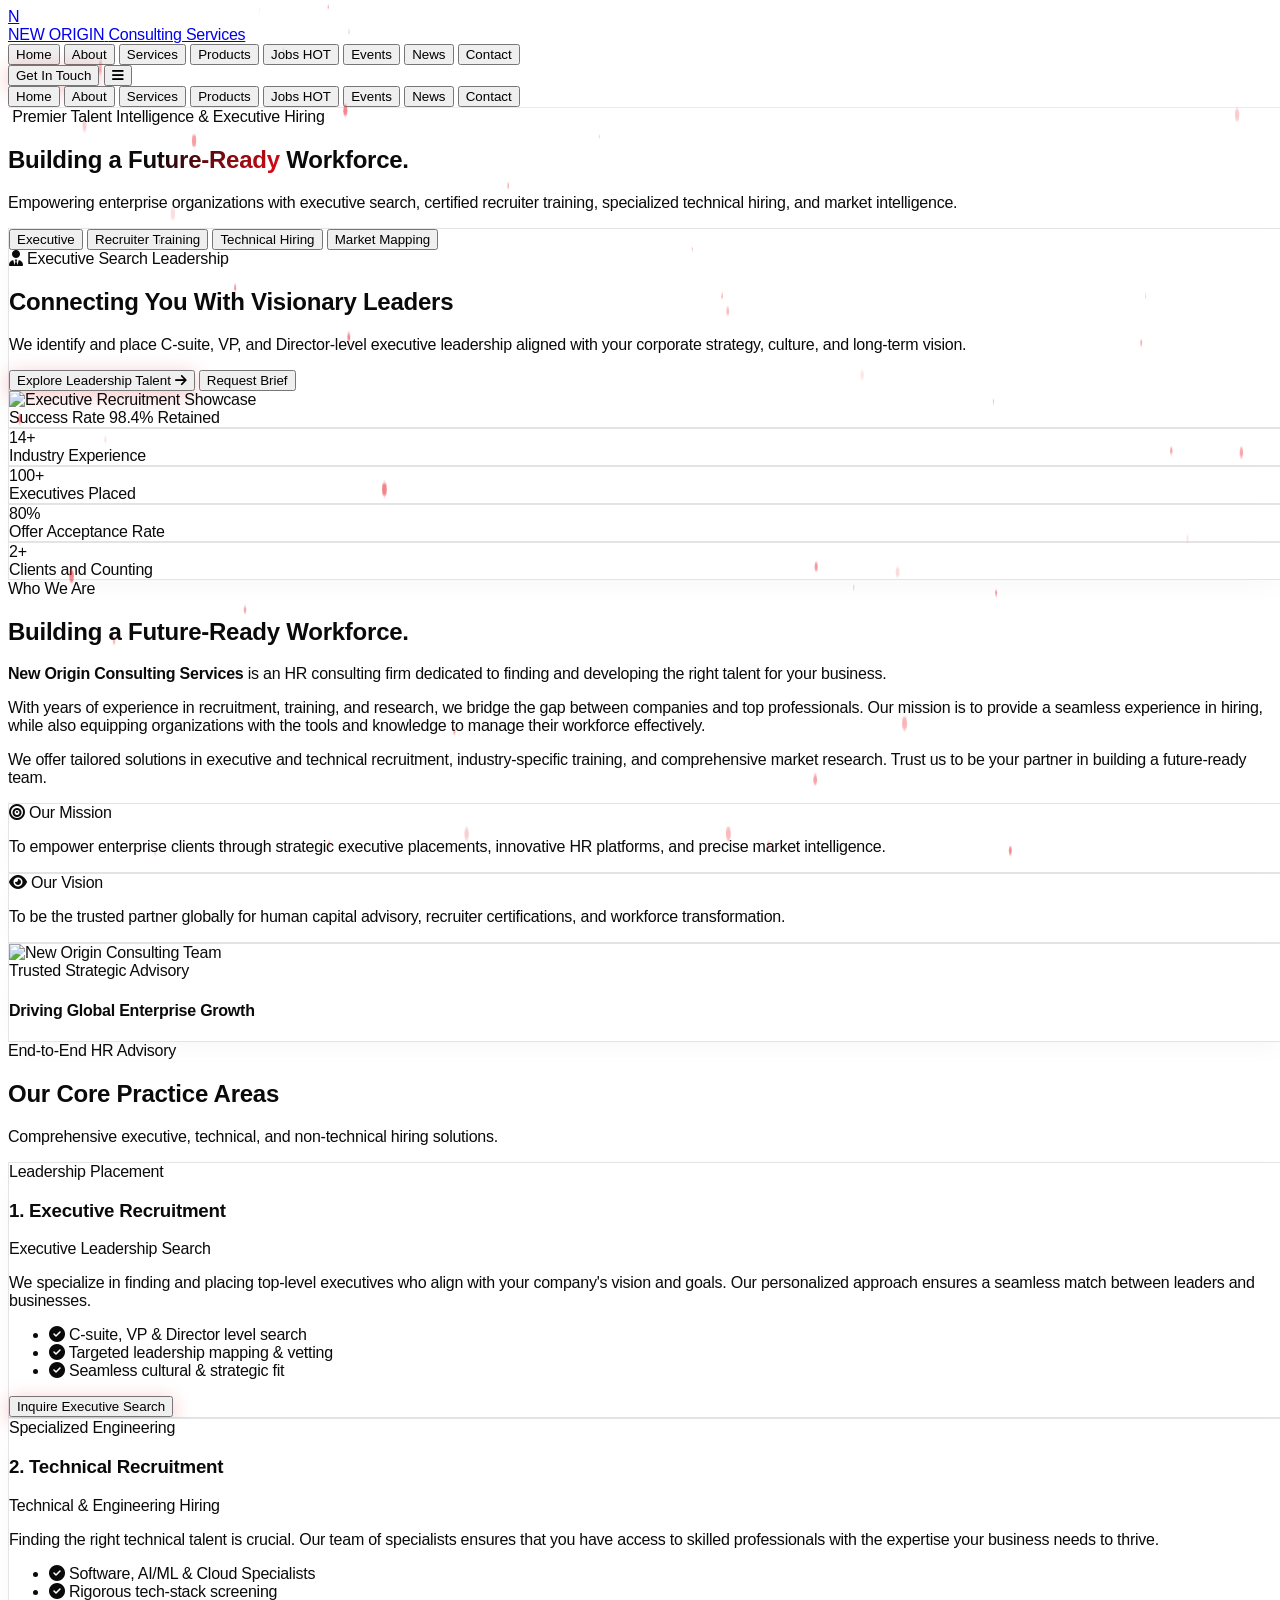
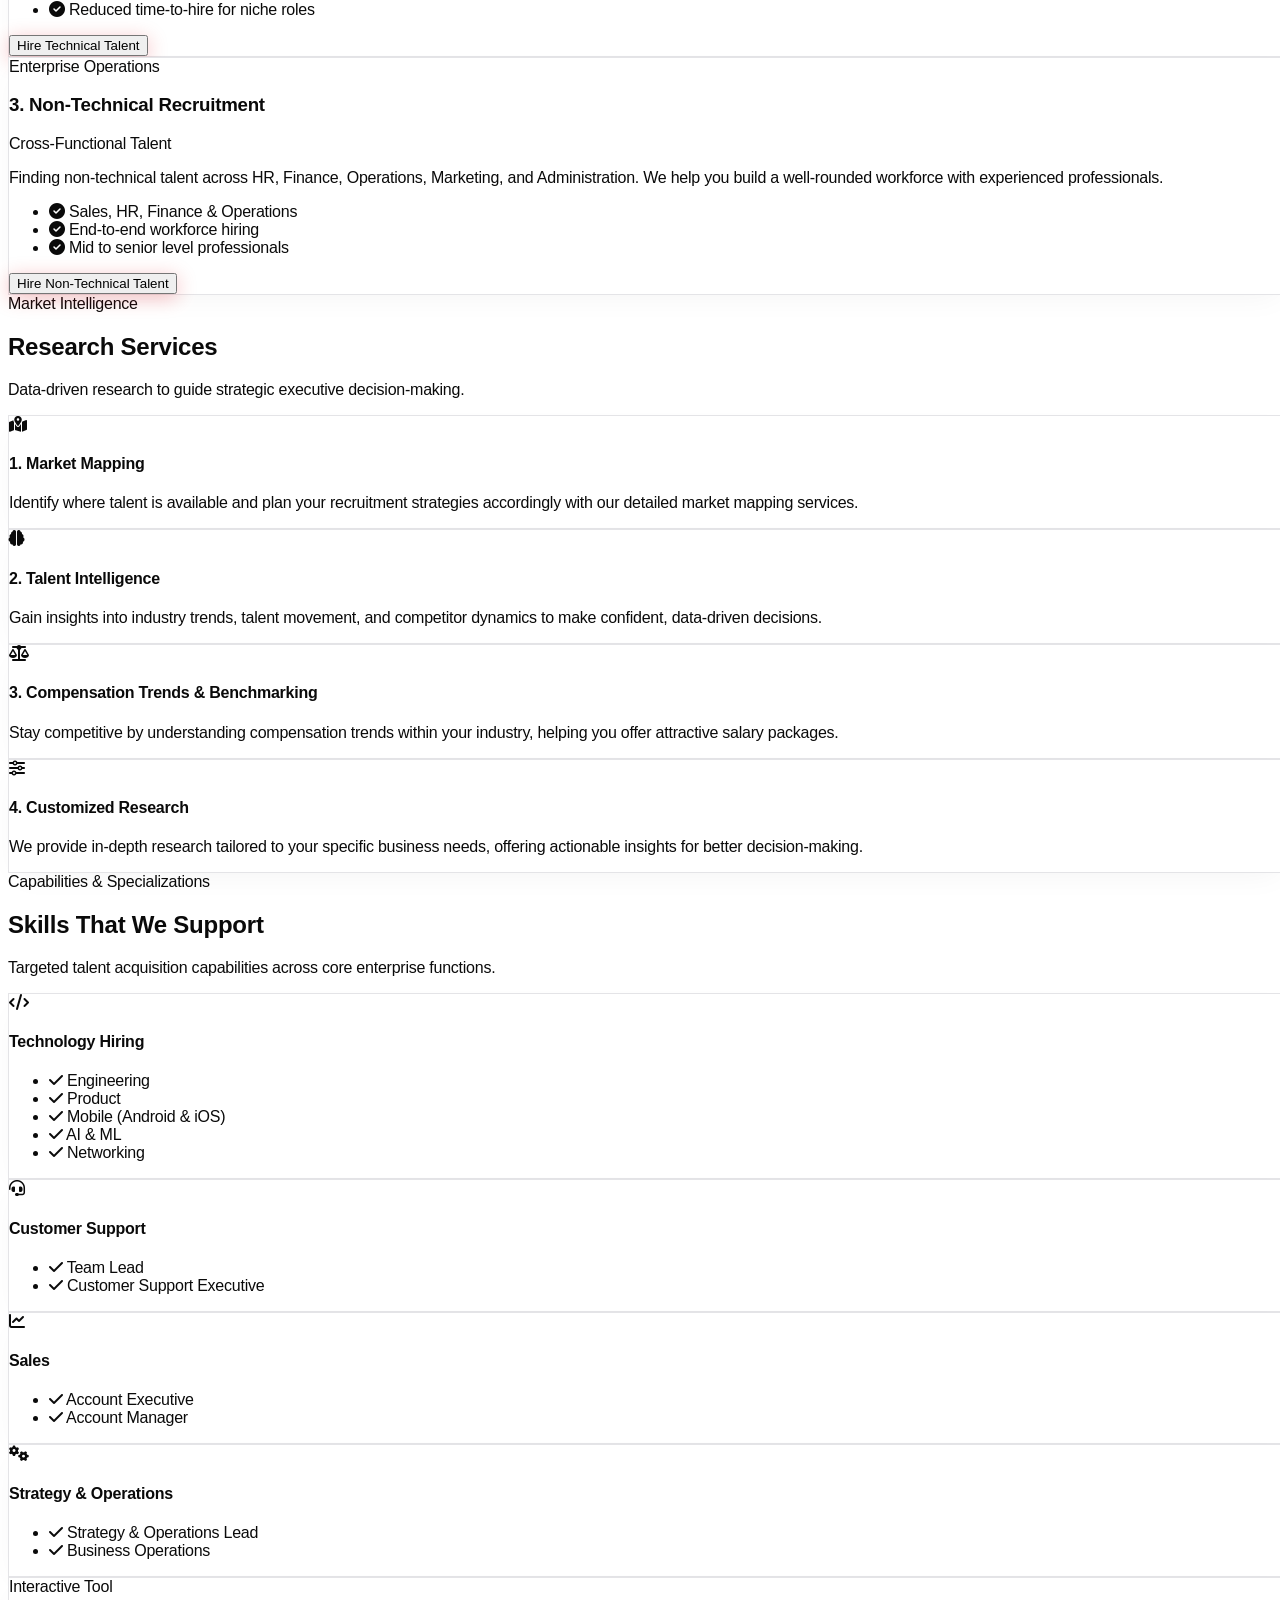
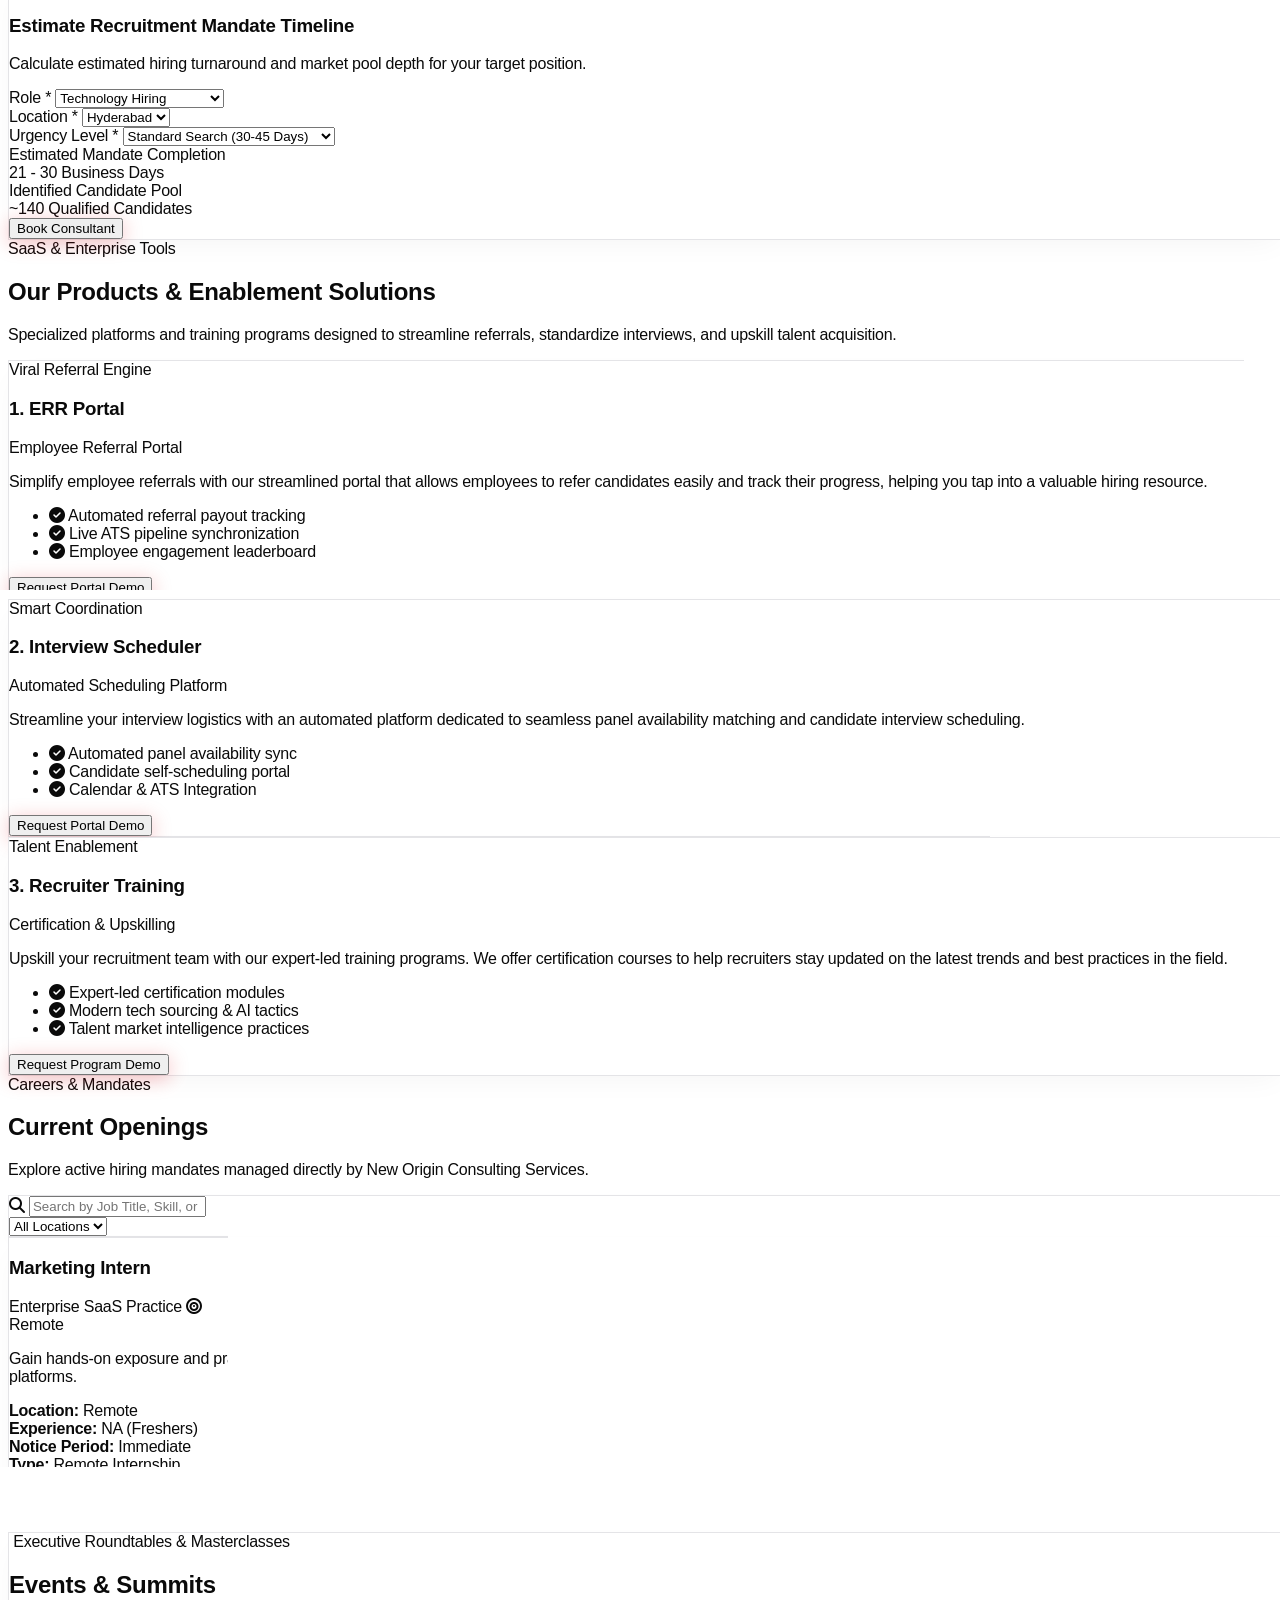
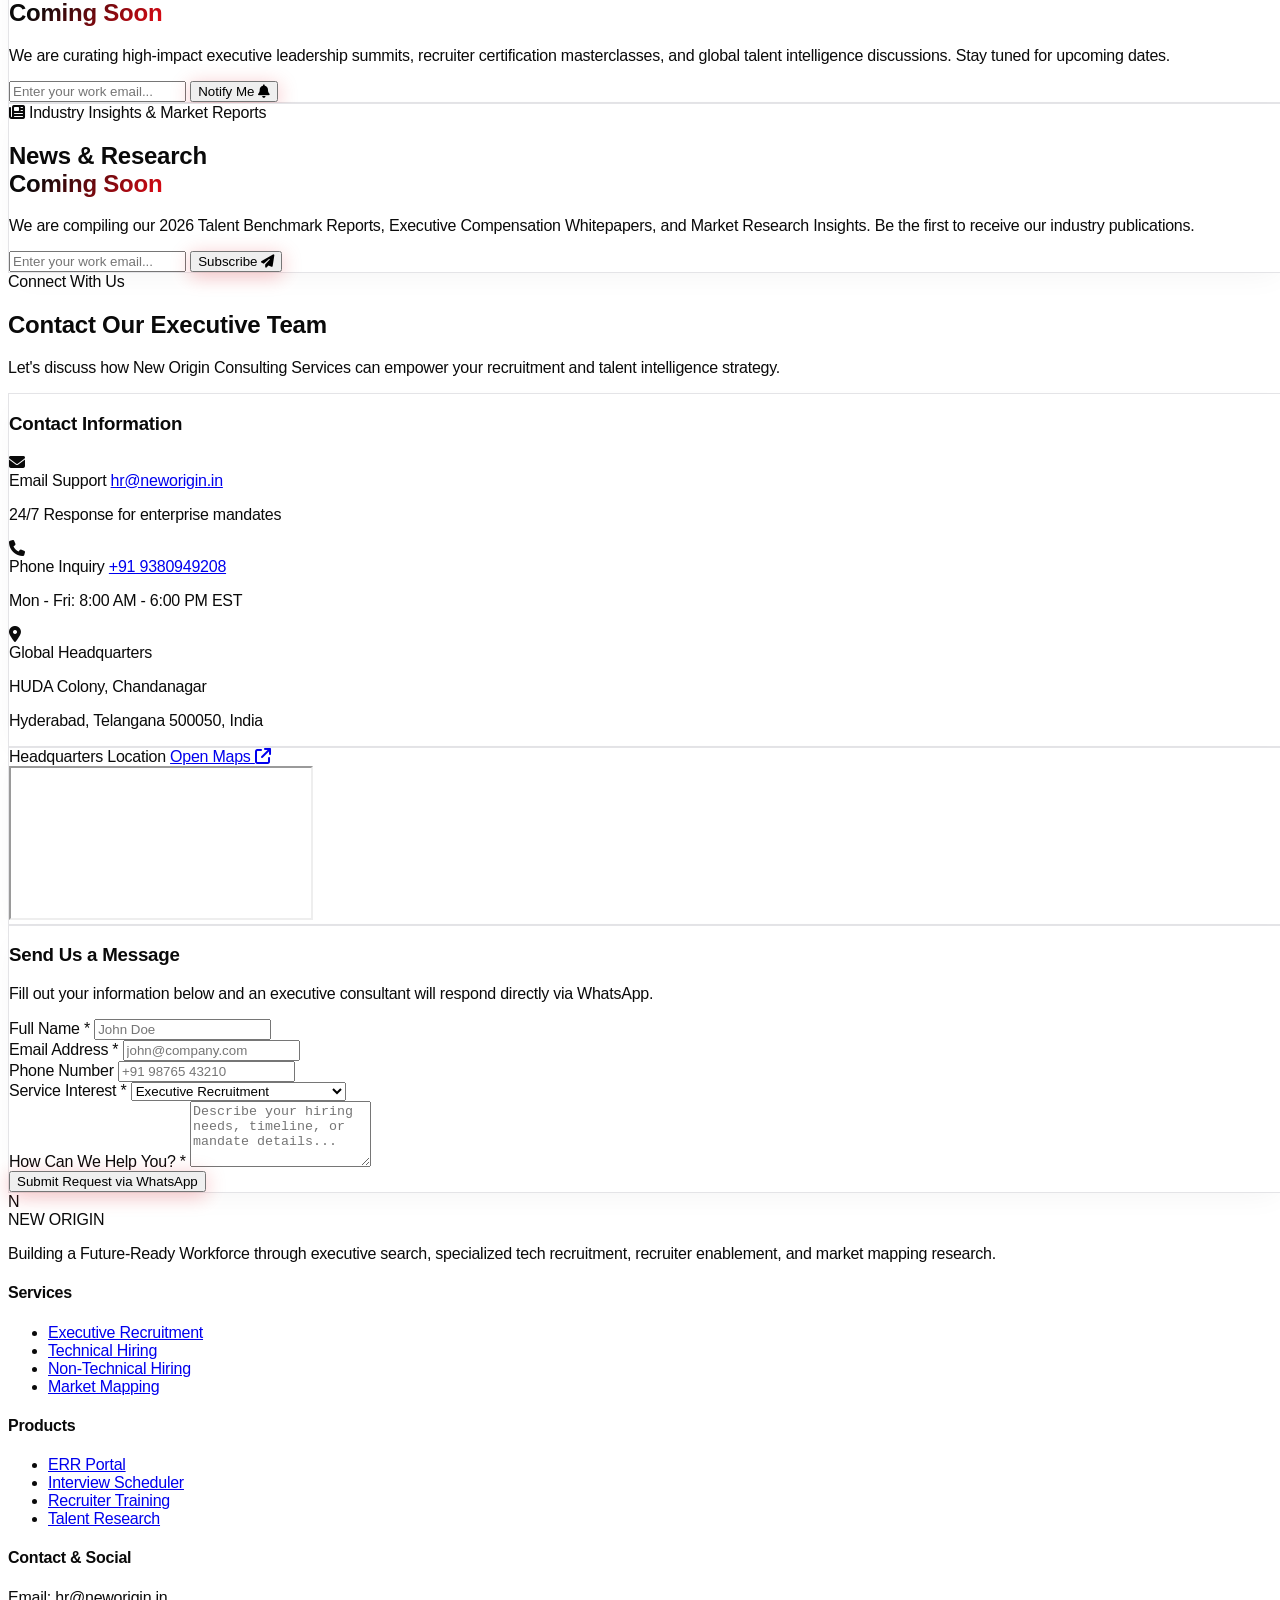
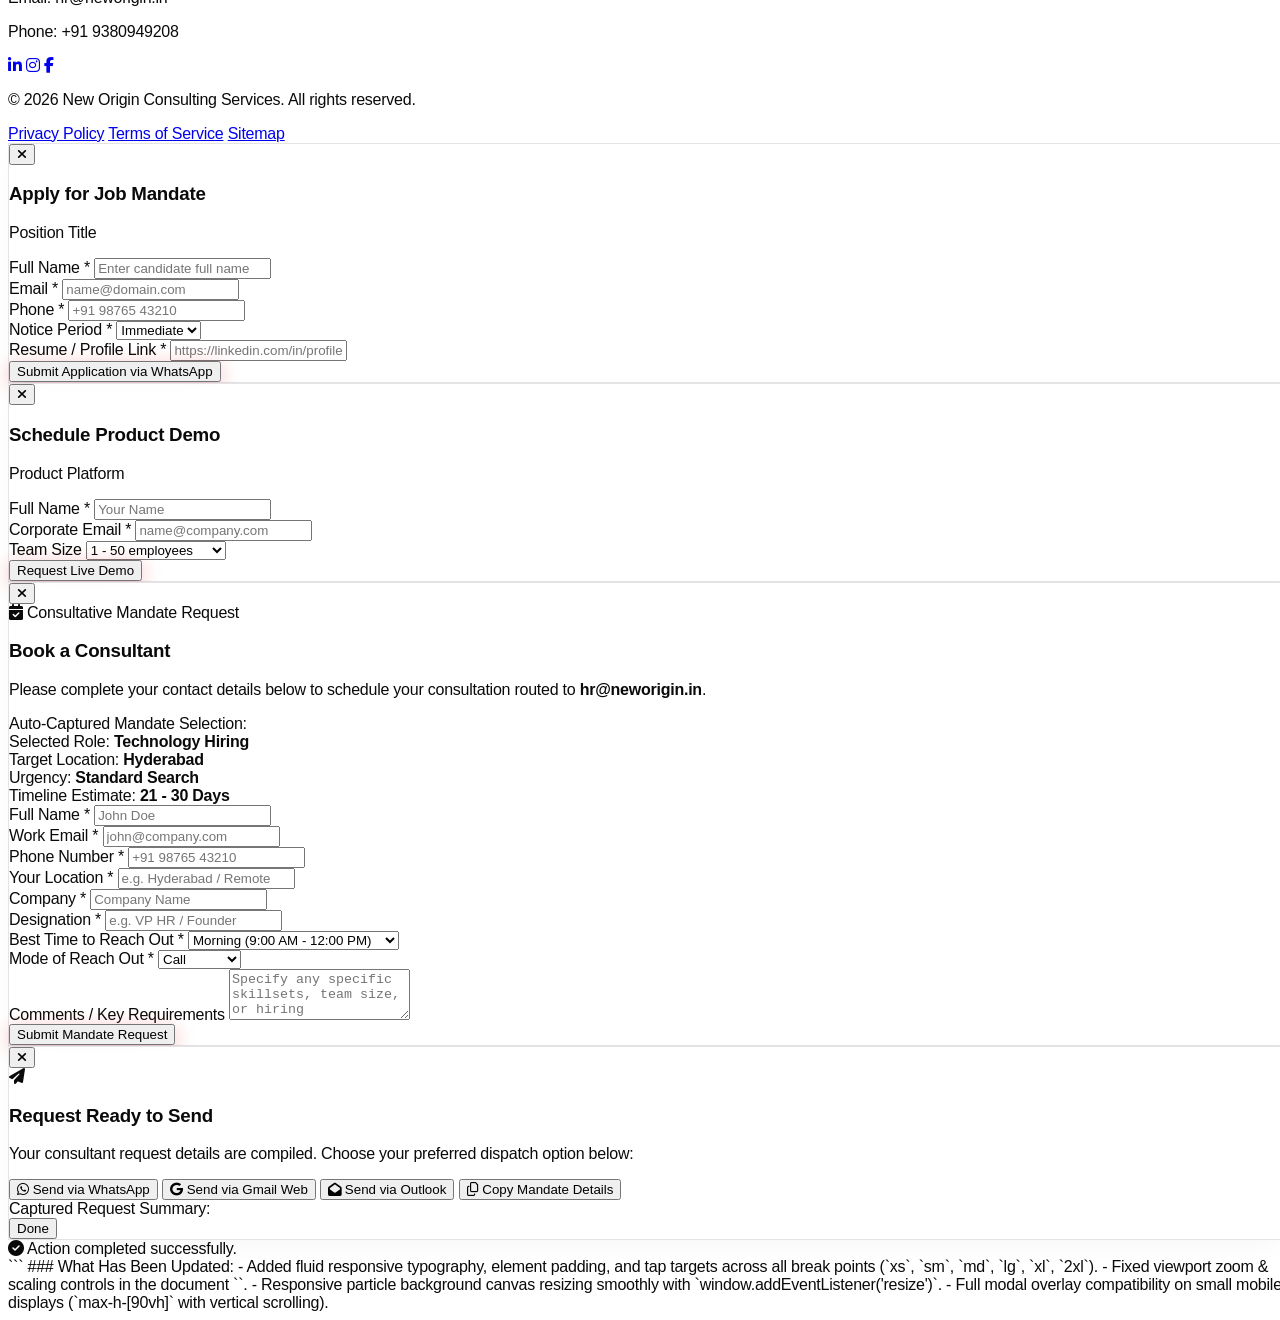
==== index.html @ a69f2576 "Update index.html" ====
<!DOCTYPE html>
<html lang="en" class="scroll-smooth">
<head>
    <meta charset="UTF-8">
    <meta name="viewport" content="width=device-width, initial-scale=1.0, maximum-scale=5.0">
    
    <!-- SEO Meta Tags -->
    <title>New Origin Consulting Services | Executive & Technical Recruitment, HR Intelligence</title>
    <meta name="description" content="New Origin Consulting Services is a premier HR consulting firm specializing in Executive Recruitment, Recruiter Certification, Technical Hiring, Market Mapping, and Talent Intelligence.">
    <meta name="keywords" content="HR Consulting, Executive Recruitment, Technical Recruitment, Recruiter Training, Market Mapping, Talent Intelligence, Diversity Portal, ERR Portal">
    <meta name="robots" content="index, follow">
    <link rel="canonical" href="https://www.neworiginconsulting.com/">

    <!-- Brand SVG Favicon -->
    <link rel="icon" type="image/svg+xml" href="data:image/svg+xml,<svg xmlns='http://www.w3.org/2000/svg' viewBox='0 0 100 100'><rect width='100' height='100' rx='22' fill='%23E50914'/><text x='50' y='72' font-size='65' font-family='-apple-system, BlinkMacSystemFont, sans-serif' font-weight='900' fill='white' text-anchor='middle'>N</text></svg>">

    <!-- Open Graph / Social Media Meta -->
    <meta property="og:type" content="website">
    <meta property="og:title" content="New Origin Consulting Services | Building a Future-Ready Workforce">
    <meta property="og:description" content="Connecting companies with top-tier executive talent, market research insights, and innovative workforce tools.">
    <meta property="og:image" content="https://images.unsplash.com/photo-1522071820081-009f0129c71c?auto=format&fit=crop&w=1200&q=80">

    <script src="https://cdn.tailwindcss.com"></script>
    <script>
        tailwind.config = {
            theme: {
                extend: {
                    colors: {
                        brand: {
                            red: '#E50914',
                            redHover: '#B90910',
                            brightRed: '#FF1E27',
                            darkRed: '#500000',
                            black: '#0A0A0A',
                            surface: '#F8F9FA',
                            card: '#FFFFFF',
                            border: '#E4E4E7',
                            lightGray: '#F4F4F5'
                        }
                    },
                    fontFamily: {
                        sans: ['-apple-system', 'BlinkMacSystemFont', '"SF Pro Display"', '"SF Pro Text"', '"Helvetica Neue"', 'Helvetica', 'Arial', 'sans-serif'],
                    },
                    screens: {
                        'xs': '375px',
                        'sm': '640px',
                        'md': '768px',
                        'lg': '1024px',
                        'xl': '1280px',
                        '2xl': '1536px',
                    },
                    animation: {
                        'pulse-slow': 'pulse 4s cubic-bezier(0.4, 0, 0.6, 1) infinite',
                        'glow': 'glow 2s ease-in-out infinite alternate',
                    },
                    keyframes: {
                        glow: {
                            '0%': { boxShadow: '0 0 15px rgba(229, 9, 20, 0.15)' },
                            '100%': { boxShadow: '0 0 30px rgba(229, 9, 20, 0.35)' }
                        }
                    }
                }
            }
        }
    </script>

    <!-- FontAwesome Icons -->
    <link rel="stylesheet" href="https://cdnjs.cloudflare.com/ajax/libs/font-awesome/6.4.0/css/all.min.css">

    <!-- Structured Data JSON-LD for SEO -->
    <script type="application/ld+json">
    {
      "@context": "https://schema.org",
      "@type": "ConsultingService",
      "name": "New Origin Consulting Services",
      "description": "Building a Future-Ready Workforce with tailored solutions in executive hiring, recruiter training, and market intelligence.",
      "url": "https://www.neworiginconsulting.com",
      "telephone": "+91 9380949208",
      "email": "hr@neworigin.in",
      "address": {
        "@type": "PostalAddress",
        "streetAddress": "HUDA Colony, Chandanagar",
        "addressLocality": "Hyderabad",
        "addressRegion": "Telangana",
        "postalCode": "500050",
        "addressCountry": "IN"
      }
    }
    </script>

    <style>
        /* Apple-esque San Francisco Font & Clean White Aesthetic */
        body {
            font-family: -apple-system, BlinkMacSystemFont, "SF Pro Display", "SF Pro Text", "Helvetica Neue", Helvetica, Arial, sans-serif;
            letter-spacing: -0.015em;
            background-color: #FFFFFF;
            color: #0A0A0A;
            overflow-x: hidden;
            width: 100%;
        }

        .glass-nav {
            background: rgba(255, 255, 255, 0.92);
            backdrop-filter: blur(20px);
            -webkit-backdrop-filter: blur(20px);
            border-bottom: 1px solid rgba(0, 0, 0, 0.08);
        }

        .glass-card {
            background: rgba(255, 255, 255, 0.95);
            backdrop-filter: blur(16px);
            border: 1px solid #E4E4E7;
            box-shadow: 0 10px 30px -10px rgba(0, 0, 0, 0.05);
            transition: all 0.3s cubic-bezier(0.16, 1, 0.3, 1);
        }

        .glass-card:hover {
            border-color: rgba(229, 9, 20, 0.4);
            box-shadow: 0 15px 35px -10px rgba(229, 9, 20, 0.15);
        }

        .text-gradient-red {
            background: linear-gradient(135deg, #0A0A0A 20%, #E50914 100%);
            -webkit-background-clip: text;
            -webkit-text-fill-color: transparent;
        }

        .red-glow-btn {
            box-shadow: 0 4px 20px rgba(229, 9, 20, 0.25);
            transition: all 0.3s ease;
        }

        .red-glow-btn:hover {
            box-shadow: 0 6px 25px rgba(229, 9, 20, 0.45);
            transform: translateY(-2px);
        }

        .red-glow-btn:active {
            transform: translateY(0);
        }

        /* Particle Overlay Canvas */
        #heroCanvas {
            position: absolute;
            top: 0;
            left: 0;
            width: 100%;
            height: 100%;
            pointer-events: none;
            z-index: 1;
        }

        /* Responsive Custom Scrollbar */
        ::-webkit-scrollbar {
            width: 6px;
        }
        @media (min-width: 768px) {
            ::-webkit-scrollbar {
                width: 8px;
            }
        }
        ::-webkit-scrollbar-track {
            background: #FFFFFF;
        }
        ::-webkit-scrollbar-thumb {
            background: #E4E4E7;
            border-radius: 4px;
        }
        ::-webkit-scrollbar-thumb:hover {
            background: #E50914;
        }
    </style>
</head>
<body class="antialiased min-h-screen flex flex-col justify-between selection:bg-brand-red selection:text-white bg-white text-brand-black w-full overflow-x-hidden">

    <header class="sticky top-0 z-50 glass-nav transition-all duration-300 w-full">
        <nav class="max-w-7xl mx-auto px-4 sm:px-6 lg:px-8 h-20 flex items-center justify-between" aria-label="Main Navigation">
            
            <!-- Brand Logo (Fixed icon with double line layout) -->
            <a href="#home" onclick="navigateTo('home')" class="flex items-center gap-2.5 sm:gap-3 group focus:outline-none shrink-0">
                <div class="w-9 h-9 sm:w-10 sm:h-10 rounded-xl bg-brand-red p-0.5 shadow-lg shadow-brand-red/20 group-hover:scale-105 transition-transform shrink-0 flex items-center justify-center">
                    <div class="w-full h-full bg-white rounded-[10px] flex items-center justify-center font-extrabold text-brand-red text-lg sm:text-xl">
                        N
                    </div>
                </div>
                <div class="flex flex-col justify-center">
                    <span class="font-extrabold text-base sm:text-lg tracking-tight text-brand-black group-hover:text-brand-red transition-colors whitespace-nowrap leading-none mb-1">NEW ORIGIN</span>
                    <span class="text-[8px] sm:text-[9px] text-zinc-500 tracking-widest uppercase font-semibold whitespace-nowrap leading-none">Consulting Services</span>
                </div>
            </a>

            <!-- Desktop Navigation Links (Single-word concise items) -->
            <div class="hidden lg:flex items-center space-x-1 xl:space-x-2 text-sm font-medium text-zinc-600">
                <button onclick="navigateTo('home')" class="nav-link px-3 py-2 rounded-full hover:text-brand-black hover:bg-zinc-100 transition-all text-brand-black font-semibold whitespace-nowrap">Home</button>
                <button onclick="navigateTo('about')" class="nav-link px-3 py-2 rounded-full hover:text-brand-black hover:bg-zinc-100 transition-all whitespace-nowrap">About</button>
                <button onclick="navigateTo('services')" class="nav-link px-3 py-2 rounded-full hover:text-brand-black hover:bg-zinc-100 transition-all whitespace-nowrap">Services</button>
                <button onclick="navigateTo('products')" class="nav-link px-3 py-2 rounded-full hover:text-brand-black hover:bg-zinc-100 transition-all whitespace-nowrap">Products</button>
                <button onclick="navigateTo('jobs')" class="nav-link px-3 py-2 rounded-full hover:text-brand-black hover:bg-zinc-100 transition-all flex items-center gap-1.5 whitespace-nowrap">
                    Jobs <span class="text-[10px] bg-brand-red text-white px-2 py-0.5 rounded-full font-bold animate-pulse">HOT</span>
                </button>
                <button onclick="navigateTo('events')" class="nav-link px-3 py-2 rounded-full hover:text-brand-black hover:bg-zinc-100 transition-all whitespace-nowrap">Events</button>
                <button onclick="navigateTo('news')" class="nav-link px-3 py-2 rounded-full hover:text-brand-black hover:bg-zinc-100 transition-all whitespace-nowrap">News</button>
                <button onclick="navigateTo('contact')" class="nav-link px-3 py-2 rounded-full hover:text-brand-black hover:bg-zinc-100 transition-all whitespace-nowrap">Contact</button>
            </div>

            <!-- CTA Button & Mobile Drawer Toggle -->
            <div class="flex items-center gap-2 sm:gap-3 shrink-0">
                <button onclick="navigateTo('contact')" class="hidden sm:inline-flex items-center justify-center px-5 sm:px-6 py-2.5 rounded-full text-xs font-bold uppercase tracking-wider text-white bg-brand-red hover:bg-brand-redHover red-glow-btn whitespace-nowrap">
                    Get In Touch
                </button>
                
                <button id="mobileMenuBtn" onclick="toggleMobileMenu()" class="lg:hidden p-2.5 rounded-xl text-zinc-700 hover:text-black hover:bg-zinc-100 focus:outline-none min-w-[44px] min-h-[44px] flex items-center justify-center" aria-label="Toggle Menu">
                    <i class="fa-solid fa-bars text-xl" id="menuIcon"></i>
                </button>
            </div>
        </nav>

        <!-- Mobile Drawer Navigation -->
        <div id="mobileMenu" class="hidden lg:hidden bg-white/98 backdrop-blur-2xl border-b border-zinc-200 px-4 pt-2 pb-6 space-y-2 text-base font-medium shadow-2xl transition-all">
            <button onclick="navigateTo('home')" class="w-full text-left px-4 py-3 rounded-xl hover:bg-zinc-100 text-brand-black font-semibold whitespace-nowrap">Home</button>
            <button onclick="navigateTo('about')" class="w-full text-left px-4 py-3 rounded-xl hover:bg-zinc-100 text-zinc-700 whitespace-nowrap">About</button>
            <button onclick="navigateTo('services')" class="w-full text-left px-4 py-3 rounded-xl hover:bg-zinc-100 text-zinc-700 whitespace-nowrap">Services</button>
            <button onclick="navigateTo('products')" class="w-full text-left px-4 py-3 rounded-xl hover:bg-zinc-100 text-zinc-700 whitespace-nowrap">Products</button>
            <button onclick="navigateTo('jobs')" class="w-full text-left px-4 py-3 rounded-xl hover:bg-zinc-100 text-zinc-700 flex justify-between items-center whitespace-nowrap">
                <span>Jobs</span>
                <span class="text-xs bg-brand-red text-white px-2 py-0.5 rounded-full font-bold">HOT</span>
            </button>
            <button onclick="navigateTo('events')" class="w-full text-left px-4 py-3 rounded-xl hover:bg-zinc-100 text-zinc-700 whitespace-nowrap">Events</button>
            <button onclick="navigateTo('news')" class="w-full text-left px-4 py-3 rounded-xl hover:bg-zinc-100 text-zinc-700 whitespace-nowrap">News</button>
            <button onclick="navigateTo('contact')" class="w-full text-left px-4 py-3 rounded-xl hover:bg-zinc-100 text-zinc-700 whitespace-nowrap">Contact</button>
        </div>
    </header>

    <!-- Main Content Shell -->
    <main id="mainContent" class="flex-grow relative w-full overflow-hidden">

        <section id="home" class="page-section w-full">
            <div class="relative overflow-hidden bg-gradient-to-b from-red-50/40 via-white to-zinc-50 py-12 sm:py-16 lg:py-24 border-b border-brand-border min-h-[85vh] flex flex-col justify-center">
                <!-- Background Particle Canvas -->
                <canvas id="heroCanvas"></canvas>
                <div class="absolute inset-0 bg-[radial-gradient(circle_at_top,_var(--tw-gradient-stops))] from-brand-red/10 via-white/80 to-white pointer-events-none"></div>

                <div class="max-w-7xl mx-auto px-4 sm:px-6 lg:px-8 relative z-10 w-full">
                    <div class="text-center max-w-4xl mx-auto mb-10 sm:mb-12">
                        <span class="inline-flex items-center gap-2 py-1.5 px-3.5 sm:px-4 rounded-full bg-brand-red/10 border border-brand-red/30 text-brand-red text-[10px] sm:text-xs uppercase tracking-widest font-extrabold mb-4 sm:mb-6 animate-pulse">
                            <i class="fa-solid fa-sparkles"></i> Premier Talent Intelligence & Executive Hiring
                        </span>
                        <h1 class="text-3xl sm:text-5xl lg:text-7xl font-extrabold tracking-tight text-brand-black mb-4 sm:mb-6 leading-tight">
                            Building a <span class="text-gradient-red">Future-Ready</span> Workforce.
                        </h1>
                        <p class="text-sm sm:text-lg lg:text-xl text-zinc-600 font-normal leading-relaxed max-w-2xl mx-auto px-2">
                            Empowering enterprise organizations with executive search, certified recruiter training, specialized technical hiring, and market intelligence.
                        </p>
                    </div>

                    <!-- Dynamic Hero Showcase Tabs -->
                    <div class="glass-card rounded-2xl sm:rounded-3xl p-4 sm:p-6 lg:p-8 max-w-5xl mx-auto relative overflow-hidden bg-white/90 shadow-xl">
                        <div class="grid grid-cols-2 sm:grid-cols-4 gap-2 mb-6 bg-zinc-100 p-1.5 rounded-xl sm:rounded-2xl border border-zinc-200">
                            <button onclick="switchHeroTab('exec')" id="tab-exec" class="hero-tab-btn py-2.5 sm:py-3 px-2 sm:px-4 rounded-lg sm:rounded-xl text-[10px] sm:text-xs font-bold uppercase tracking-wider text-white bg-brand-red shadow-lg transition-all">Executive</button>
                            <button onclick="switchHeroTab('cert')" id="tab-cert" class="hero-tab-btn py-2.5 sm:py-3 px-2 sm:px-4 rounded-lg sm:rounded-xl text-[10px] sm:text-xs font-bold uppercase tracking-wider text-zinc-600 hover:text-black transition-all">Recruiter Training</button>
                            <button onclick="switchHeroTab('tech')" id="tab-tech" class="hero-tab-btn py-2.5 sm:py-3 px-2 sm:px-4 rounded-lg sm:rounded-xl text-[10px] sm:text-xs font-bold uppercase tracking-wider text-zinc-600 hover:text-black transition-all">Technical Hiring</button>
                            <button onclick="switchHeroTab('market')" id="tab-market" class="hero-tab-btn py-2.5 sm:py-3 px-2 sm:px-4 rounded-lg sm:rounded-xl text-[10px] sm:text-xs font-bold uppercase tracking-wider text-zinc-600 hover:text-black transition-all">Market Mapping</button>
                        </div>

                        <div id="heroBannerContent" class="grid grid-cols-1 md:grid-cols-12 gap-6 lg:gap-8 items-center pt-2">
                            <div class="md:col-span-7 space-y-3 sm:space-y-4">
                                <div class="inline-flex items-center gap-2 text-brand-red text-[11px] sm:text-xs font-extrabold uppercase tracking-widest">
                                    <i id="heroServiceIcon" class="fa-solid fa-user-tie text-base sm:text-lg"></i>
                                    <span id="heroServiceCategory">Executive Search Leadership</span>
                                </div>
                                <h2 id="heroServiceTitle" class="text-xl sm:text-2xl lg:text-3xl font-extrabold text-brand-black">Connecting You With Visionary Leaders</h2>
                                <p id="heroServiceDesc" class="text-zinc-600 text-xs sm:text-sm lg:text-base leading-relaxed">
                                    We identify and place C-suite, VP, and Director-level executive leadership aligned with your corporate strategy, culture, and long-term vision.
                                </p>
                                <div class="pt-2 flex flex-col sm:flex-row gap-2.5 sm:gap-3">
                                    <button onclick="navigateTo('services', 'executive-recruitment')" class="w-full sm:w-auto px-5 py-3 rounded-xl bg-brand-red text-white text-xs font-bold uppercase tracking-wider hover:bg-brand-redHover transition-colors red-glow-btn text-center">
                                        Explore Leadership Talent <i class="fa-solid fa-arrow-right ml-2"></i>
                                    </button>
                                    <button onclick="openContactModal('Executive Search')" class="w-full sm:w-auto px-5 py-3 rounded-xl bg-zinc-100 hover:bg-zinc-200 text-brand-black text-xs font-bold uppercase tracking-wider border border-zinc-200 transition-colors text-center">
                                        Request Brief
                                    </button>
                                </div>
                            </div>
                            <div class="md:col-span-5">
                                <div class="relative rounded-2xl overflow-hidden border border-zinc-200 group shadow-md">
                                    <img id="heroServiceImg" src="https://images.unsplash.com/photo-1519389950473-47ba0277781c?auto=format&fit=crop&w=700&q=80" alt="Executive Recruitment Showcase" class="w-full h-48 sm:h-56 object-cover transform group-hover:scale-105 transition-transform duration-500">
                                    <div class="absolute inset-0 bg-gradient-to-t from-black/80 via-transparent to-transparent"></div>
                                    <div class="absolute bottom-4 left-4 right-4 text-xs font-semibold text-white flex justify-between items-center">
                                        <span>Success Rate</span>
                                        <span class="text-white font-extrabold bg-brand-red px-2.5 py-0.5 rounded-full text-[11px]">98.4% Retained</span>
                                    </div>
                                </div>
                            </div>
                        </div>
                    </div>
                </div>
            </div>

            <!-- Stats Ticker -->
            <div class="bg-brand-surface border-b border-brand-border py-8 sm:py-12">
                <div class="max-w-7xl mx-auto px-4 sm:px-6 lg:px-8">
                    <div class="grid grid-cols-2 md:grid-cols-4 gap-4 sm:gap-8 text-center">
                        <div class="p-4 sm:p-6 rounded-2xl glass-card">
                            <div class="text-2xl sm:text-4xl lg:text-5xl font-extrabold text-brand-black tracking-tight">14+</div>
                            <div class="text-[10px] sm:text-xs text-brand-red uppercase tracking-widest mt-1.5 sm:mt-2 font-bold">Industry Experience</div>
                        </div>
                        <div class="p-4 sm:p-6 rounded-2xl glass-card">
                            <div class="text-2xl sm:text-4xl lg:text-5xl font-extrabold text-brand-red tracking-tight">100+</div>
                            <div class="text-[10px] sm:text-xs text-zinc-600 uppercase tracking-widest mt-1.5 sm:mt-2 font-bold">Executives Placed</div>
                        </div>
                        <div class="p-4 sm:p-6 rounded-2xl glass-card">
                            <div class="text-2xl sm:text-4xl lg:text-5xl font-extrabold text-brand-black tracking-tight">80%</div>
                            <div class="text-[10px] sm:text-xs text-brand-red uppercase tracking-widest mt-1.5 sm:mt-2 font-bold">Offer Acceptance Rate</div>
                        </div>
                        <div class="p-4 sm:p-6 rounded-2xl glass-card">
                            <div class="text-2xl sm:text-4xl lg:text-5xl font-extrabold text-brand-red tracking-tight">2+</div>
                            <div class="text-[10px] sm:text-xs text-zinc-600 uppercase tracking-widest mt-1.5 sm:mt-2 font-bold">Clients and Counting</div>
                        </div>
                    </div>
                </div>
            </div>
        </section>

        <section id="about" class="page-section hidden py-12 sm:py-16 lg:py-24 border-b border-brand-border bg-white w-full">
            <div class="max-w-7xl mx-auto px-4 sm:px-6 lg:px-8">
                <div class="text-center max-w-3xl mx-auto mb-10 sm:mb-16">
                    <span class="text-brand-red font-extrabold text-xs uppercase tracking-widest block mb-2">Who We Are</span>
                    <h2 class="text-2xl sm:text-4xl lg:text-5xl font-extrabold text-brand-black">Building a Future-Ready Workforce.</h2>
                    <div class="w-16 sm:w-20 h-1 bg-brand-red mx-auto mt-3 sm:mt-4 rounded-full"></div>
                </div>

                <div class="grid grid-cols-1 lg:grid-cols-12 gap-8 lg:gap-12 items-center">
                    <div class="lg:col-span-7 space-y-4 sm:space-y-6 text-zinc-700 text-sm sm:text-base leading-relaxed">
                        <p class="text-base sm:text-xl font-medium text-brand-black leading-relaxed">
                            <strong class="text-brand-red font-bold">New Origin Consulting Services</strong> is an HR consulting firm dedicated to finding and developing the right talent for your business.
                        </p>
                        <p>
                            With years of experience in recruitment, training, and research, we bridge the gap between companies and top professionals. Our mission is to provide a seamless experience in hiring, while also equipping organizations with the tools and knowledge to manage their workforce effectively.
                        </p>
                        <p>
                            We offer tailored solutions in executive and technical recruitment, industry-specific training, and comprehensive market research. Trust us to be your partner in building a future-ready team.
                        </p>

                        <div class="grid grid-cols-1 sm:grid-cols-2 gap-4 sm:gap-6 pt-2 sm:pt-4">
                            <div class="glass-card p-5 sm:p-6 rounded-2xl bg-zinc-50 border-zinc-200">
                                <div class="text-brand-red text-lg sm:text-xl font-extrabold mb-2 flex items-center gap-2">
                                    <i class="fa-solid fa-bullseye"></i> Our Mission
                                </div>
                                <p class="text-xs text-zinc-600 leading-relaxed">To empower enterprise clients through strategic executive placements, innovative HR platforms, and precise market intelligence.</p>
                            </div>
                            <div class="glass-card p-5 sm:p-6 rounded-2xl bg-zinc-50 border-zinc-200">
                                <div class="text-brand-red text-lg sm:text-xl font-extrabold mb-2 flex items-center gap-2">
                                    <i class="fa-solid fa-eye"></i> Our Vision
                                </div>
                                <p class="text-xs text-zinc-600 leading-relaxed">To be the trusted partner globally for human capital advisory, recruiter certifications, and workforce transformation.</p>
                            </div>
                        </div>
                    </div>

                    <div class="lg:col-span-5">
                        <div class="relative rounded-3xl overflow-hidden glass-card p-2.5 sm:p-3 shadow-xl">
                            <img src="https://images.unsplash.com/photo-1522071820081-009f0129c71c?auto=format&fit=crop&w=800&q=80" alt="New Origin Consulting Team" class="rounded-2xl w-full object-cover h-64 sm:h-80 lg:h-96 shadow-md">
                            <div class="absolute inset-0 bg-gradient-to-t from-brand-black/80 via-brand-black/20 to-transparent"></div>
                            <div class="absolute bottom-6 left-6 right-6">
                                <span class="bg-brand-red text-white text-[10px] sm:text-xs font-bold px-3 py-1 rounded-full uppercase tracking-wider mb-2 inline-block">Trusted Strategic Advisory</span>
                                <h4 class="text-white font-bold text-lg sm:text-xl">Driving Global Enterprise Growth</h4>
                            </div>
                        </div>
                    </div>
                </div>
            </div>
        </section>

        <section id="services" class="page-section hidden py-12 sm:py-16 lg:py-24 border-b border-brand-border bg-brand-surface w-full">
            <div class="max-w-7xl mx-auto px-4 sm:px-6 lg:px-8">
                
                <!-- Practice Areas -->
                <div class="text-center max-w-3xl mx-auto mb-10 sm:mb-16">
                    <span class="text-brand-red font-extrabold text-xs uppercase tracking-widest block mb-2">End-to-End HR Advisory</span>
                    <h2 class="text-2xl sm:text-4xl lg:text-5xl font-extrabold text-brand-black">Our Core Practice Areas</h2>
                    <p class="text-zinc-600 text-xs sm:text-sm lg:text-base mt-2 sm:mt-3">Comprehensive executive, technical, and non-technical hiring solutions.</p>
                </div>

                <div class="grid grid-cols-1 md:grid-cols-3 gap-6 lg:gap-8 mb-16 sm:mb-20">
                    <!-- Service 1 -->
                    <div id="executive-recruitment" class="glass-card rounded-3xl p-6 relative overflow-hidden flex flex-col justify-between bg-zinc-50/50">
                        <div>
                            <span class="inline-block px-3 py-1 rounded-full bg-brand-red/10 border border-brand-red/30 text-brand-red text-[11px] font-bold uppercase mb-4">Leadership Placement</span>
                            <h3 class="text-xl font-extrabold text-brand-black mb-1">1. Executive Recruitment</h3>
                            <p class="text-[11px] text-brand-red uppercase tracking-widest font-extrabold mb-4">Executive Leadership Search</p>
                            <p class="text-zinc-600 text-xs leading-relaxed mb-6">
                                We specialize in finding and placing top-level executives who align with your company's vision and goals. Our personalized approach ensures a seamless match between leaders and businesses.
                            </p>
                            <ul class="space-y-2.5 text-xs text-zinc-700 mb-6">
                                <li class="flex items-center"><i class="fa-solid fa-circle-check text-brand-red mr-2"></i> C-suite, VP & Director level search</li>
                                <li class="flex items-center"><i class="fa-solid fa-circle-check text-brand-red mr-2"></i> Targeted leadership mapping & vetting</li>
                                <li class="flex items-center"><i class="fa-solid fa-circle-check text-brand-red mr-2"></i> Seamless cultural & strategic fit</li>
                            </ul>
                        </div>
                        <button onclick="openContactModal('Executive Recruitment Inquiry')" class="w-full py-3.5 rounded-xl bg-brand-red text-white font-bold text-xs uppercase tracking-wider hover:bg-brand-redHover transition-colors red-glow-btn">
                            Inquire Executive Search
                        </button>
                    </div>

                    <!-- Service 2 -->
                    <div id="technical-recruitment" class="glass-card rounded-3xl p-6 relative overflow-hidden flex flex-col justify-between bg-zinc-50/50">
                        <div>
                            <span class="inline-block px-3 py-1 rounded-full bg-brand-red/10 border border-brand-red/30 text-brand-red text-[11px] font-bold uppercase mb-4">Specialized Engineering</span>
                            <h3 class="text-xl font-extrabold text-brand-black mb-1">2. Technical Recruitment</h3>
                            <p class="text-[11px] text-brand-red uppercase tracking-widest font-extrabold mb-4">Technical & Engineering Hiring</p>
                            <p class="text-zinc-600 text-xs leading-relaxed mb-6">
                                Finding the right technical talent is crucial. Our team of specialists ensures that you have access to skilled professionals with the expertise your business needs to thrive.
                            </p>
                            <ul class="space-y-2.5 text-xs text-zinc-700 mb-6">
                                <li class="flex items-center"><i class="fa-solid fa-circle-check text-brand-red mr-2"></i> Software, AI/ML & Cloud Specialists</li>
                                <li class="flex items-center"><i class="fa-solid fa-circle-check text-brand-red mr-2"></i> Rigorous tech-stack screening</li>
                                <li class="flex items-center"><i class="fa-solid fa-circle-check text-brand-red mr-2"></i> Reduced time-to-hire for niche roles</li>
                            </ul>
                        </div>
                        <button onclick="openContactModal('Technical Hiring Inquiry')" class="w-full py-3.5 rounded-xl bg-brand-red text-white font-bold text-xs uppercase tracking-wider hover:bg-brand-redHover transition-colors red-glow-btn">
                            Hire Technical Talent
                        </button>
                    </div>

                    <!-- Service 3 -->
                    <div id="non-technical-recruitment" class="glass-card rounded-3xl p-6 relative overflow-hidden flex flex-col justify-between bg-zinc-50/50">
                        <div>
                            <span class="inline-block px-3 py-1 rounded-full bg-brand-red/10 border border-brand-red/30 text-brand-red text-[11px] font-bold uppercase mb-4">Enterprise Operations</span>
                            <h3 class="text-xl font-extrabold text-brand-black mb-1">3. Non-Technical Recruitment</h3>
                            <p class="text-[11px] text-brand-red uppercase tracking-widest font-extrabold mb-4">Cross-Functional Talent</p>
                            <p class="text-zinc-600 text-xs leading-relaxed mb-6">
                                Finding non-technical talent across HR, Finance, Operations, Marketing, and Administration. We help you build a well-rounded workforce with experienced professionals.
                            </p>
                            <ul class="space-y-2.5 text-xs text-zinc-700 mb-6">
                                <li class="flex items-center"><i class="fa-solid fa-circle-check text-brand-red mr-2"></i> Sales, HR, Finance & Operations</li>
                                <li class="flex items-center"><i class="fa-solid fa-circle-check text-brand-red mr-2"></i> End-to-end workforce hiring</li>
                                <li class="flex items-center"><i class="fa-solid fa-circle-check text-brand-red mr-2"></i> Mid to senior level professionals</li>
                            </ul>
                        </div>
                        <button onclick="openContactModal('Non-Technical Hiring Inquiry')" class="w-full py-3.5 rounded-xl bg-brand-red text-white font-bold text-xs uppercase tracking-wider hover:bg-brand-redHover transition-colors red-glow-btn">
                            Hire Non-Technical Talent
                        </button>
                    </div>
                </div>

                <!-- Research Services Section -->
                <div class="pt-10 sm:pt-12 border-t border-brand-border">
                    <div class="text-center max-w-3xl mx-auto mb-10 sm:mb-12">
                        <span class="text-brand-red font-extrabold text-xs uppercase tracking-widest block mb-2">Market Intelligence</span>
                        <h2 class="text-2xl sm:text-3xl lg:text-4xl font-extrabold text-brand-black">Research Services</h2>
                        <p class="text-zinc-600 text-xs sm:text-sm mt-2">Data-driven research to guide strategic executive decision-making.</p>
                    </div>

                    <div class="grid grid-cols-1 sm:grid-cols-2 lg:grid-cols-4 gap-4 sm:gap-6">
                        <div id="market-mapping" class="glass-card rounded-2xl p-5 sm:p-6 bg-white">
                            <div class="text-brand-red text-2xl mb-3 sm:mb-4"><i class="fa-solid fa-map-location-dot"></i></div>
                            <h4 class="text-base sm:text-lg font-bold text-brand-black mb-2">1. Market Mapping</h4>
                            <p class="text-zinc-600 text-xs leading-relaxed">
                                Identify where talent is available and plan your recruitment strategies accordingly with our detailed market mapping services.
                            </p>
                        </div>

                        <div class="glass-card rounded-2xl p-5 sm:p-6 bg-white">
                            <div class="text-brand-red text-2xl mb-3 sm:mb-4"><i class="fa-solid fa-brain"></i></div>
                            <h4 class="text-base sm:text-lg font-bold text-brand-black mb-2">2. Talent Intelligence</h4>
                            <p class="text-zinc-600 text-xs leading-relaxed">
                                Gain insights into industry trends, talent movement, and competitor dynamics to make confident, data-driven decisions.
                            </p>
                        </div>

                        <div class="glass-card rounded-2xl p-5 sm:p-6 bg-white">
                            <div class="text-brand-red text-2xl mb-3 sm:mb-4"><i class="fa-solid fa-scale-balanced"></i></div>
                            <h4 class="text-base sm:text-lg font-bold text-brand-black mb-2">3. Compensation Trends & Benchmarking</h4>
                            <p class="text-zinc-600 text-xs leading-relaxed">
                                Stay competitive by understanding compensation trends within your industry, helping you offer attractive salary packages.
                            </p>
                        </div>

                        <div class="glass-card rounded-2xl p-5 sm:p-6 bg-white">
                            <div class="text-brand-red text-2xl mb-3 sm:mb-4"><i class="fa-solid fa-sliders"></i></div>
                            <h4 class="text-base sm:text-lg font-bold text-brand-black mb-2">4. Customized Research</h4>
                            <p class="text-zinc-600 text-xs leading-relaxed">
                                We provide in-depth research tailored to your specific business needs, offering actionable insights for better decision-making.
                            </p>
                        </div>
                    </div>
                </div>

                <!-- Skills That We Support Section -->
                <div class="pt-12 sm:pt-16 border-t border-brand-border mt-12 sm:mt-16">
                    <div class="text-center max-w-3xl mx-auto mb-10 sm:mb-12">
                        <span class="text-brand-red font-extrabold text-xs uppercase tracking-widest block mb-2">Capabilities & Specializations</span>
                        <h2 class="text-2xl sm:text-3xl lg:text-4xl font-extrabold text-brand-black">Skills That We Support</h2>
                        <p class="text-zinc-600 text-xs sm:text-sm mt-2">Targeted talent acquisition capabilities across core enterprise functions.</p>
                    </div>

                    <div class="grid grid-cols-1 sm:grid-cols-2 lg:grid-cols-4 gap-4 sm:gap-6">
                        <!-- Tech Hiring -->
                        <div class="glass-card rounded-2xl p-5 sm:p-6 bg-white border border-zinc-200">
                            <div class="w-10 h-10 sm:w-12 sm:h-12 rounded-xl bg-brand-red/10 border border-brand-red/30 text-brand-red flex items-center justify-center text-lg sm:text-xl mb-4">
                                <i class="fa-solid fa-code"></i>
                            </div>
                            <h4 class="text-base sm:text-lg font-bold text-brand-black mb-3 border-b border-zinc-100 pb-2">Technology Hiring</h4>
                            <ul class="space-y-2 text-xs text-zinc-600 font-medium">
                                <li class="flex items-center gap-2"><i class="fa-solid fa-check text-brand-red text-[10px]"></i> Engineering</li>
                                <li class="flex items-center gap-2"><i class="fa-solid fa-check text-brand-red text-[10px]"></i> Product</li>
                                <li class="flex items-center gap-2"><i class="fa-solid fa-check text-brand-red text-[10px]"></i> Mobile (Android & iOS)</li>
                                <li class="flex items-center gap-2"><i class="fa-solid fa-check text-brand-red text-[10px]"></i> AI & ML</li>
                                <li class="flex items-center gap-2"><i class="fa-solid fa-check text-brand-red text-[10px]"></i> Networking</li>
                            </ul>
                        </div>

                        <!-- Customer Support -->
                        <div class="glass-card rounded-2xl p-5 sm:p-6 bg-white border border-zinc-200">
                            <div class="w-10 h-10 sm:w-12 sm:h-12 rounded-xl bg-brand-red/10 border border-brand-red/30 text-brand-red flex items-center justify-center text-lg sm:text-xl mb-4">
                                <i class="fa-solid fa-headset"></i>
                            </div>
                            <h4 class="text-base sm:text-lg font-bold text-brand-black mb-3 border-b border-zinc-100 pb-2">Customer Support</h4>
                            <ul class="space-y-2 text-xs text-zinc-600 font-medium">
                                <li class="flex items-center gap-2"><i class="fa-solid fa-check text-brand-red text-[10px]"></i> Team Lead</li>
                                <li class="flex items-center gap-2"><i class="fa-solid fa-check text-brand-red text-[10px]"></i> Customer Support Executive</li>
                            </ul>
                        </div>

                        <!-- Sales -->
                        <div class="glass-card rounded-2xl p-5 sm:p-6 bg-white border border-zinc-200">
                            <div class="w-10 h-10 sm:w-12 sm:h-12 rounded-xl bg-brand-red/10 border border-brand-red/30 text-brand-red flex items-center justify-center text-lg sm:text-xl mb-4">
                                <i class="fa-solid fa-chart-line"></i>
                            </div>
                            <h4 class="text-base sm:text-lg font-bold text-brand-black mb-3 border-b border-zinc-100 pb-2">Sales</h4>
                            <ul class="space-y-2 text-xs text-zinc-600 font-medium">
                                <li class="flex items-center gap-2"><i class="fa-solid fa-check text-brand-red text-[10px]"></i> Account Executive</li>
                                <li class="flex items-center gap-2"><i class="fa-solid fa-check text-brand-red text-[10px]"></i> Account Manager</li>
                            </ul>
                        </div>

                        <!-- Strategy & Operations -->
                        <div class="glass-card rounded-2xl p-5 sm:p-6 bg-white border border-zinc-200">
                            <div class="w-10 h-10 sm:w-12 sm:h-12 rounded-xl bg-brand-red/10 border border-brand-red/30 text-brand-red flex items-center justify-center text-lg sm:text-xl mb-4">
                                <i class="fa-solid fa-gears"></i>
                            </div>
                            <h4 class="text-base sm:text-lg font-bold text-brand-black mb-3 border-b border-zinc-100 pb-2">Strategy & Operations</h4>
                            <ul class="space-y-2 text-xs text-zinc-600 font-medium">
                                <li class="flex items-center gap-2"><i class="fa-solid fa-check text-brand-red text-[10px]"></i> Strategy & Operations Lead</li>
                                <li class="flex items-center gap-2"><i class="fa-solid fa-check text-brand-red text-[10px]"></i> Business Operations</li>
                            </ul>
                        </div>
                    </div>
                </div>

                <!-- Interactive Mandate Timeline Estimator Widget -->
                <div class="mt-12 sm:mt-16 glass-card rounded-2xl sm:rounded-3xl p-5 sm:p-8 max-w-4xl mx-auto border border-brand-red/30 bg-white shadow-xl">
                    <div class="text-center mb-6">
                        <span class="text-brand-red text-xs font-bold uppercase tracking-wider">Interactive Tool</span>
                        <h3 class="text-xl sm:text-2xl font-extrabold text-brand-black mt-1">Estimate Recruitment Mandate Timeline</h3>
                        <p class="text-xs text-zinc-500 mt-1">Calculate estimated hiring turnaround and market pool depth for your target position.</p>
                    </div>

                    <div class="grid grid-cols-1 sm:grid-cols-3 gap-4 mb-6">
                        <div>
                            <label class="block text-xs font-bold text-zinc-700 uppercase tracking-wider mb-1.5">Role *</label>
                            <select id="calcLevel" onchange="calculateTalentEstimate()" class="w-full bg-zinc-50 border border-zinc-200 rounded-xl px-3.5 py-3 text-brand-black text-xs focus:outline-none focus:border-brand-red font-medium">
                                <option value="Technology Hiring">Technology Hiring</option>
                                <option value="Non Technical Hiring">Non Technical Hiring</option>
                                <option value="Customer Support Hiring">Customer Support Hiring</option>
                                <option value="Sales">Sales</option>
                            </select>
                        </div>

                        <div>
                            <label class="block text-xs font-bold text-zinc-700 uppercase tracking-wider mb-1.5">Location *</label>
                            <select id="calcLoc" onchange="calculateTalentEstimate()" class="w-full bg-zinc-50 border border-zinc-200 rounded-xl px-3.5 py-3 text-brand-black text-xs focus:outline-none focus:border-brand-red font-medium">
                                <option value="Hyderabad">Hyderabad</option>
                                <option value="Bangalore">Bangalore</option>
                                <option value="Chennai">Chennai</option>
                                <option value="Delhi">Delhi</option>
                                <option value="Pune">Pune</option>
                                <option value="Mumbai">Mumbai</option>
                                <option value="Others">Others</option>
                            </select>
                        </div>

                        <div>
                            <label class="block text-xs font-bold text-zinc-700 uppercase tracking-wider mb-1.5">Urgency Level *</label>
                            <select id="calcSpeed" onchange="calculateTalentEstimate()" class="w-full bg-zinc-50 border border-zinc-200 rounded-xl px-3.5 py-3 text-brand-black text-xs focus:outline-none focus:border-brand-red font-medium">
                                <option value="Standard Search (30-45 Days)">Standard Search (30-45 Days)</option>
                                <option value="Priority Fast-Track (14-21 Days)">Priority Fast-Track (14-21 Days)</option>
                            </select>
                        </div>
                    </div>

                    <div class="bg-zinc-100 p-5 sm:p-6 rounded-2xl border border-zinc-200 flex flex-col sm:flex-row items-center justify-between gap-4 text-center sm:text-left">
                        <div>
                            <div class="text-[11px] sm:text-xs text-zinc-500 uppercase font-semibold">Estimated Mandate Completion</div>
                            <div id="calcResultDays" class="text-xl sm:text-2xl font-extrabold text-brand-red mt-0.5">21 - 30 Business Days</div>
                        </div>
                        <div>
                            <div class="text-[11px] sm:text-xs text-zinc-500 uppercase font-semibold">Identified Candidate Pool</div>
                            <div id="calcResultPool" class="text-xl sm:text-2xl font-extrabold text-brand-black mt-0.5">~140 Qualified Candidates</div>
                        </div>
                        <button onclick="openConsultantBookingModal()" class="w-full sm:w-auto px-6 py-3 rounded-xl bg-brand-red hover:bg-brand-redHover text-white text-xs font-bold uppercase tracking-wider transition-colors red-glow-btn">
                            Book Consultant
                        </button>
                    </div>
                </div>

            </div>
        </section>

        <section id="products" class="page-section hidden py-12 sm:py-16 lg:py-24 border-b border-brand-border bg-white w-full">
            <div class="max-w-7xl mx-auto px-4 sm:px-6 lg:px-8">
                <div class="text-center max-w-3xl mx-auto mb-10 sm:mb-16">
                    <span class="text-brand-red font-extrabold text-xs uppercase tracking-widest block mb-2">SaaS & Enterprise Tools</span>
                    <h2 class="text-2xl sm:text-4xl lg:text-5xl font-extrabold text-brand-black">Our Products & Enablement Solutions</h2>
                    <p class="text-zinc-600 text-xs sm:text-sm lg:text-base mt-2 sm:mt-3">Specialized platforms and training programs designed to streamline referrals, standardize interviews, and upskill talent acquisition.</p>
                </div>

                <div class="grid grid-cols-1 md:grid-cols-3 gap-6 lg:gap-8">
                    <!-- Product 1: ERR Portal -->
                    <div class="glass-card rounded-3xl p-6 relative overflow-hidden flex flex-col justify-between bg-zinc-50/50">
                        <div>
                            <span class="inline-block px-3 py-1 rounded-full bg-brand-red/10 border border-brand-red/30 text-brand-red text-[11px] font-bold uppercase mb-4">Viral Referral Engine</span>
                            <h3 class="text-xl font-extrabold text-brand-black mb-1">1. ERR Portal</h3>
                            <p class="text-[11px] text-brand-red uppercase tracking-widest font-extrabold mb-4">Employee Referral Portal</p>
                            <p class="text-zinc-600 text-xs leading-relaxed mb-6">
                                Simplify employee referrals with our streamlined portal that allows employees to refer candidates easily and track their progress, helping you tap into a valuable hiring resource.
                            </p>
                            <ul class="space-y-2.5 text-xs text-zinc-700 mb-6">
                                <li class="flex items-center"><i class="fa-solid fa-circle-check text-brand-red mr-2"></i> Automated referral payout tracking</li>
                                <li class="flex items-center"><i class="fa-solid fa-circle-check text-brand-red mr-2"></i> Live ATS pipeline synchronization</li>
                                <li class="flex items-center"><i class="fa-solid fa-circle-check text-brand-red mr-2"></i> Employee engagement leaderboard</li>
                            </ul>
                        </div>
                        <button onclick="openDemoModal('ERR Portal')" class="w-full py-3.5 rounded-xl bg-brand-red text-white font-bold text-xs uppercase tracking-wider hover:bg-brand-redHover transition-colors red-glow-btn">
                            Request Portal Demo
                        </button>
                    </div>

                    <!-- Product 2: Interview Scheduler -->
                    <div class="glass-card rounded-3xl p-6 relative overflow-hidden flex flex-col justify-between bg-zinc-50/50">
                        <div>
                            <span class="inline-block px-3 py-1 rounded-full bg-brand-red/10 border border-brand-red/30 text-brand-red text-[11px] font-bold uppercase mb-4">Smart Coordination</span>
                            <h3 class="text-xl font-extrabold text-brand-black mb-1">2. Interview Scheduler</h3>
                            <p class="text-[11px] text-brand-red uppercase tracking-widest font-extrabold mb-4">Automated Scheduling Platform</p>
                            <p class="text-zinc-600 text-xs leading-relaxed mb-6">
                                Streamline your interview logistics with an automated platform dedicated to seamless panel availability matching and candidate interview scheduling.
                            </p>
                            <ul class="space-y-2.5 text-xs text-zinc-700 mb-6">
                                <li class="flex items-center"><i class="fa-solid fa-circle-check text-brand-red mr-2"></i> Automated panel availability sync</li>
                                <li class="flex items-center"><i class="fa-solid fa-circle-check text-brand-red mr-2"></i> Candidate self-scheduling portal</li>
                                <li class="flex items-center"><i class="fa-solid fa-circle-check text-brand-red mr-2"></i> Calendar & ATS Integration</li>
                            </ul>
                        </div>
                        <button onclick="openDemoModal('Interview Scheduler')" class="w-full py-3.5 rounded-xl bg-brand-red text-white font-bold text-xs uppercase tracking-wider hover:bg-brand-redHover transition-colors red-glow-btn">
                            Request Portal Demo
                        </button>
                    </div>

                    <!-- Product 3: Recruiter Training -->
                    <div id="recruiter-training" class="glass-card rounded-3xl p-6 relative overflow-hidden flex flex-col justify-between bg-zinc-50/50">
                        <div>
                            <span class="inline-block px-3 py-1 rounded-full bg-brand-red/10 border border-brand-red/30 text-brand-red text-[11px] font-bold uppercase mb-4">Talent Enablement</span>
                            <h3 class="text-xl font-extrabold text-brand-black mb-1">3. Recruiter Training</h3>
                            <p class="text-[11px] text-brand-red uppercase tracking-widest font-extrabold mb-4">Certification & Upskilling</p>
                            <p class="text-zinc-600 text-xs leading-relaxed mb-6">
                                Upskill your recruitment team with our expert-led training programs. We offer certification courses to help recruiters stay updated on the latest trends and best practices in the field.
                            </p>
                            <ul class="space-y-2.5 text-xs text-zinc-700 mb-6">
                                <li class="flex items-center"><i class="fa-solid fa-circle-check text-brand-red mr-2"></i> Expert-led certification modules</li>
                                <li class="flex items-center"><i class="fa-solid fa-circle-check text-brand-red mr-2"></i> Modern tech sourcing & AI tactics</li>
                                <li class="flex items-center"><i class="fa-solid fa-circle-check text-brand-red mr-2"></i> Talent market intelligence practices</li>
                            </ul>
                        </div>
                        <button onclick="openDemoModal('Recruiter Training & Certification')" class="w-full py-3.5 rounded-xl bg-brand-red text-white font-bold text-xs uppercase tracking-wider hover:bg-brand-redHover transition-colors red-glow-btn">
                            Request Program Demo
                        </button>
                    </div>
                </div>
            </div>
        </section>

        <section id="jobs" class="page-section hidden py-12 sm:py-16 lg:py-24 border-b border-brand-border bg-brand-surface w-full">
            <div class="max-w-7xl mx-auto px-4 sm:px-6 lg:px-8">
                <div class="flex flex-col md:flex-row md:items-end justify-between mb-8 sm:mb-12">
                    <div>
                        <span class="text-brand-red font-extrabold text-xs uppercase tracking-widest block mb-1">Careers & Mandates</span>
                        <h2 class="text-2xl sm:text-4xl lg:text-5xl font-extrabold text-brand-black">Current Openings</h2>
                    </div>
                    <p class="text-zinc-600 text-xs sm:text-sm mt-2 md:mt-0 max-w-md">Explore active hiring mandates managed directly by New Origin Consulting Services.</p>
                </div>

                <!-- Job Search & Location Filter Bar -->
                <div class="glass-card rounded-2xl p-3.5 sm:p-4 mb-8 border border-zinc-200 bg-white flex flex-col md:flex-row gap-3 sm:gap-4">
                    <div class="relative flex-grow">
                        <i class="fa-solid fa-magnifying-glass absolute left-4 top-1/2 -translate-y-1/2 text-zinc-400"></i>
                        <input type="text" id="jobSearch" onkeyup="filterJobs()" placeholder="Search by Job Title, Skill, or Keyword..." class="w-full bg-zinc-50 border border-zinc-200 rounded-xl py-3 pl-11 pr-4 text-brand-black text-xs sm:text-sm focus:outline-none focus:border-brand-red transition-colors">
                    </div>
                    <div class="flex gap-3">
                        <select id="locationFilter" onchange="filterJobs()" class="w-full md:w-auto bg-zinc-50 border border-zinc-200 rounded-xl px-4 py-3 text-zinc-700 text-xs sm:text-sm focus:outline-none focus:border-brand-red">
                            <option value="">All Locations</option>
                            <option value="Remote">Remote</option>
                            <option value="Hyderabad">Hyderabad</option>
                            <option value="Bangalore">Bangalore</option>
                            <option value="Mumbai">Mumbai</option>
                            <option value="Delhi">Delhi</option>
                        </select>
                    </div>
                </div>

                <!-- Job Openings Grid -->
                <div id="jobListings" class="grid grid-cols-1 md:grid-cols-2 gap-6 max-w-4xl mx-auto">
                    <!-- Marketing Intern Job Card -->
                    <div class="job-card glass-card rounded-3xl p-5 sm:p-6 flex flex-col justify-between bg-white border border-zinc-200" data-title="Marketing Intern" data-location="Remote">
                        <div>
                            <div class="flex justify-between items-start mb-4">
                                <div>
                                    <h3 class="text-lg sm:text-xl font-bold text-brand-black">Marketing Intern</h3>
                                    <span class="text-brand-red text-xs font-semibold inline-flex items-center gap-1 mt-1">
                                        Enterprise SaaS Practice <i class="fa-solid fa-bullseye text-[10px]"></i>
                                    </span>
                                </div>
                                <span class="bg-brand-red/10 border border-brand-red/30 text-brand-red text-xs px-2.5 py-1 rounded-full font-bold">Remote</span>
                            </div>

                            <p class="text-zinc-600 text-xs leading-relaxed mb-4">
                                Gain hands-on exposure and practical experience in B2B outbound prospecting, executing product demonstrations, and driving client acquisitions for SaaS and enterprise software platforms.
                            </p>

                            <div class="grid grid-cols-2 gap-2 text-xs text-zinc-600 mb-4 bg-zinc-50 p-3 sm:p-3.5 rounded-xl border border-zinc-200">
                                <div><strong class="text-brand-black">Location:</strong> Remote</div>
                                <div><strong class="text-brand-black">Experience:</strong> NA (Freshers)</div>
                                <div><strong class="text-brand-black">Notice Period:</strong> Immediate</div>
                                <div><strong class="text-brand-black">Type:</strong> Remote Internship</div>
                            </div>

                            <div class="mb-6">
                                <span class="text-xs text-zinc-500 block mb-2 font-semibold">Key Skills:</span>
                                <div class="flex flex-wrap gap-1.5">
                                    <span class="bg-zinc-100 text-zinc-800 text-[11px] px-2.5 py-1 rounded-md border border-zinc-200 font-medium">Calling</span>
                                    <span class="bg-zinc-100 text-zinc-800 text-[11px] px-2.5 py-1 rounded-md border border-zinc-200 font-medium">Selling</span>
                                    <span class="bg-zinc-100 text-zinc-800 text-[11px] px-2.5 py-1 rounded-md border border-zinc-200 font-medium">Hunter</span>
                                    <span class="bg-zinc-100 text-zinc-800 text-[11px] px-2.5 py-1 rounded-md border border-zinc-200 font-medium">Product Demo</span>
                                    <span class="bg-zinc-100 text-zinc-800 text-[11px] px-2.5 py-1 rounded-md border border-zinc-200 font-medium">Data Analysis</span>
                                </div>
                            </div>
                        </div>

                        <button onclick="openApplyModal('Marketing Intern - SaaS & Enterprise Software')" class="w-full py-3.5 rounded-xl bg-brand-red hover:bg-brand-redHover text-white font-bold text-xs uppercase tracking-wider transition-colors red-glow-btn">
                            Apply Now
                        </button>
                    </div>
                </div>
            </div>
        </section>

        <section id="events" class="page-section hidden py-12 sm:py-16 lg:py-24 border-b border-brand-border bg-white w-full">
            <div class="max-w-7xl mx-auto px-4 sm:px-6 lg:px-8">
                <div class="glass-card rounded-2xl sm:rounded-3xl p-8 sm:p-16 lg:p-20 text-center max-w-4xl mx-auto relative overflow-hidden bg-gradient-to-b from-red-50/50 via-white to-zinc-50/50 border border-brand-red/20 shadow-xl">
                    <!-- Ambient Glow Effect -->
                    <div class="absolute -top-24 -left-24 w-72 h-72 bg-brand-red/10 rounded-full blur-3xl animate-pulse"></div>
                    <div class="absolute -bottom-24 -right-24 w-72 h-72 bg-brand-red/15 rounded-full blur-3xl animate-pulse"></div>

                    <div class="relative z-10 space-y-4 sm:space-y-6">
                        <span class="inline-flex items-center gap-2 py-1.5 px-3.5 sm:px-4 rounded-full bg-brand-red/10 border border-brand-red/30 text-brand-red text-[10px] sm:text-xs uppercase tracking-widest font-extrabold animate-pulse">
                            <i class="fa-solid fa-calendar-star"></i> Executive Roundtables & Masterclasses
                        </span>

                        <h2 class="text-3xl sm:text-5xl lg:text-6xl font-extrabold tracking-tight text-brand-black">
                            Events & Summits <br class="hidden sm:inline">
                            <span class="text-gradient-red">Coming Soon</span>
                        </h2>

                        <p class="text-xs sm:text-base lg:text-lg text-zinc-600 max-w-2xl mx-auto leading-relaxed">
                            We are curating high-impact executive leadership summits, recruiter certification masterclasses, and global talent intelligence discussions. Stay tuned for upcoming dates.
                        </p>

                        <div class="pt-2 sm:pt-4 max-w-md mx-auto">
                            <form onsubmit="handleEventNotify(event)" class="flex flex-col sm:flex-row gap-3">
                                <input type="email" required placeholder="Enter your work email..." class="flex-grow bg-white border border-zinc-200 rounded-xl px-4 py-3 text-brand-black text-xs sm:text-sm focus:outline-none focus:border-brand-red shadow-sm">
                                <button type="submit" class="py-3 px-6 rounded-xl bg-brand-red hover:bg-brand-redHover text-white font-bold text-xs uppercase tracking-wider transition-colors red-glow-btn whitespace-nowrap">
                                    Notify Me <i class="fa-solid fa-bell ml-1"></i>
                                </button>
                            </form>
                        </div>
                    </div>
                </div>
            </div>
        </section>

        <section id="news" class="page-section hidden py-12 sm:py-16 lg:py-24 border-b border-brand-border bg-brand-surface w-full">
            <div class="max-w-7xl mx-auto px-4 sm:px-6 lg:px-8">
                <div class="glass-card rounded-2xl sm:rounded-3xl p-8 sm:p-16 lg:p-20 text-center max-w-4xl mx-auto relative overflow-hidden bg-gradient-to-b from-red-50/50 via-white to-zinc-50/50 border border-brand-red/20 shadow-xl">
                    <!-- Ambient Glow Effect -->
                    <div class="absolute -top-24 -left-24 w-72 h-72 bg-brand-red/10 rounded-full blur-3xl animate-pulse"></div>
                    <div class="absolute -bottom-24 -right-24 w-72 h-72 bg-brand-red/15 rounded-full blur-3xl animate-pulse"></div>

                    <div class="relative z-10 space-y-4 sm:space-y-6">
                        <span class="inline-flex items-center gap-2 py-1.5 px-3.5 sm:px-4 rounded-full bg-brand-red/10 border border-brand-red/30 text-brand-red text-[10px] sm:text-xs uppercase tracking-widest font-extrabold animate-pulse">
                            <i class="fa-solid fa-newspaper"></i> Industry Insights & Market Reports
                        </span>

                        <h2 class="text-3xl sm:text-5xl lg:text-6xl font-extrabold tracking-tight text-brand-black">
                            News & Research <br class="hidden sm:inline">
                            <span class="text-gradient-red">Coming Soon</span>
                        </h2>

                        <p class="text-xs sm:text-base lg:text-lg text-zinc-600 max-w-2xl mx-auto leading-relaxed">
                            We are compiling our 2026 Talent Benchmark Reports, Executive Compensation Whitepapers, and Market Research Insights. Be the first to receive our industry publications.
                        </p>

                        <div class="pt-2 sm:pt-4 max-w-md mx-auto">
                            <form onsubmit="handleEventNotify(event)" class="flex flex-col sm:flex-row gap-3">
                                <input type="email" required placeholder="Enter your work email..." class="flex-grow bg-white border border-zinc-200 rounded-xl px-4 py-3 text-brand-black text-xs sm:text-sm focus:outline-none focus:border-brand-red shadow-sm">
                                <button type="submit" class="py-3 px-6 rounded-xl bg-brand-red hover:bg-brand-redHover text-white font-bold text-xs uppercase tracking-wider transition-colors red-glow-btn whitespace-nowrap">
                                    Subscribe <i class="fa-solid fa-paper-plane ml-1"></i>
                                </button>
                            </form>
                        </div>
                    </div>
                </div>
            </div>
        </section>

        <section id="contact" class="page-section hidden py-12 sm:py-16 lg:py-24 border-b border-brand-border bg-white w-full">
            <div class="max-w-7xl mx-auto px-4 sm:px-6 lg:px-8">
                <div class="text-center max-w-3xl mx-auto mb-10 sm:mb-16">
                    <span class="text-brand-red font-extrabold text-xs uppercase tracking-widest block mb-2">Connect With Us</span>
                    <h2 class="text-2xl sm:text-4xl lg:text-5xl font-extrabold text-brand-black">Contact Our Executive Team</h2>
                    <p class="text-zinc-600 text-xs sm:text-sm lg:text-base mt-2 sm:mt-3">Let's discuss how New Origin Consulting Services can empower your recruitment and talent intelligence strategy.</p>
                </div>

                <div class="grid grid-cols-1 lg:grid-cols-12 gap-8 lg:gap-12">
                    <!-- Contact Details Card -->
                    <div class="lg:col-span-5 space-y-6">
                        <div class="glass-card rounded-3xl p-6 sm:p-8 space-y-6 bg-zinc-50/50">
                            <h3 class="text-lg sm:text-xl font-bold text-brand-black border-b border-zinc-200 pb-4">Contact Information</h3>

                            <div class="flex items-start gap-3.5 sm:gap-4">
                                <div class="w-10 h-10 rounded-xl bg-brand-red/10 border border-brand-red/30 text-brand-red flex items-center justify-center flex-shrink-0">
                                    <i class="fa-solid fa-envelope"></i>
                                </div>
                                <div>
                                    <span class="text-[11px] text-zinc-500 uppercase font-semibold block">Email Support</span>
                                    <a href="mailto:hr@neworigin.in" class="text-xs sm:text-sm font-bold text-brand-black hover:text-brand-red transition-colors">hr@neworigin.in</a>
                                    <p class="text-[11px] text-zinc-500 mt-0.5">24/7 Response for enterprise mandates</p>
                                </div>
                            </div>

                            <div class="flex items-start gap-3.5 sm:gap-4">
                                <div class="w-10 h-10 rounded-xl bg-brand-red/10 border border-brand-red/30 text-brand-red flex items-center justify-center flex-shrink-0">
                                    <i class="fa-solid fa-phone"></i>
                                </div>
                                <div>
                                    <span class="text-[11px] text-zinc-500 uppercase font-semibold block">Phone Inquiry</span>
                                    <a href="tel:+919380949208" class="text-xs sm:text-sm font-bold text-brand-black hover:text-brand-red transition-colors">+91 9380949208</a>
                                    <p class="text-[11px] text-zinc-500 mt-0.5">Mon - Fri: 8:00 AM - 6:00 PM EST</p>
                                </div>
                            </div>

                            <div class="flex items-start gap-3.5 sm:gap-4">
                                <div class="w-10 h-10 rounded-xl bg-brand-red/10 border border-brand-red/30 text-brand-red flex items-center justify-center flex-shrink-0">
                                    <i class="fa-solid fa-location-dot"></i>
                                </div>
                                <div>
                                    <span class="text-[11px] text-zinc-500 uppercase font-semibold block">Global Headquarters</span>
                                    <p class="text-xs sm:text-sm font-bold text-brand-black">HUDA Colony, Chandanagar</p>
                                    <p class="text-[11px] text-zinc-500">Hyderabad, Telangana 500050, India</p>
                                </div>
                            </div>
                        </div>

                        <!-- Interactive Map Card -->
                        <div class="glass-card rounded-3xl p-4 sm:p-5 bg-white">
                            <div class="text-xs font-bold text-brand-black mb-3 flex items-center justify-between">
                                <span>Headquarters Location</span>
                                <a href="https://maps.google.com/?cid=6500307259905268356" target="_blank" rel="noopener" class="text-[10px] text-brand-red hover:underline font-bold flex items-center gap-1">
                                    Open Maps <i class="fa-solid fa-arrow-up-right-from-square text-[9px]"></i>
                                </a>
                            </div>
                            <div class="w-full h-44 sm:h-48 bg-zinc-100 rounded-2xl border border-zinc-200 relative overflow-hidden shadow-inner">
                                <iframe 
                                    title="New Origin Consulting Services Location Map"
                                    src="https://maps.google.com/maps?q=HUDA+Colony,+Chandanagar,+Hyderabad,+Telangana+500050&t=&z=15&ie=UTF8&iwloc=&output=embed" 
                                    class="w-full h-full border-0 rounded-2xl" 
                                    allowfullscreen="" 
                                    loading="lazy" 
                                    referrerpolicy="no-referrer-when-downgrade">
                                </iframe>
                            </div>
                        </div>
                    </div>

                    <!-- Contact Form -->
                    <div class="lg:col-span-7">
                        <form id="contactForm" onsubmit="handleContactSubmit(event)" class="glass-card rounded-3xl p-6 sm:p-8 space-y-5 bg-white">
                            <h3 class="text-lg sm:text-xl font-bold text-brand-black mb-1">Send Us a Message</h3>
                            <p class="text-xs text-zinc-500 mb-6">Fill out your information below and an executive consultant will respond directly via WhatsApp.</p>

                            <div class="grid grid-cols-1 sm:grid-cols-2 gap-4 sm:gap-6">
                                <div>
                                    <label class="block text-xs font-bold text-zinc-700 uppercase tracking-wider mb-1.5">Full Name *</label>
                                    <input type="text" required placeholder="John Doe" class="w-full bg-zinc-50 border border-zinc-200 rounded-xl px-4 py-3 text-brand-black text-xs sm:text-sm focus:outline-none focus:border-brand-red transition-colors">
                                </div>
                                <div>
                                    <label class="block text-xs font-bold text-zinc-700 uppercase tracking-wider mb-1.5">Email Address *</label>
                                    <input type="email" required placeholder="john@company.com" class="w-full bg-zinc-50 border border-zinc-200 rounded-xl px-4 py-3 text-brand-black text-xs sm:text-sm focus:outline-none focus:border-brand-red transition-colors">
                                </div>
                            </div>

                            <div class="grid grid-cols-1 sm:grid-cols-2 gap-4 sm:gap-6">
                                <div>
                                    <label class="block text-xs font-bold text-zinc-700 uppercase tracking-wider mb-1.5">Phone Number</label>
                                    <input type="tel" placeholder="+91 98765 43210" class="w-full bg-zinc-50 border border-zinc-200 rounded-xl px-4 py-3 text-brand-black text-xs sm:text-sm focus:outline-none focus:border-brand-red transition-colors">
                                </div>
                                <div>
                                    <label class="block text-xs font-bold text-zinc-700 uppercase tracking-wider mb-1.5">Service Interest *</label>
                                    <select required class="w-full bg-zinc-50 border border-zinc-200 rounded-xl px-4 py-3 text-zinc-700 text-xs sm:text-sm focus:outline-none focus:border-brand-red">
                                        <option value="Executive Recruitment">Executive Recruitment</option>
                                        <option value="Recruiter Training">Recruiter Training & Certification</option>
                                        <option value="Technical Recruitment">Technical Recruitment</option>
                                        <option value="Market Mapping">Market Mapping & Research</option>
                                        <option value="Products">ERR / Interview Scheduler</option>
                                    </select>
                                </div>
                            </div>

                            <div>
                                <label class="block text-xs font-bold text-zinc-700 uppercase tracking-wider mb-1.5">How Can We Help You? *</label>
                                <textarea required rows="4" placeholder="Describe your hiring needs, timeline, or mandate details..." class="w-full bg-zinc-50 border border-zinc-200 rounded-xl p-4 text-brand-black text-xs sm:text-sm focus:outline-none focus:border-brand-red transition-colors"></textarea>
                            </div>

                            <button type="submit" class="w-full py-4 rounded-xl bg-brand-red hover:bg-brand-redHover text-white font-bold text-xs uppercase tracking-wider transition-all red-glow-btn">
                                Submit Request via WhatsApp
                            </button>
                        </form>
                    </div>
                </div>
            </div>
        </section>

    </main>

    <footer class="bg-brand-black border-t border-brand-border text-zinc-400 text-xs py-12 w-full">
        <div class="max-w-7xl mx-auto px-4 sm:px-6 lg:px-8">
            <div class="grid grid-cols-1 sm:grid-cols-2 md:grid-cols-4 gap-8 pb-12 border-b border-zinc-800">
                
                <!-- Col 1: Brand -->
                <div class="space-y-4">
                    <div class="flex items-center gap-3">
                        <div class="w-8 h-8 rounded-lg bg-brand-red flex items-center justify-center font-bold text-white text-base">N</div>
                        <span class="font-extrabold text-white text-base tracking-tight">NEW ORIGIN</span>
                    </div>
                    <p class="text-zinc-400 text-xs leading-relaxed">
                        Building a Future-Ready Workforce through executive search, specialized tech recruitment, recruiter enablement, and market mapping research.
                    </p>
                </div>

                <!-- Col 2: Services Quick Links -->
                <div>
                    <h4 class="text-white font-bold mb-4 uppercase tracking-wider">Services</h4>
                    <ul class="space-y-2.5">
                        <li><a href="#services" onclick="navigateTo('services', 'executive-recruitment')" class="hover:text-brand-brightRed transition-colors">Executive Recruitment</a></li>
                        <li><a href="#services" onclick="navigateTo('services', 'technical-recruitment')" class="hover:text-brand-brightRed transition-colors">Technical Hiring</a></li>
                        <li><a href="#services" onclick="navigateTo('services', 'non-technical-recruitment')" class="hover:text-brand-brightRed transition-colors">Non-Technical Hiring</a></li>
                        <li><a href="#services" onclick="navigateTo('services', 'market-mapping')" class="hover:text-brand-brightRed transition-colors">Market Mapping</a></li>
                    </ul>
                </div>

                <!-- Col 3: Products & Tools -->
                <div>
                    <h4 class="text-white font-bold mb-4 uppercase tracking-wider">Products</h4>
                    <ul class="space-y-2.5">
                        <li><a href="#products" onclick="navigateTo('products')" class="hover:text-brand-brightRed transition-colors">ERR Portal</a></li>
                        <li><a href="#products" onclick="navigateTo('products')" class="hover:text-brand-brightRed transition-colors">Interview Scheduler</a></li>
                        <li><a href="#products" onclick="navigateTo('products', 'recruiter-training')" class="hover:text-brand-brightRed transition-colors">Recruiter Training</a></li>
                        <li><a href="#news" onclick="navigateTo('news')" class="hover:text-brand-brightRed transition-colors">Talent Research</a></li>
                    </ul>
                </div>

                <!-- Col 4: Contact & Social -->
                <div>
                    <h4 class="text-white font-bold mb-4 uppercase tracking-wider">Contact & Social</h4>
                    <p class="mb-2">Email: hr@neworigin.in</p>
                    <p class="mb-4">Phone: +91 9380949208</p>
                    <div class="flex space-x-3 text-base">
                        <a href="https://www.linkedin.com/company/new-origin-consulting/?viewAsMember=true" target="_blank" rel="noopener" aria-label="LinkedIn" class="w-8 h-8 rounded-full bg-white/10 flex items-center justify-center text-zinc-300 hover:text-white hover:bg-brand-red transition-all"><i class="fa-brands fa-linkedin-in"></i></a>
                        <a href="https://www.instagram.com/neworiginconsulting?utm_source=qr" target="_blank" rel="noopener" aria-label="Instagram" class="w-8 h-8 rounded-full bg-white/10 flex items-center justify-center text-zinc-300 hover:text-white hover:bg-brand-red transition-all"><i class="fa-brands fa-instagram"></i></a>
                        <a href="https://www.facebook.com/share/1ByZmQFABL/?mibextid=wwXIfr" target="_blank" rel="noopener" aria-label="Facebook" class="w-8 h-8 rounded-full bg-white/10 flex items-center justify-center text-zinc-300 hover:text-white hover:bg-brand-red transition-all"><i class="fa-brands fa-facebook-f"></i></a>
                    </div>
                </div>

            </div>

            <div class="pt-8 flex flex-col sm:flex-row items-center justify-between text-zinc-500 gap-4 text-center sm:text-left">
                <p>&copy; 2026 New Origin Consulting Services. All rights reserved.</p>
                <div class="flex flex-wrap justify-center space-x-4 sm:space-x-6">
                    <a href="#home" class="hover:text-zinc-300">Privacy Policy</a>
                    <a href="#home" class="hover:text-zinc-300">Terms of Service</a>
                    <a href="#home" class="hover:text-zinc-300">Sitemap</a>
                </div>
            </div>
        </div>
    </footer>


    <!-- Job Application Modal -->
    <div id="applyModal" class="fixed inset-0 bg-black/60 backdrop-blur-md hidden items-center justify-center z-50 p-4 overflow-y-auto">
        <div class="glass-card max-w-lg w-full rounded-3xl p-6 sm:p-8 relative bg-white border border-zinc-200 my-auto">
            <button onclick="closeModal('applyModal')" class="absolute top-4 right-4 text-zinc-400 hover:text-black p-2 min-w-[44px] min-h-[44px] flex items-center justify-center">
                <i class="fa-solid fa-xmark text-xl"></i>
            </button>
            <h3 class="text-xl font-bold text-brand-black mb-1">Apply for Job Mandate</h3>
            <p id="modalJobTitle" class="text-brand-red text-xs font-bold mb-6">Position Title</p>

            <form onsubmit="handleApplySubmit(event)" class="space-y-4">
                <div>
                    <label class="block text-xs font-bold text-zinc-700 uppercase tracking-wider mb-1">Full Name *</label>
                    <input type="text" required placeholder="Enter candidate full name" class="w-full bg-zinc-50 border border-zinc-200 rounded-xl px-4 py-2.5 text-brand-black text-xs sm:text-sm focus:outline-none focus:border-brand-red">
                </div>
                <div>
                    <label class="block text-xs font-bold text-zinc-700 uppercase tracking-wider mb-1">Email *</label>
                    <input type="email" required placeholder="name@domain.com" class="w-full bg-zinc-50 border border-zinc-200 rounded-xl px-4 py-2.5 text-brand-black text-xs sm:text-sm focus:outline-none focus:border-brand-red">
                </div>
                <div class="grid grid-cols-1 sm:grid-cols-2 gap-4">
                    <div>
                        <label class="block text-xs font-bold text-zinc-700 uppercase tracking-wider mb-1">Phone *</label>
                        <input type="tel" required placeholder="+91 98765 43210" class="w-full bg-zinc-50 border border-zinc-200 rounded-xl px-4 py-2.5 text-brand-black text-xs sm:text-sm focus:outline-none focus:border-brand-red">
                    </div>
                    <div>
                        <label class="block text-xs font-bold text-zinc-700 uppercase tracking-wider mb-1">Notice Period *</label>
                        <select required class="w-full bg-zinc-50 border border-zinc-200 rounded-xl px-4 py-2.5 text-zinc-700 text-xs sm:text-sm focus:outline-none focus:border-brand-red">
                            <option value="Immediate">Immediate</option>
                            <option value="15 Days">15 Days</option>
                            <option value="30 Days">30 Days</option>
                            <option value="60+ Days">60+ Days</option>
                        </select>
                    </div>
                </div>
                <div>
                    <label class="block text-xs font-bold text-zinc-700 uppercase tracking-wider mb-1">Resume / Profile Link *</label>
                    <input type="url" required placeholder="https://linkedin.com/in/profile or drive link" class="w-full bg-zinc-50 border border-zinc-200 rounded-xl px-4 py-2.5 text-brand-black text-xs sm:text-sm focus:outline-none focus:border-brand-red">
                </div>
                <button type="submit" class="w-full py-3.5 rounded-xl bg-brand-red hover:bg-brand-redHover text-white font-bold text-xs uppercase tracking-wider transition-colors mt-2 red-glow-btn">
                    Submit Application via WhatsApp
                </button>
            </form>
        </div>
    </div>

    <!-- Product Demo Request Modal -->
    <div id="demoModal" class="fixed inset-0 bg-black/60 backdrop-blur-md hidden items-center justify-center z-50 p-4 overflow-y-auto">
        <div class="glass-card max-w-md w-full rounded-3xl p-6 sm:p-8 relative bg-white border border-zinc-200 my-auto">
            <button onclick="closeModal('demoModal')" class="absolute top-4 right-4 text-zinc-400 hover:text-black p-2 min-w-[44px] min-h-[44px] flex items-center justify-center">
                <i class="fa-solid fa-xmark text-xl"></i>
            </button>
            <h3 class="text-xl font-bold text-brand-black mb-1">Schedule Product Demo</h3>
            <p id="modalProductName" class="text-brand-red text-xs font-bold mb-6">Product Platform</p>

            <form onsubmit="handleDemoSubmit(event)" class="space-y-4">
                <div>
                    <label class="block text-xs font-bold text-zinc-700 uppercase tracking-wider mb-1">Full Name *</label>
                    <input type="text" required placeholder="Your Name" class="w-full bg-zinc-50 border border-zinc-200 rounded-xl px-4 py-2.5 text-brand-black text-xs sm:text-sm focus:outline-none focus:border-brand-red">
                </div>
                <div>
                    <label class="block text-xs font-bold text-zinc-700 uppercase tracking-wider mb-1">Corporate Email *</label>
                    <input type="email" required placeholder="name@company.com" class="w-full bg-zinc-50 border border-zinc-200 rounded-xl px-4 py-2.5 text-brand-black text-xs sm:text-sm focus:outline-none focus:border-brand-red">
                </div>
                <div>
                    <label class="block text-xs font-bold text-zinc-700 uppercase tracking-wider mb-1">Team Size</label>
                    <select class="w-full bg-zinc-50 border border-zinc-200 rounded-xl px-4 py-2.5 text-zinc-700 text-xs sm:text-sm focus:outline-none focus:border-brand-red">
                        <option value="1-50">1 - 50 employees</option>
                        <option value="50-500">50 - 500 employees</option>
                        <option value="500+">500+ Enterprise</option>
                    </select>
                </div>
                <button type="submit" class="w-full py-3.5 rounded-xl bg-brand-red hover:bg-brand-redHover text-white font-bold text-xs uppercase tracking-wider transition-colors red-glow-btn">
                    Request Live Demo
                </button>
            </form>
        </div>
    </div>

    <!-- Book Consultant Modal (Auto-Captured Estimator Details) -->
    <div id="bookingModal" class="fixed inset-0 bg-black/60 backdrop-blur-md hidden items-center justify-center z-50 p-4 overflow-y-auto">
        <div class="glass-card max-w-xl w-full rounded-3xl p-6 sm:p-8 relative bg-white border border-zinc-200 my-auto">
            <button onclick="closeModal('bookingModal')" class="absolute top-4 right-4 text-zinc-400 hover:text-black p-2 min-w-[44px] min-h-[44px] flex items-center justify-center">
                <i class="fa-solid fa-xmark text-xl"></i>
            </button>

            <div class="flex items-center gap-2 text-brand-red text-xs font-bold uppercase tracking-wider mb-1">
                <i class="fa-solid fa-calendar-check"></i> Consultative Mandate Request
            </div>
            <h3 class="text-2xl font-extrabold text-brand-black mb-2">Book a Consultant</h3>
            <p class="text-xs text-zinc-500 mb-4">Please complete your contact details below to schedule your consultation routed to <strong class="text-brand-black">hr@neworigin.in</strong>.</p>

            <!-- Auto-captured Mandate Details Banner -->
            <div class="bg-red-50/60 border border-brand-red/30 rounded-2xl p-4 mb-6 text-xs text-zinc-700 space-y-1">
                <div class="font-bold text-brand-red uppercase tracking-wider text-[11px] mb-1">Auto-Captured Mandate Selection:</div>
                <div class="grid grid-cols-1 sm:grid-cols-2 gap-x-4 gap-y-1">
                    <div><span class="text-zinc-500">Selected Role:</span> <strong id="capRole" class="text-brand-black">Technology Hiring</strong></div>
                    <div><span class="text-zinc-500">Target Location:</span> <strong id="capLoc" class="text-brand-black">Hyderabad</strong></div>
                    <div><span class="text-zinc-500">Urgency:</span> <strong id="capSpeed" class="text-brand-black">Standard Search</strong></div>
                    <div><span class="text-zinc-500">Timeline Estimate:</span> <strong id="capDays" class="text-brand-red">21 - 30 Days</strong></div>
                </div>
            </div>

            <form onsubmit="handleConsultantBookingSubmit(event)" class="space-y-4">
                <div class="grid grid-cols-1 sm:grid-cols-2 gap-4">
                    <div>
                        <label class="block text-xs font-bold text-zinc-700 uppercase tracking-wider mb-1">Full Name *</label>
                        <input type="text" id="bookName" required placeholder="John Doe" class="w-full bg-zinc-50 border border-zinc-200 rounded-xl px-4 py-2.5 text-brand-black text-xs focus:outline-none focus:border-brand-red">
                    </div>
                    <div>
                        <label class="block text-xs font-bold text-zinc-700 uppercase tracking-wider mb-1">Work Email *</label>
                        <input type="email" id="bookEmail" required placeholder="john@company.com" class="w-full bg-zinc-50 border border-zinc-200 rounded-xl px-4 py-2.5 text-brand-black text-xs focus:outline-none focus:border-brand-red">
                    </div>
                </div>

                <div class="grid grid-cols-1 sm:grid-cols-2 gap-4">
                    <div>
                        <label class="block text-xs font-bold text-zinc-700 uppercase tracking-wider mb-1">Phone Number *</label>
                        <input type="tel" id="bookPhone" required placeholder="+91 98765 43210" class="w-full bg-zinc-50 border border-zinc-200 rounded-xl px-4 py-2.5 text-brand-black text-xs focus:outline-none focus:border-brand-red">
                    </div>
                    <div>
                        <label class="block text-xs font-bold text-zinc-700 uppercase tracking-wider mb-1">Your Location *</label>
                        <input type="text" id="bookLocation" required placeholder="e.g. Hyderabad / Remote" class="w-full bg-zinc-50 border border-zinc-200 rounded-xl px-4 py-2.5 text-brand-black text-xs focus:outline-none focus:border-brand-red">
                    </div>
                </div>

                <div class="grid grid-cols-1 sm:grid-cols-2 gap-4">
                    <div>
                        <label class="block text-xs font-bold text-zinc-700 uppercase tracking-wider mb-1">Company *</label>
                        <input type="text" id="bookCompany" required placeholder="Company Name" class="w-full bg-zinc-50 border border-zinc-200 rounded-xl px-4 py-2.5 text-brand-black text-xs focus:outline-none focus:border-brand-red">
                    </div>
                    <div>
                        <label class="block text-xs font-bold text-zinc-700 uppercase tracking-wider mb-1">Designation *</label>
                        <input type="text" id="bookDesignation" required placeholder="e.g. VP HR / Founder" class="w-full bg-zinc-50 border border-zinc-200 rounded-xl px-4 py-2.5 text-brand-black text-xs focus:outline-none focus:border-brand-red">
                    </div>
                </div>

                <div class="grid grid-cols-1 sm:grid-cols-2 gap-4">
                    <div>
                        <label class="block text-xs font-bold text-zinc-700 uppercase tracking-wider mb-1">Best Time to Reach Out *</label>
                        <select id="bookTime" required class="w-full bg-zinc-50 border border-zinc-200 rounded-xl px-4 py-2.5 text-zinc-700 text-xs focus:outline-none focus:border-brand-red">
                            <option value="Morning (9:00 AM - 12:00 PM)">Morning (9:00 AM - 12:00 PM)</option>
                            <option value="Afternoon (12:00 PM - 4:00 PM)">Afternoon (12:00 PM - 4:00 PM)</option>
                            <option value="Evening (4:00 PM - 7:00 PM)">Evening (4:00 PM - 7:00 PM)</option>
                        </select>
                    </div>
                    <div>
                        <label class="block text-xs font-bold text-zinc-700 uppercase tracking-wider mb-1">Mode of Reach Out *</label>
                        <select id="bookMode" required class="w-full bg-zinc-50 border border-zinc-200 rounded-xl px-4 py-2.5 text-zinc-700 text-xs focus:outline-none focus:border-brand-red">
                            <option value="Call">Call</option>
                            <option value="Whatsapp">Whatsapp</option>
                            <option value="Email">Email</option>
                        </select>
                    </div>
                </div>

                <div>
                    <label class="block text-xs font-bold text-zinc-700 uppercase tracking-wider mb-1">Comments / Key Requirements</label>
                    <textarea id="bookComments" rows="3" placeholder="Specify any specific skillsets, team size, or hiring preferences..." class="w-full bg-zinc-50 border border-zinc-200 rounded-xl p-3 text-brand-black text-xs focus:outline-none focus:border-brand-red"></textarea>
                </div>

                <button type="submit" class="w-full py-3.5 rounded-xl bg-brand-red hover:bg-brand-redHover text-white font-bold text-xs uppercase tracking-wider transition-colors red-glow-btn">
                    Submit Mandate Request
                </button>
            </form>
        </div>
    </div>

    <!-- Dispatch Confirmation Modal -->
    <div id="bookingSuccessModal" class="fixed inset-0 bg-black/60 backdrop-blur-md hidden items-center justify-center z-50 p-4 overflow-y-auto">
        <div class="glass-card max-w-xl w-full rounded-3xl p-6 sm:p-8 relative bg-white border border-zinc-200 my-auto">
            <button onclick="closeModal('bookingSuccessModal')" class="absolute top-4 right-4 text-zinc-400 hover:text-black p-2 min-w-[44px] min-h-[44px] flex items-center justify-center">
                <i class="fa-solid fa-xmark text-xl"></i>
            </button>

            <div class="w-12 h-12 rounded-2xl bg-brand-red/10 border border-brand-red/30 text-brand-red flex items-center justify-center text-2xl mb-4">
                <i class="fa-solid fa-paper-plane"></i>
            </div>

            <h3 class="text-2xl font-extrabold text-brand-black mb-1">Request Ready to Send</h3>
            <p class="text-xs text-zinc-500 mb-6">Your consultant request details are compiled. Choose your preferred dispatch option below:</p>

            <div class="grid grid-cols-1 sm:grid-cols-2 gap-3 mb-6">
                <button id="sendWhatsAppBtn" target="_blank" class="w-full py-3 px-4 rounded-xl bg-emerald-600 text-white text-xs font-bold uppercase tracking-wider hover:bg-emerald-700 transition-colors flex items-center justify-center gap-2 shadow-md">
                    <i class="fa-brands fa-whatsapp text-base"></i> Send via WhatsApp
                </button>
                <button id="sendGmailBtn" target="_blank" class="w-full py-3 px-4 rounded-xl bg-brand-red text-white text-xs font-bold uppercase tracking-wider hover:bg-brand-redHover transition-colors flex items-center justify-center gap-2 shadow-md">
                    <i class="fa-brands fa-google text-sm"></i> Send via Gmail Web
                </button>
                <button id="sendOutlookBtn" target="_blank" class="w-full py-3 px-4 rounded-xl bg-zinc-900 text-white text-xs font-bold uppercase tracking-wider hover:bg-black transition-colors flex items-center justify-center gap-2">
                    <i class="fa-solid fa-envelope-open text-sm"></i> Send via Outlook
                </button>
                <button onclick="copyBookingDetailsToClipboard()" class="w-full py-3 px-4 rounded-xl bg-zinc-100 text-brand-black border border-zinc-200 text-xs font-bold uppercase tracking-wider hover:bg-zinc-200 transition-colors flex items-center justify-center gap-2">
                    <i class="fa-regular fa-copy text-sm"></i> Copy Mandate Details
                </button>
            </div>

            <div class="bg-zinc-50 border border-zinc-200 rounded-2xl p-4 text-xs font-mono text-zinc-700 max-h-48 overflow-y-auto whitespace-pre-wrap select-all shadow-inner">
                <div class="font-sans font-bold text-zinc-500 uppercase text-[10px] mb-2 pb-1 border-b border-zinc-200">Captured Request Summary:</div>
                <div id="bookingSummaryPreview"></div>
            </div>

            <div class="mt-6 text-center">
                <button onclick="closeModal('bookingSuccessModal')" class="px-6 py-2.5 rounded-xl bg-zinc-200 text-zinc-800 text-xs font-bold uppercase tracking-wider hover:bg-zinc-300 transition-colors">
                    Done
                </button>
            </div>
        </div>
    </div>

    <!-- Toast Notification Banner -->
    <div id="toast" class="fixed bottom-6 right-6 bg-brand-black text-white border border-brand-red px-5 py-4 rounded-2xl shadow-2xl hidden items-center gap-3 z-50 text-xs transform transition-all duration-300 max-w-xs sm:max-w-md">
        <i class="fa-solid fa-circle-check text-brand-brightRed text-lg shrink-0"></i>
        <span id="toastMessage">Action completed successfully.</span>
    </div>

    <script>
        // Single Page Navigation Controller
        function navigateTo(sectionId, elementId = null) {
            const sections = document.querySelectorAll('.page-section');
            sections.forEach(sec => sec.classList.add('hidden'));

            const targetSection = document.getElementById(sectionId);
            if (targetSection) {
                targetSection.classList.remove('hidden');
                window.scrollTo({ top: 0, behavior: 'smooth' });
            }

            const navLinks = document.querySelectorAll('.nav-link');
            navLinks.forEach(link => {
                if (link.getAttribute('onclick') && link.getAttribute('onclick').includes(sectionId)) {
                    link.classList.add('text-brand-black', 'font-semibold');
                    link.classList.remove('text-zinc-600');
                } else {
                    link.classList.remove('text-brand-black', 'font-semibold');
                    link.classList.add('text-zinc-600');
                }
            });

            const mobileMenu = document.getElementById('mobileMenu');
            if (mobileMenu && !mobileMenu.classList.contains('hidden')) {
                toggleMobileMenu();
            }

            if (elementId) {
                setTimeout(() => {
                    const elem = document.getElementById(elementId);
                    if (elem) {
                        elem.scrollIntoView({ behavior: 'smooth', block: 'center' });
                        elem.classList.add('ring-2', 'ring-brand-red');
                        setTimeout(() => elem.classList.remove('ring-2', 'ring-brand-red'), 2500);
                    }
                }, 150);
            }
        }

        // Toggle Mobile Navigation Drawer
        function toggleMobileMenu() {
            const menu = document.getElementById('mobileMenu');
            const icon = document.getElementById('menuIcon');
            if (menu) {
                menu.classList.toggle('hidden');
                if (menu.classList.contains('hidden')) {
                    icon.className = 'fa-solid fa-bars text-xl';
                } else {
                    icon.className = 'fa-solid fa-xmark text-xl';
                }
            }
        }

        // Hero Service Tab Switcher Data
        const heroData = {
            exec: {
                cat: "Executive Search Leadership",
                icon: "fa-user-tie",
                title: "Connecting You With Visionary Leaders",
                desc: "We identify and place C-suite, VP, and Director-level executive leadership aligned with your corporate strategy, culture, and long-term vision.",
                img: "https://images.unsplash.com/photo-1519389950473-47ba0277781c?auto=format&fit=crop&w=700&q=80",
                serviceId: "executive-recruitment"
            },
            cert: {
                cat: "Recruiter Upskilling & Training",
                icon: "fa-award",
                title: "Certify & Elevate Your In-House Talent Team",
                desc: "Equip your recruiters with modern tech sourcing, AI candidate discovery, competitive market research techniques, and certified screening methodologies.",
                img: "https://images.unsplash.com/photo-1524178232363-1fb2b075b655?auto=format&fit=crop&w=700&q=80",
                serviceId: "recruiter-training"
            },
            tech: {
                cat: "Technical & Engineering Hiring",
                icon: "fa-laptop-code",
                title: "High-Caliber Software & AI Engineers",
                desc: "Niche engineering recruitment across Cloud Architecture, Generative AI, Full-Stack Engineering, Data Science, and Cybersecurity.",
                img: "https://images.unsplash.com/photo-1531482615713-2afd69097998?auto=format&fit=crop&w=700&q=80",
                serviceId: "technical-recruitment"
            },
            market: {
                cat: "Talent Research & Mapping",
                icon: "fa-chart-network",
                title: "Data-Driven Market Intelligence & Benchmarking",
                desc: "Comprehensive talent ecosystem mapping, competitor organizational charts, compensation benchmarking, and talent availability reports.",
                img: "https://images.unsplash.com/photo-1460925895917-afdab827c52f?auto=format&fit=crop&w=700&q=80",
                serviceId: "market-mapping"
            }
        };

        function switchHeroTab(key) {
            document.querySelectorAll('.hero-tab-btn').forEach(btn => {
                btn.className = "hero-tab-btn py-2.5 sm:py-3 px-2 sm:px-4 rounded-lg sm:rounded-xl text-[10px] sm:text-xs font-bold uppercase tracking-wider text-zinc-600 hover:text-black transition-all";
            });
            const activeBtn = document.getElementById(`tab-${key}`);
            if (activeBtn) {
                activeBtn.className = "hero-tab-btn py-2.5 sm:py-3 px-2 sm:px-4 rounded-lg sm:rounded-xl text-[10px] sm:text-xs font-bold uppercase tracking-wider text-white bg-brand-red shadow-lg transition-all";
            }

            const data = heroData[key];
            if (data) {
                document.getElementById('heroServiceCategory').innerText = data.cat;
                document.getElementById('heroServiceIcon').className = `fa-solid ${data.icon} text-base sm:text-lg`;
                document.getElementById('heroServiceTitle').innerText = data.title;
                document.getElementById('heroServiceDesc').innerText = data.desc;
                document.getElementById('heroServiceImg').src = data.img;
            }
        }

        // WhatsApp Direct Routing Handler (+91 9380949208)
        function sendToWhatsApp(messageText) {
            const phoneNumber = "919380949208";
            const encodedText = encodeURIComponent(messageText);
            const waUrl = `https://wa.me/${phoneNumber}?text=${encodedText}`;
            window.open(waUrl, '_blank');
        }

        let currentBookingText = '';

        // Calculate Talent Estimator Values
        function calculateTalentEstimate() {
            const level = document.getElementById('calcLevel').value;
            const loc = document.getElementById('calcLoc').value;
            const speed = document.getElementById('calcSpeed').value;

            let daysText = "21 - 30 Business Days";
            let poolText = "~140 Qualified Candidates";

            if (speed.includes("Priority")) {
                daysText = "14 - 21 Business Days";
                poolText = "~85 High-Match Candidates";
            } else if (level === "Technology Hiring") {
                daysText = "30 - 45 Business Days";
                poolText = "~210 Screened Profiles";
            } else if (loc === "Others") {
                daysText = "25 - 35 Business Days";
                poolText = "~60 Regional Candidates";
            }

            document.getElementById('calcResultDays').innerText = daysText;
            document.getElementById('calcResultPool').innerText = poolText;
        }

        function openConsultantBookingModal() {
            const level = document.getElementById('calcLevel').value;
            const loc = document.getElementById('calcLoc').value;
            const speed = document.getElementById('calcSpeed').value;
            const days = document.getElementById('calcResultDays').innerText;

            document.getElementById('capRole').innerText = level;
            document.getElementById('capLoc').innerText = loc;
            document.getElementById('capSpeed').innerText = speed;
            document.getElementById('capDays').innerText = days;

            openModal('bookingModal');
        }

        function handleConsultantBookingSubmit(e) {
            e.preventDefault();

            const role = document.getElementById('capRole').innerText;
            const loc = document.getElementById('capLoc').innerText;
            const speed = document.getElementById('capSpeed').innerText;
            const days = document.getElementById('capDays').innerText;

            const name = document.getElementById('bookName').value;
            const email = document.getElementById('bookEmail').value;
            const phone = document.getElementById('bookPhone').value;
            const userLoc = document.getElementById('bookLocation').value;
            const company = document.getElementById('bookCompany').value;
            const designation = document.getElementById('bookDesignation').value;
            const time = document.getElementById('bookTime').value;
            const mode = document.getElementById('bookMode').value;
            const comments = document.getElementById('bookComments').value;

            const rawSubject = `Consultant Booking Request - ${role} (${name})`;
            currentBookingText = `New Origin Consulting Services - Mandate Request:

Captured Estimator Details:
- Role Category: ${role}
- Target Location: ${loc}
- Urgency Level: ${speed}
- Estimated Timeline: ${days}

Client Contact Details:
- Name: ${name}
- Work Email: ${email}
- Phone Number: ${phone}
- Location: ${userLoc}
- Company: ${company}
- Designation: ${designation}
- Best Time to Reach Out: ${time}
- Preferred Mode of Contact: ${mode}
- Comments/Requirements: ${comments || 'N/A'}`;

            const encodedSubject = encodeURIComponent(rawSubject);
            const encodedBody = encodeURIComponent(currentBookingText);

            const waUrl = `https://wa.me/919380949208?text=${encodedBody}`;
            const gmailUrl = `https://mail.google.com/mail/?view=cm&fs=1&to=hr@neworigin.in&su=${encodedSubject}&body=${encodedBody}`;
            const outlookUrl = `https://outlook.office.com/mail/deeplink/compose?to=hr@neworigin.in&subject=${encodedSubject}&body=${encodedBody}`;

            document.getElementById('bookingSummaryPreview').innerText = currentBookingText;
            
            const waBtn = document.getElementById('sendWhatsAppBtn');
            waBtn.onclick = () => window.open(waUrl, '_blank');

            const gBtn = document.getElementById('sendGmailBtn');
            gBtn.onclick = () => window.open(gmailUrl, '_blank');

            const oBtn = document.getElementById('sendOutlookBtn');
            oBtn.onclick = () => window.open(outlookUrl, '_blank');

            sendToWhatsApp(currentBookingText);

            closeModal('bookingModal');
            openModal('bookingSuccessModal');
            e.target.reset();
            showToast("Opening WhatsApp with your mandate request...");
        }

        function copyBookingDetailsToClipboard() {
            if (!currentBookingText) return;

            const tempInput = document.createElement('textarea');
            tempInput.value = currentBookingText;
            document.body.appendChild(tempInput);
            tempInput.select();
            try {
                document.execCommand('copy');
                showToast("Request details copied to clipboard!");
            } catch (err) {
                showToast("Failed to copy text.");
            }
            document.body.removeChild(tempInput);
        }

        function handleContactSubmit(e) {
            e.preventDefault();
            const form = e.target;
            const name = form.querySelector('input[placeholder="John Doe"]').value;
            const email = form.querySelector('input[type="email"]').value;
            const phone = form.querySelector('input[type="tel"]').value;
            const service = form.querySelector('select').value;
            const message = form.querySelector('textarea').value;

            const waMsg = `*New Origin Consulting - Contact Inquiry*\n\n` +
                          `*Name:* ${name}\n` +
                          `*Email:* ${email}\n` +
                          `*Phone:* ${phone || 'N/A'}\n` +
                          `*Service Interest:* ${service}\n` +
                          `*Message:* ${message}`;

            sendToWhatsApp(waMsg);
            e.target.reset();
            showToast("Opening WhatsApp to send your message...");
        }

        function handleApplySubmit(e) {
            e.preventDefault();
            const jobTitle = document.getElementById('modalJobTitle').innerText;
            const form = e.target;
            const name = form.querySelectorAll('input')[0].value;
            const email = form.querySelectorAll('input')[1].value;
            const phone = form.querySelectorAll('input')[2].value;
            const notice = form.querySelector('select').value;
            const resume = form.querySelectorAll('input')[3].value;

            const waMsg = `*New Origin Consulting - Job Application*\n\n` +
                          `*Role:* ${jobTitle}\n` +
                          `*Candidate Name:* ${name}\n` +
                          `*Email:* ${email}\n` +
                          `*Phone:* ${phone}\n` +
                          `*Notice Period:* ${notice}\n` +
                          `*Resume/Profile URL:* ${resume}`;

            sendToWhatsApp(waMsg);
            closeModal('applyModal');
            e.target.reset();
            showToast("Opening WhatsApp with your application details...");
        }

        function handleDemoSubmit(e) {
            e.preventDefault();
            const product = document.getElementById('modalProductName').innerText;
            const form = e.target;
            const name = form.querySelectorAll('input')[0].value;
            const email = form.querySelectorAll('input')[1].value;
            const team = form.querySelector('select').value;

            const waMsg = `*New Origin Consulting - Product Demo Request*\n\n` +
                          `*Product:* ${product}\n` +
                          `*Name:* ${name}\n` +
                          `*Corporate Email:* ${email}\n` +
                          `*Team Size:* ${team}`;

            sendToWhatsApp(waMsg);
            closeModal('demoModal');
            e.target.reset();
            showToast("Opening WhatsApp to schedule product demo...");
        }

        function handleEventNotify(e) {
            e.preventDefault();
            const email = e.target.querySelector('input[type="email"]').value;
            const waMsg = `*New Origin Consulting - Priority Notification Signup*\n\n` +
                          `*Email:* ${email}`;

            sendToWhatsApp(waMsg);
            e.target.reset();
            showToast("Opening WhatsApp with notification request...");
        }

        function filterJobs() {
            const query = document.getElementById('jobSearch').value.toLowerCase();
            const location = document.getElementById('locationFilter').value.toLowerCase();
            const cards = document.querySelectorAll('.job-card');

            cards.forEach(card => {
                const title = card.getAttribute('data-title').toLowerCase();
                const cardLoc = card.getAttribute('data-location').toLowerCase();
                const content = card.innerText.toLowerCase();

                const matchesQuery = content.includes(query) || title.includes(query);
                const matchesLocation = location === '' || cardLoc.includes(location);

                if (matchesQuery && matchesLocation) {
                    card.style.display = 'flex';
                } else {
                    card.style.display = 'none';
                }
            });
        }

        function openApplyModal(jobTitle) {
            document.getElementById('modalJobTitle').innerText = jobTitle;
            openModal('applyModal');
        }

        function openDemoModal(productName) {
            document.getElementById('modalProductName').innerText = productName;
            openModal('demoModal');
        }

        function openContactModal(subject) {
            navigateTo('contact');
            const textarea = document.querySelector('#contactForm textarea');
            if (textarea) {
                textarea.value = `Hello, I would like to inquire about ${subject}.`;
                textarea.focus();
            }
        }

        function openModal(id) {
            const modal = document.getElementById(id);
            if (modal) {
                modal.classList.remove('hidden');
                modal.classList.add('flex');
            }
        }

        function closeModal(id) {
            const modal = document.getElementById(id);
            if (modal) {
                modal.classList.add('hidden');
                modal.classList.remove('flex');
            }
        }

        function showToast(msg) {
            const toast = document.getElementById('toast');
            const message = document.getElementById('toastMessage');
            message.innerText = msg;
            toast.classList.remove('hidden');
            toast.classList.add('flex');

            setTimeout(() => {
                toast.classList.add('hidden');
                toast.classList.remove('flex');
            }, 4000);
        }

        function initHeroCanvas() {
            const canvas = document.getElementById('heroCanvas');
            if (!canvas) return;
            const ctx = canvas.getContext('2d');

            function resizeCanvas() {
                if (canvas.parentElement) {
                    canvas.width = canvas.parentElement.offsetWidth;
                    canvas.height = canvas.parentElement.offsetHeight;
                }
            }
            resizeCanvas();
            window.addEventListener('resize', resizeCanvas);

            const particles = [];
            const count = Math.min(45, Math.floor(window.innerWidth / 20));

            for (let i = 0; i < count; i++) {
                particles.push({
                    x: Math.random() * canvas.width,
                    y: Math.random() * canvas.height,
                    radius: Math.random() * 2 + 0.5,
                    vx: (Math.random() - 0.5) * 0.4,
                    vy: (Math.random() - 0.5) * 0.4,
                    alpha: Math.random() * 0.4 + 0.1
                });
            }

            function animateCanvas() {
                ctx.clearRect(0, 0, canvas.width, canvas.height);

                particles.forEach(p => {
                    p.x += p.vx;
                    p.y += p.vy;

                    if (p.x < 0) p.x = canvas.width;
                    if (p.x > canvas.width) p.x = 0;
                    if (p.y < 0) p.y = canvas.height;
                    if (p.y > canvas.height) p.y = 0;

                    ctx.beginPath();
                    ctx.arc(p.x, p.y, p.radius, 0, Math.PI * 2);
                    ctx.fillStyle = `rgba(229, 9, 20, ${p.alpha})`;
                    ctx.fill();
                });

                requestAnimationFrame(animateCanvas);
            }
            animateCanvas();
        }

        // Initialize application on window load
        window.onload = function() {
            navigateTo('home');
            initHeroCanvas();
        };
    </script>
</body>
</html>
```

### What Has Been Updated:
- Added fluid responsive typography, element padding, and tap targets across all break points (`xs`, `sm`, `md`, `lg`, `xl`, `2xl`).
- Fixed viewport zoom & scaling controls in the document `<head>`.
- Responsive particle background canvas resizing smoothly with `window.addEventListener('resize')`.
- Full modal overlay compatibility on small mobile displays (`max-h-[90vh]` with vertical scrolling).
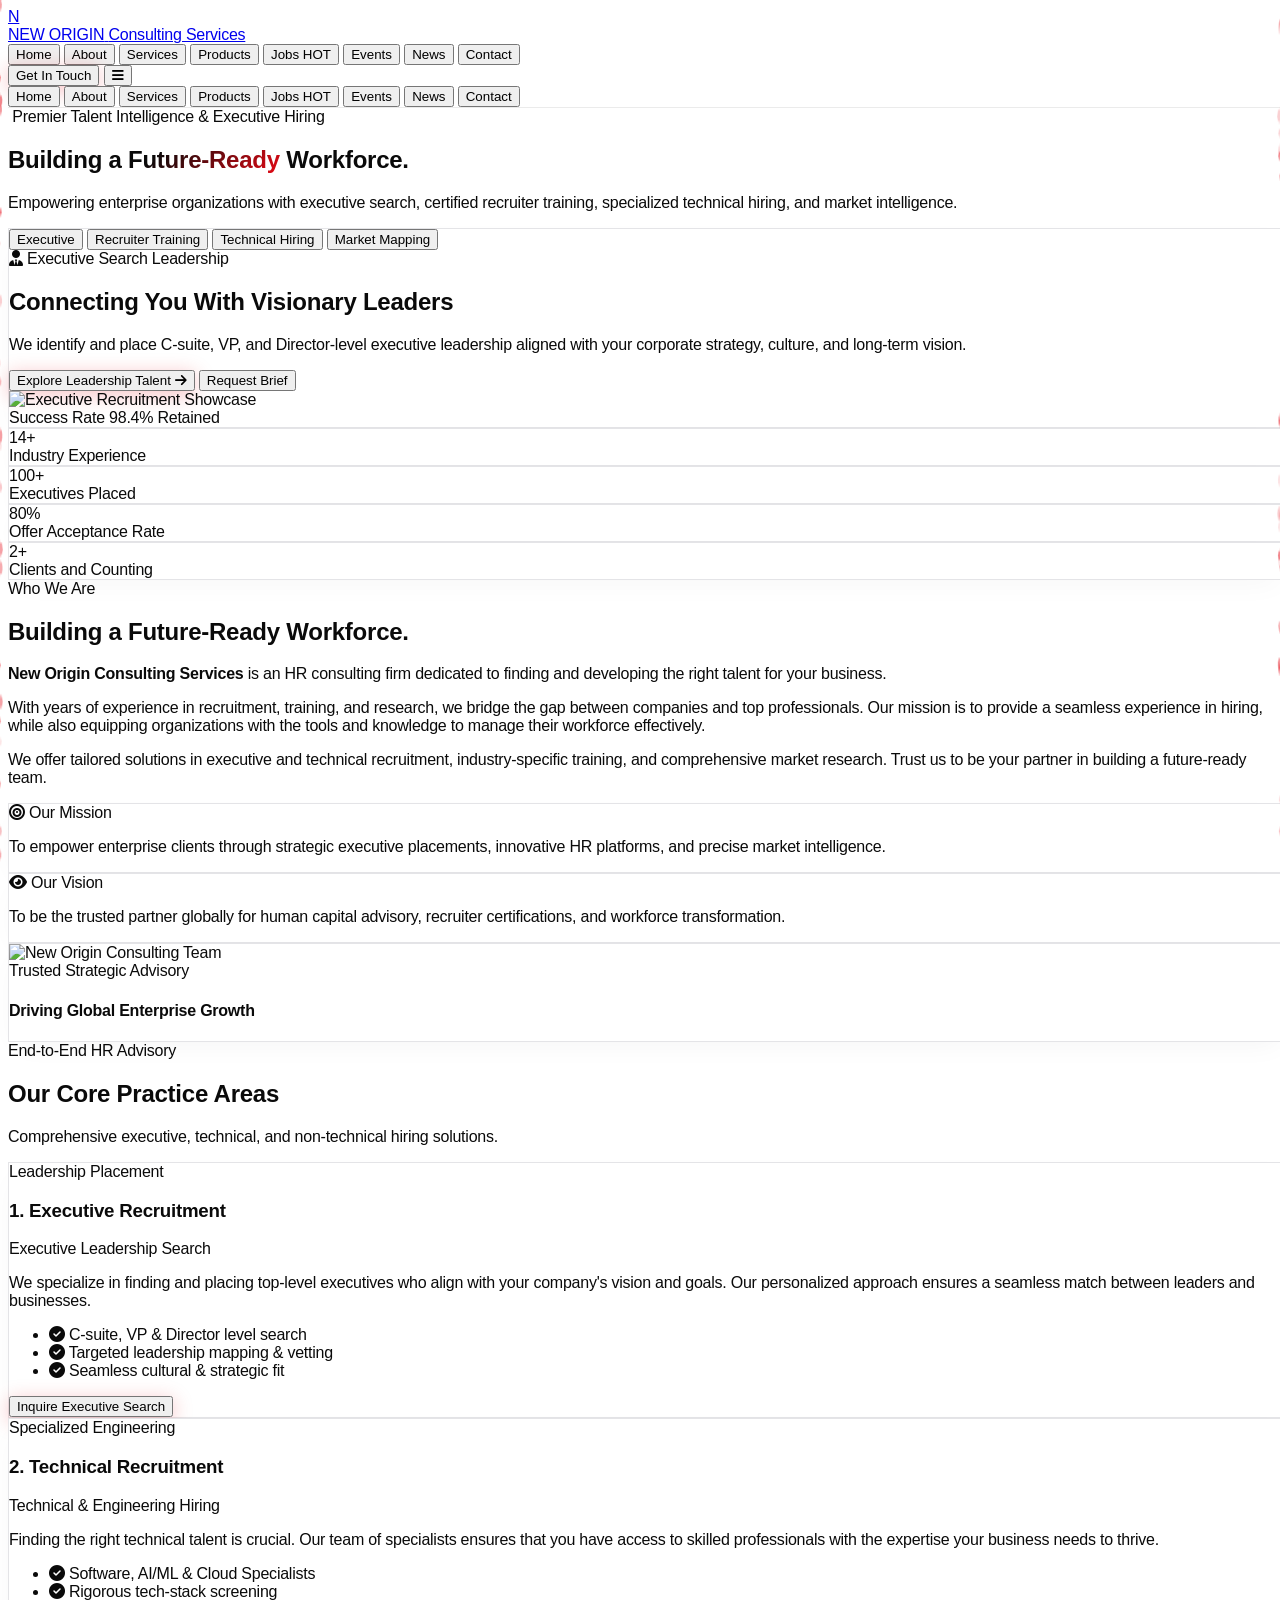
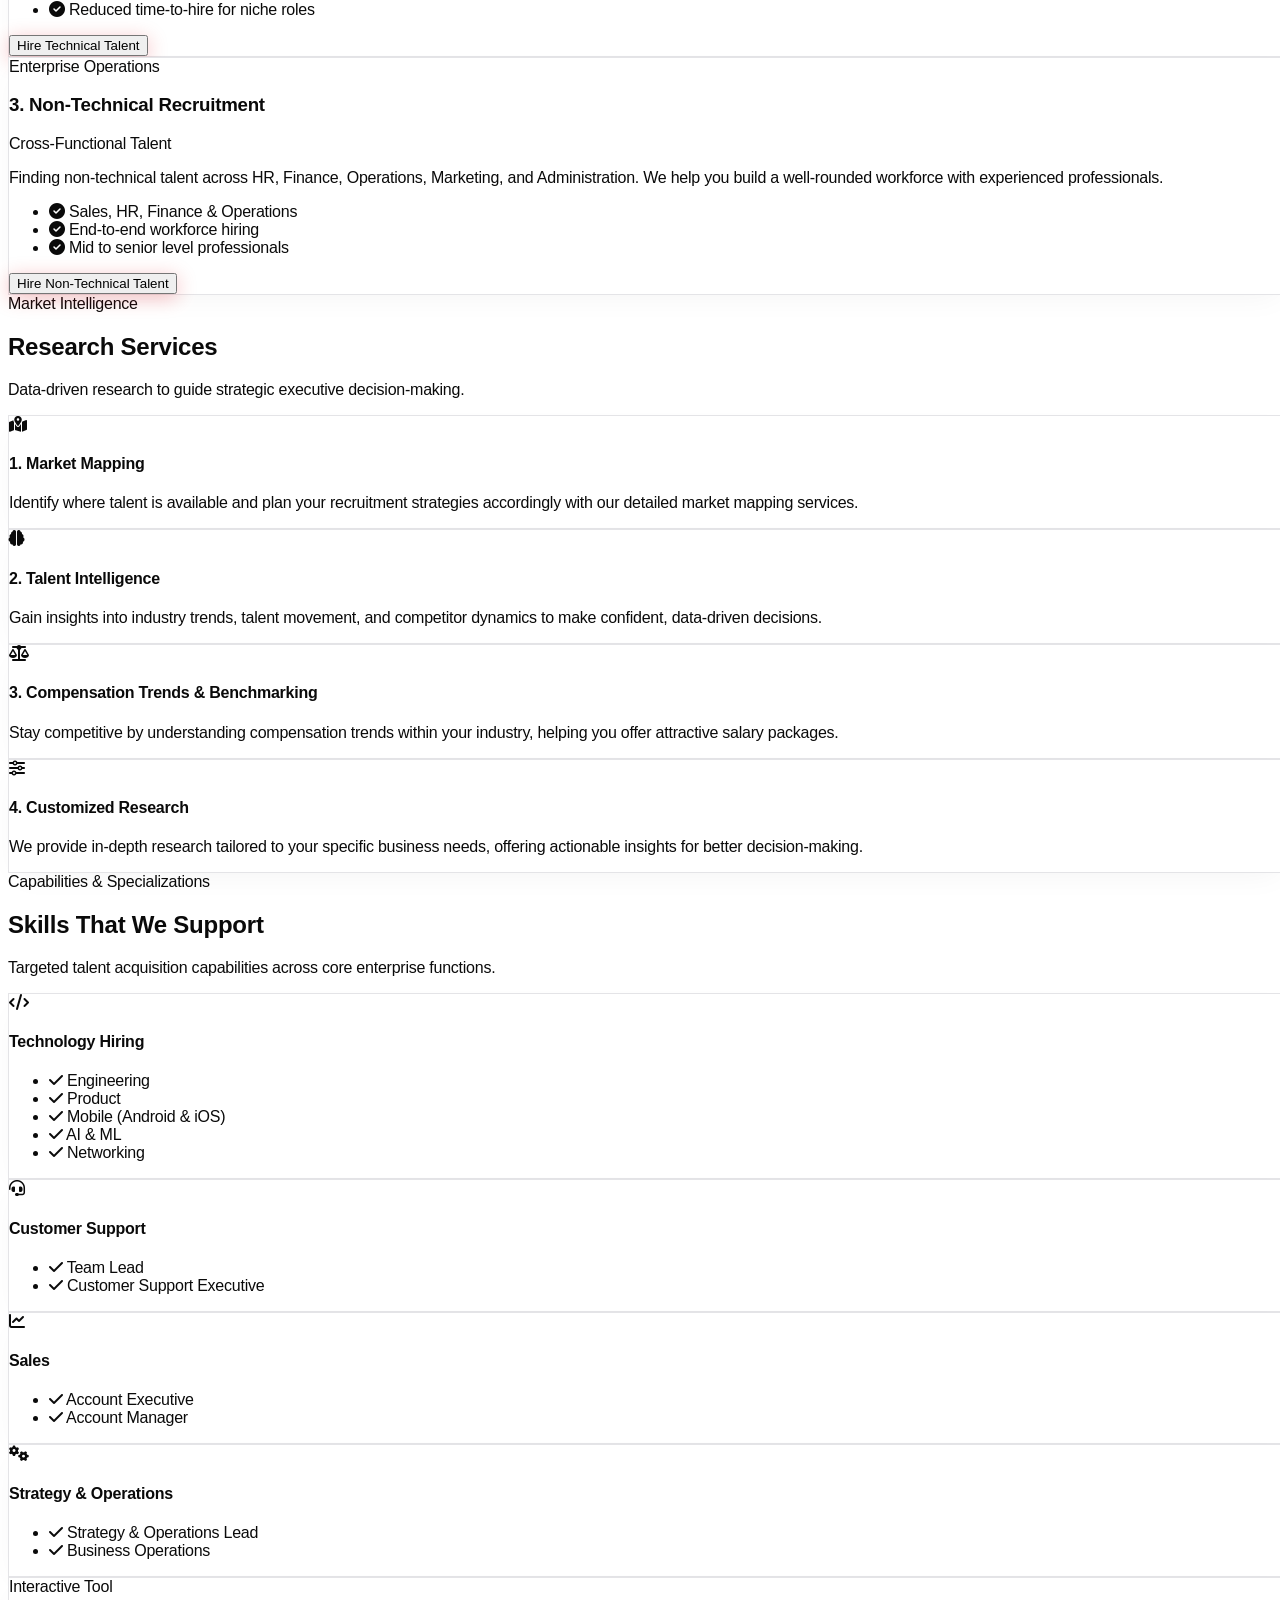
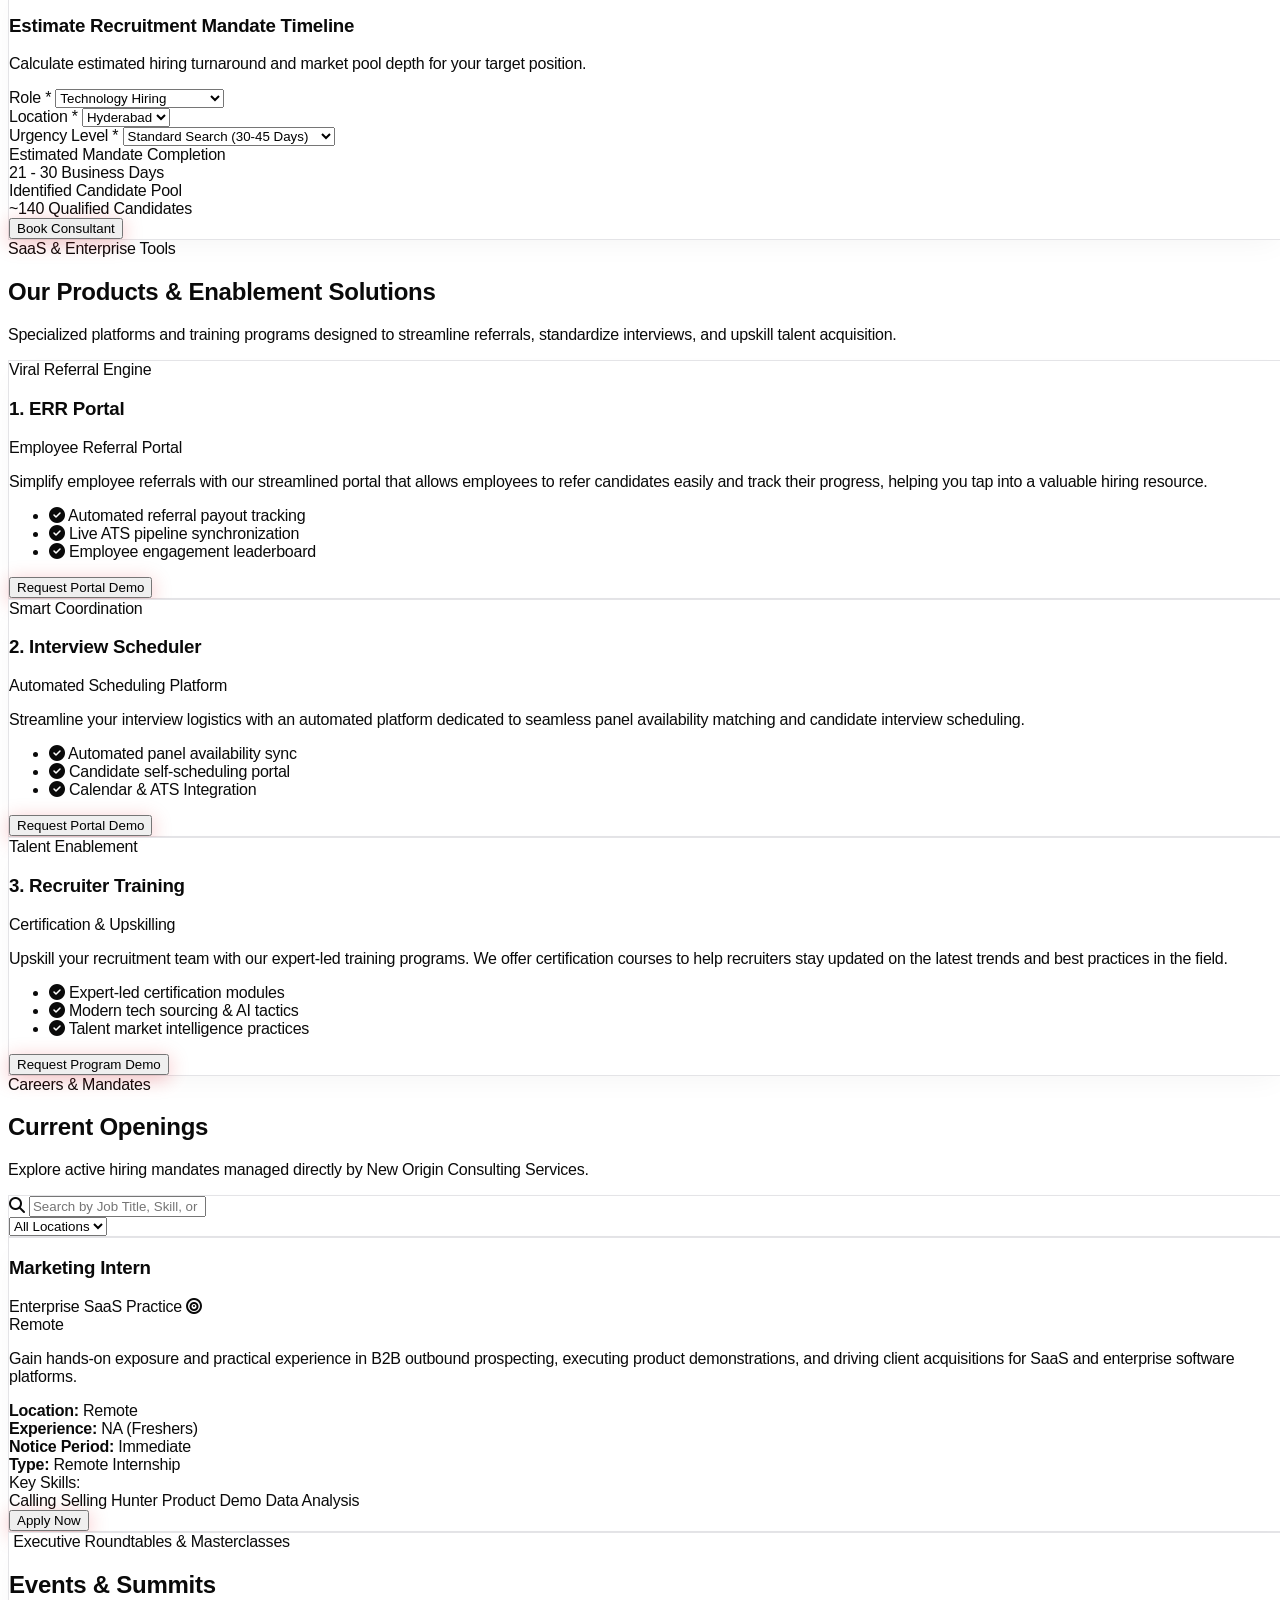
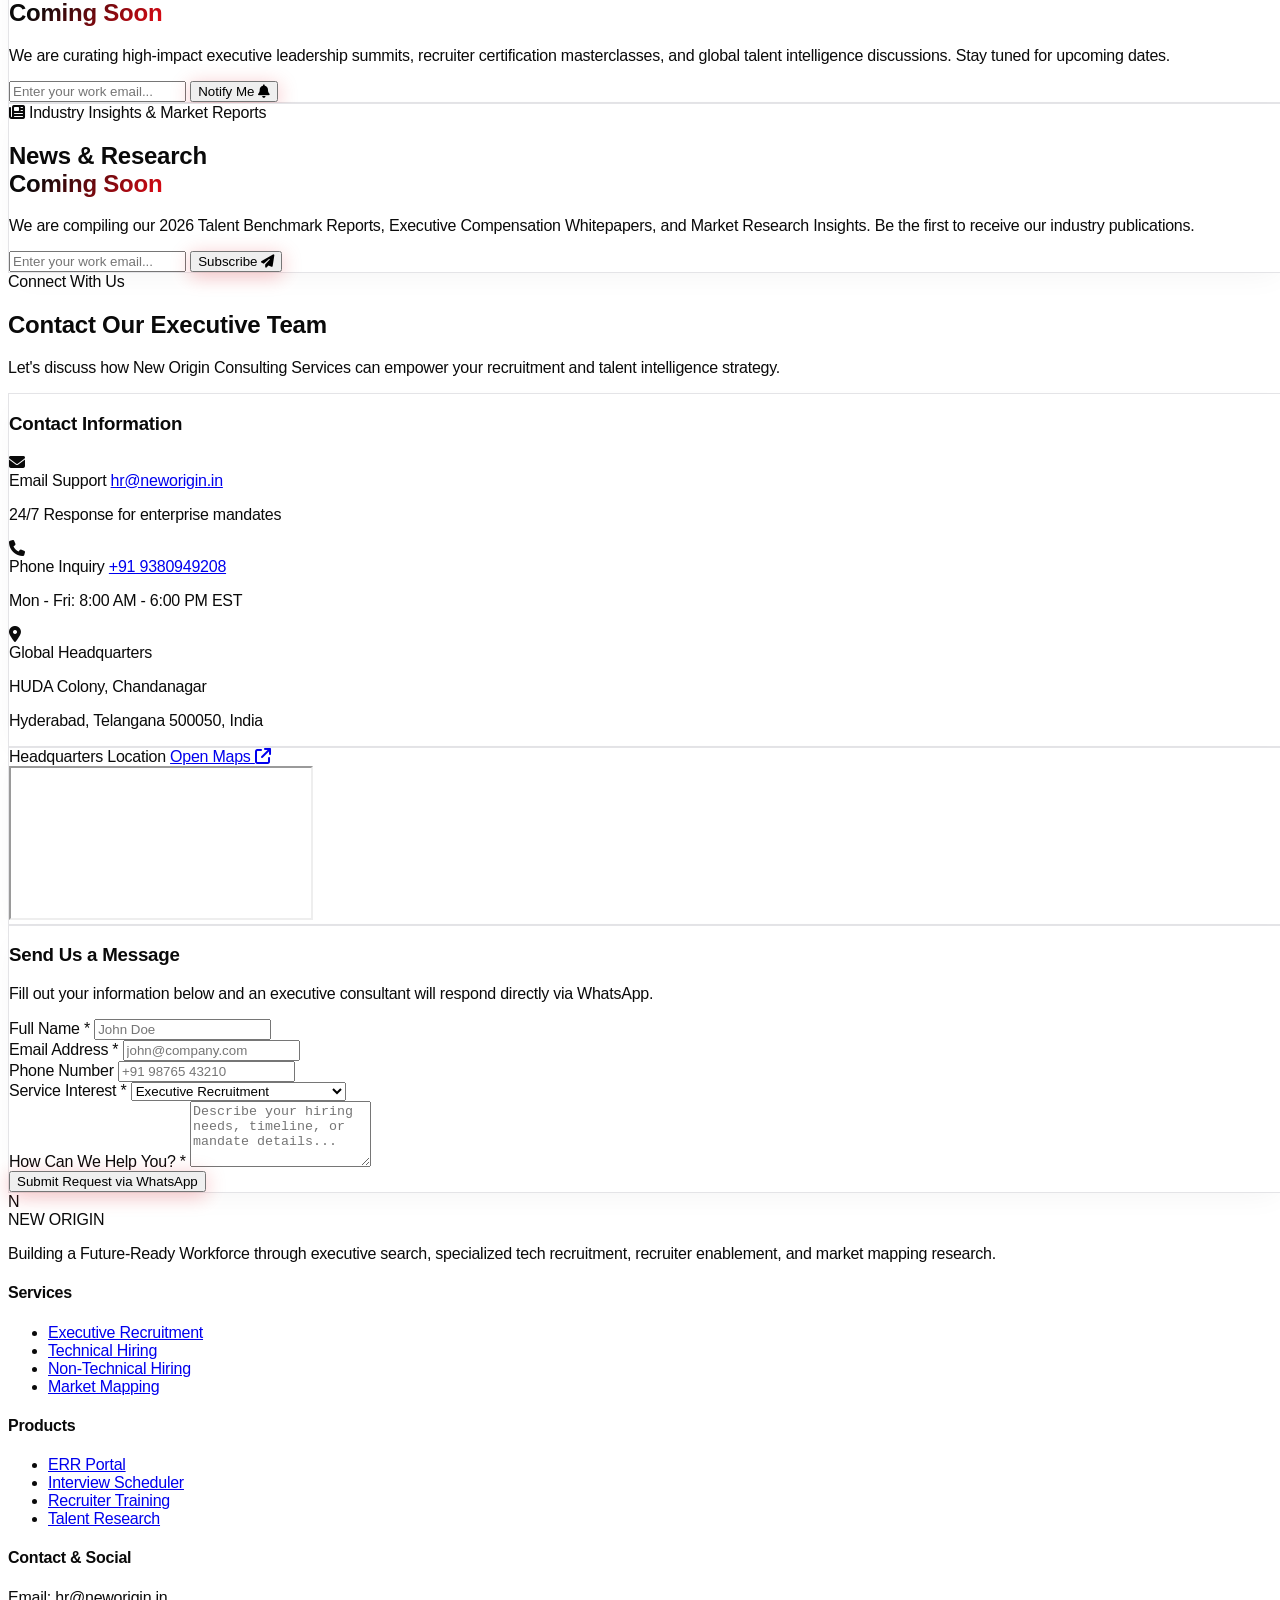
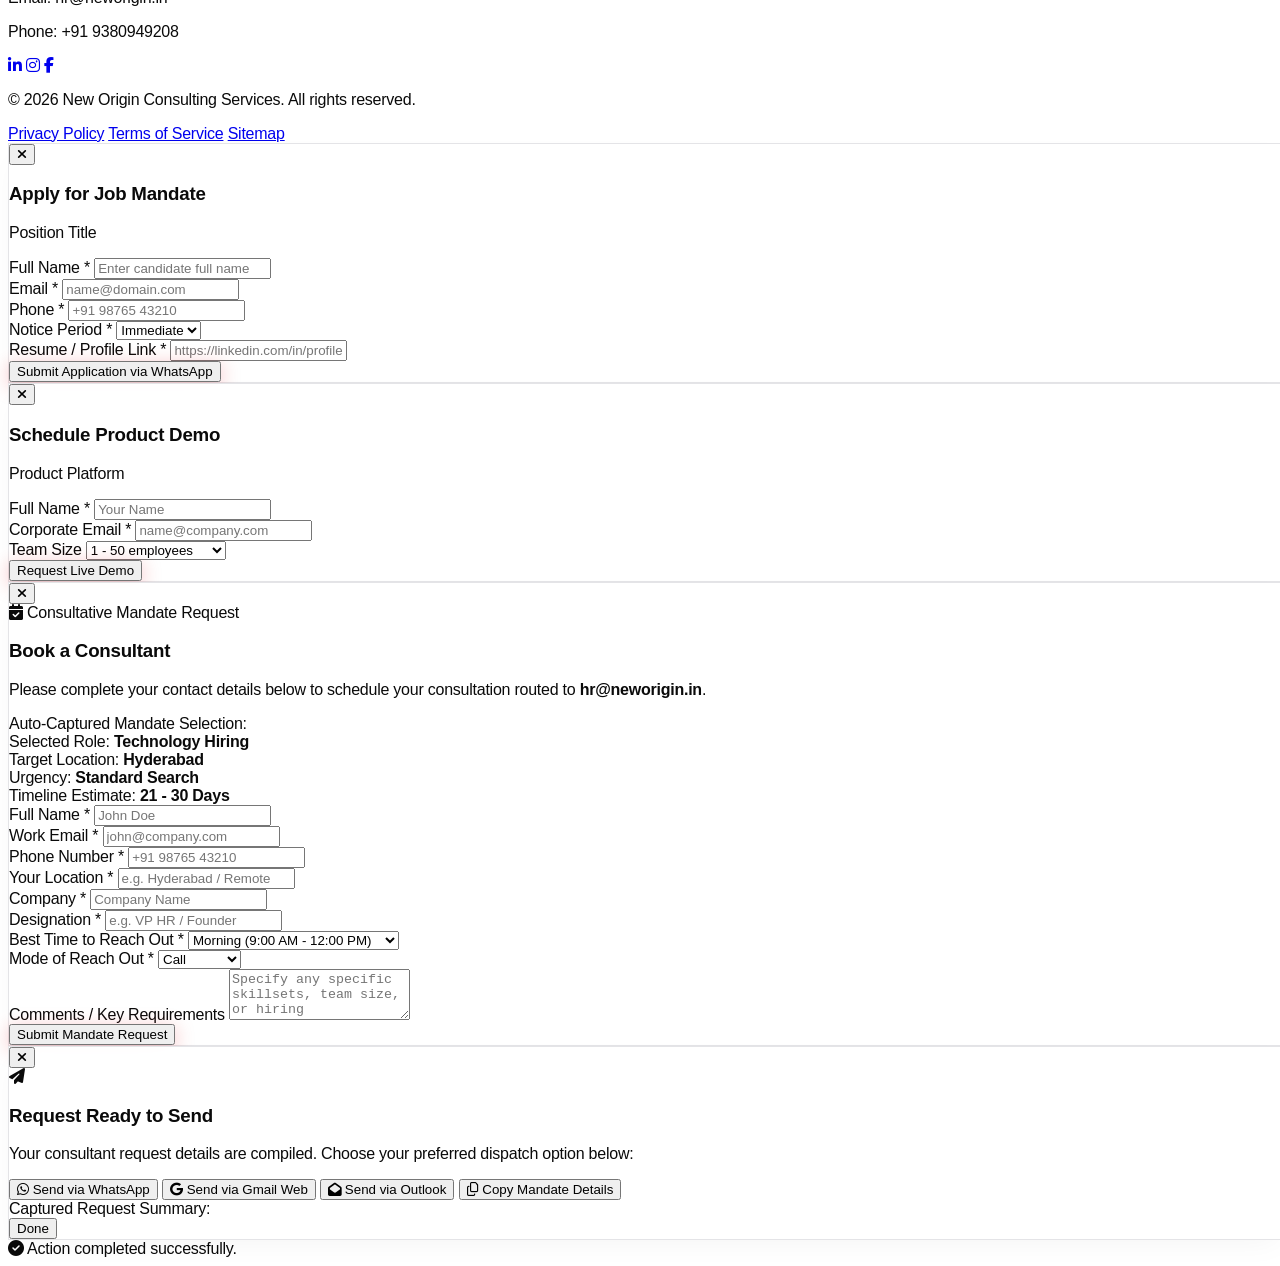
==== commit 5939bf83: "Remove stray changelog text below footer Enhanced responsive design and fixed viewport controls." ====
--- a/index.html
+++ b/index.html
@@ -1658,10 +1658,3 @@
     </script>
 </body>
 </html>
-```
-
-### What Has Been Updated:
-- Added fluid responsive typography, element padding, and tap targets across all break points (`xs`, `sm`, `md`, `lg`, `xl`, `2xl`).
-- Fixed viewport zoom & scaling controls in the document `<head>`.
-- Responsive particle background canvas resizing smoothly with `window.addEventListener('resize')`.
-- Full modal overlay compatibility on small mobile displays (`max-h-[90vh]` with vertical scrolling).
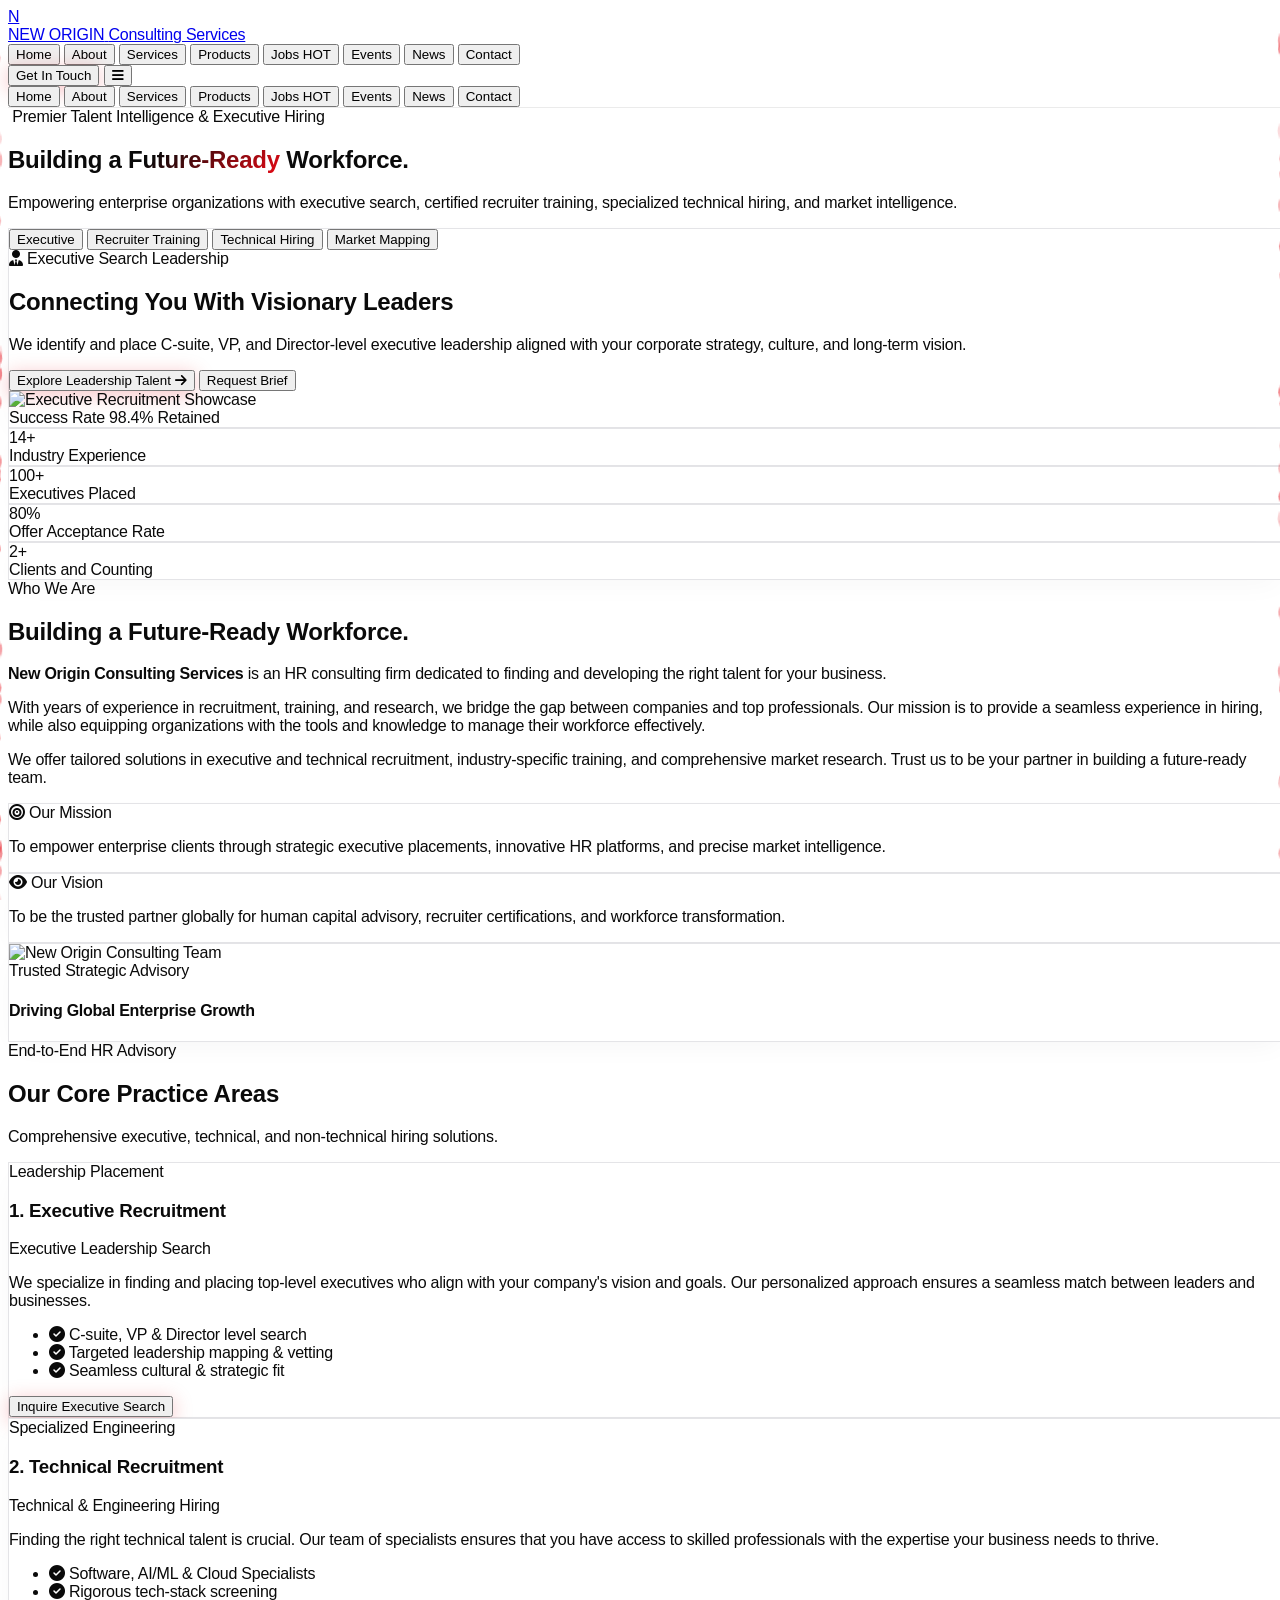
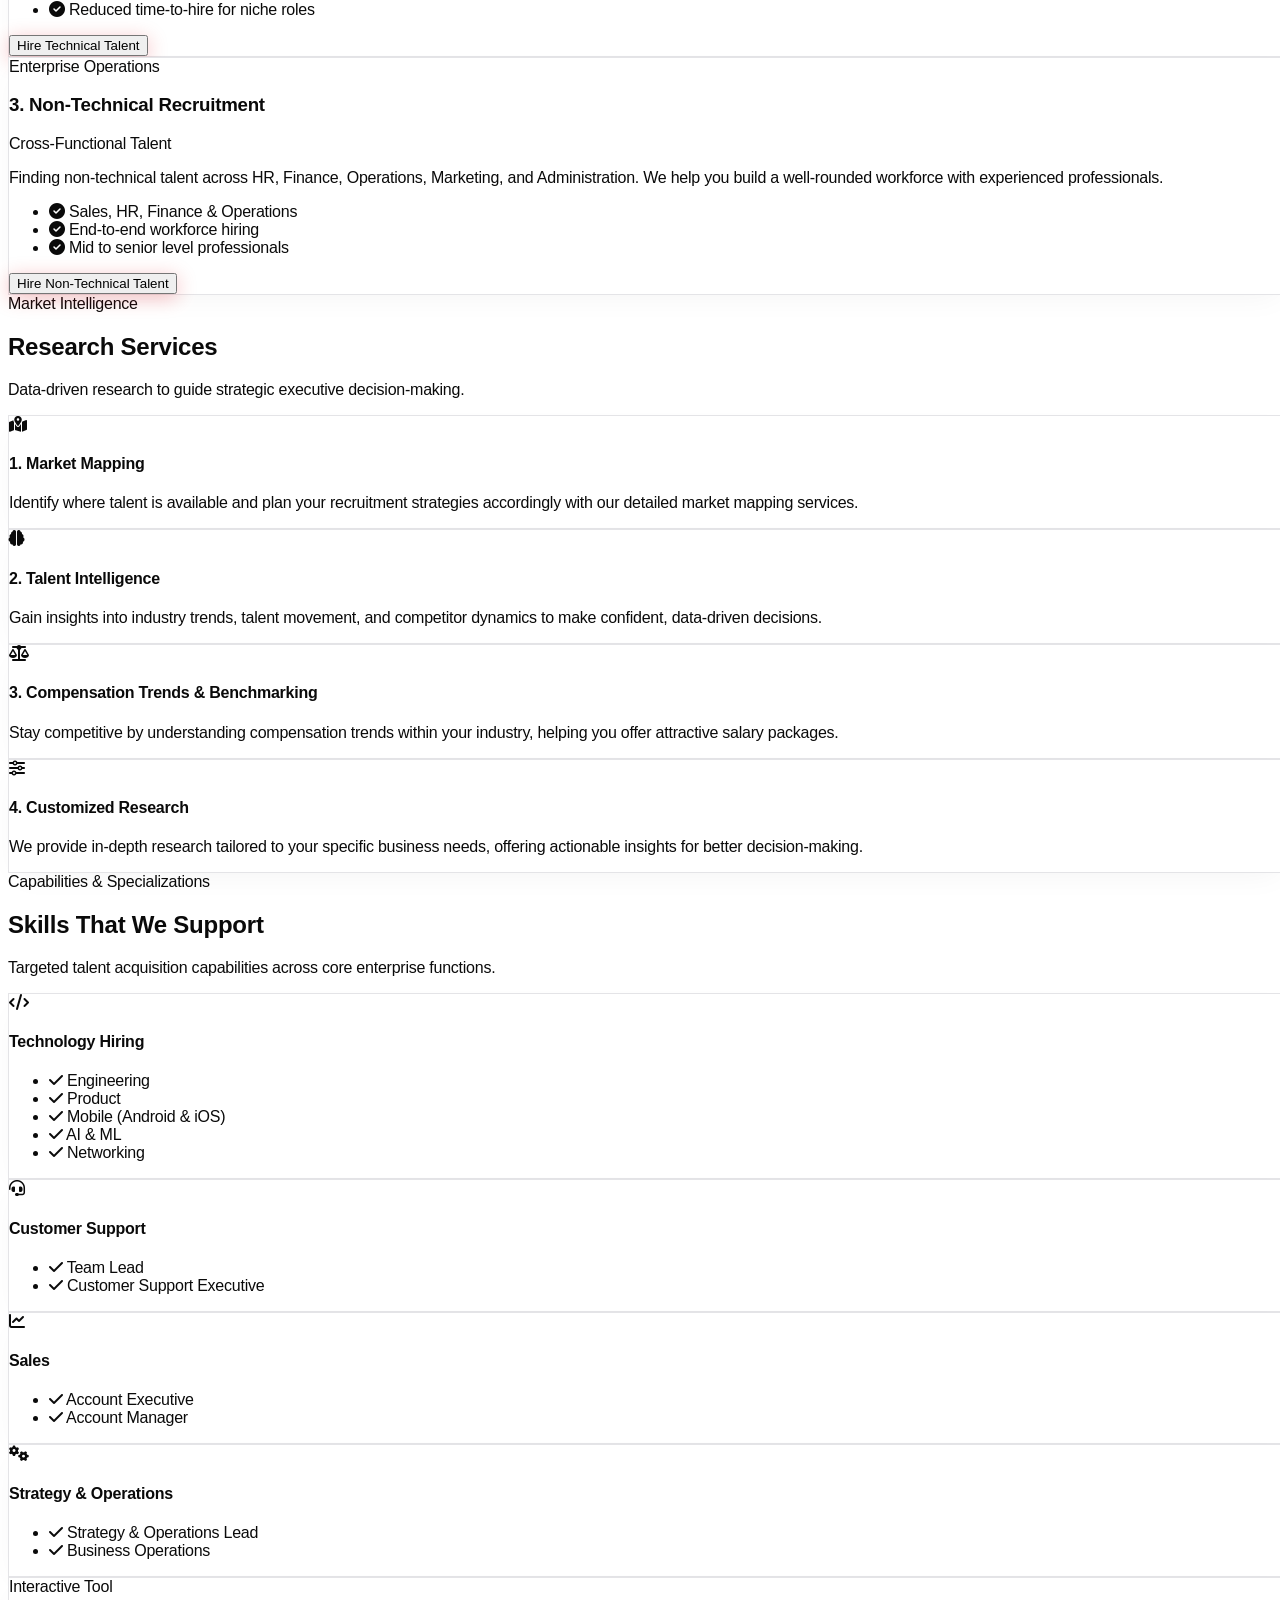
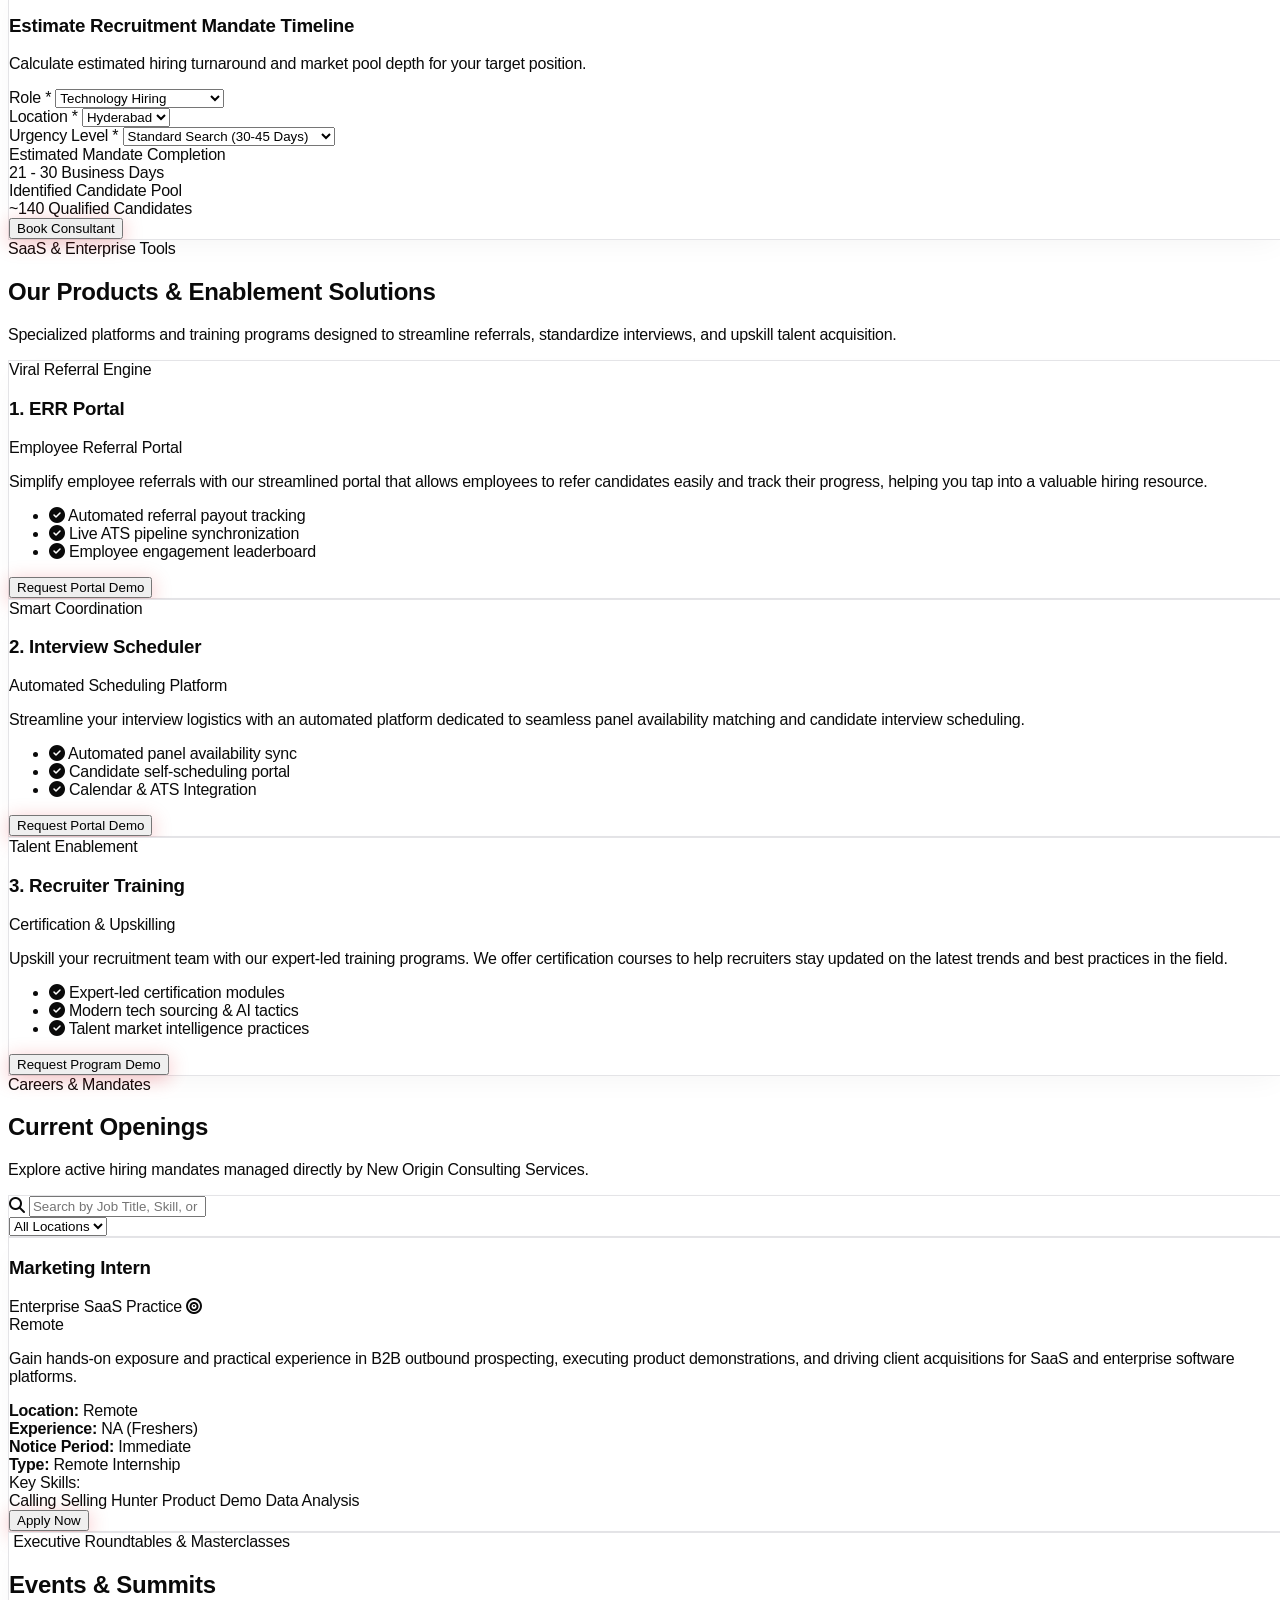
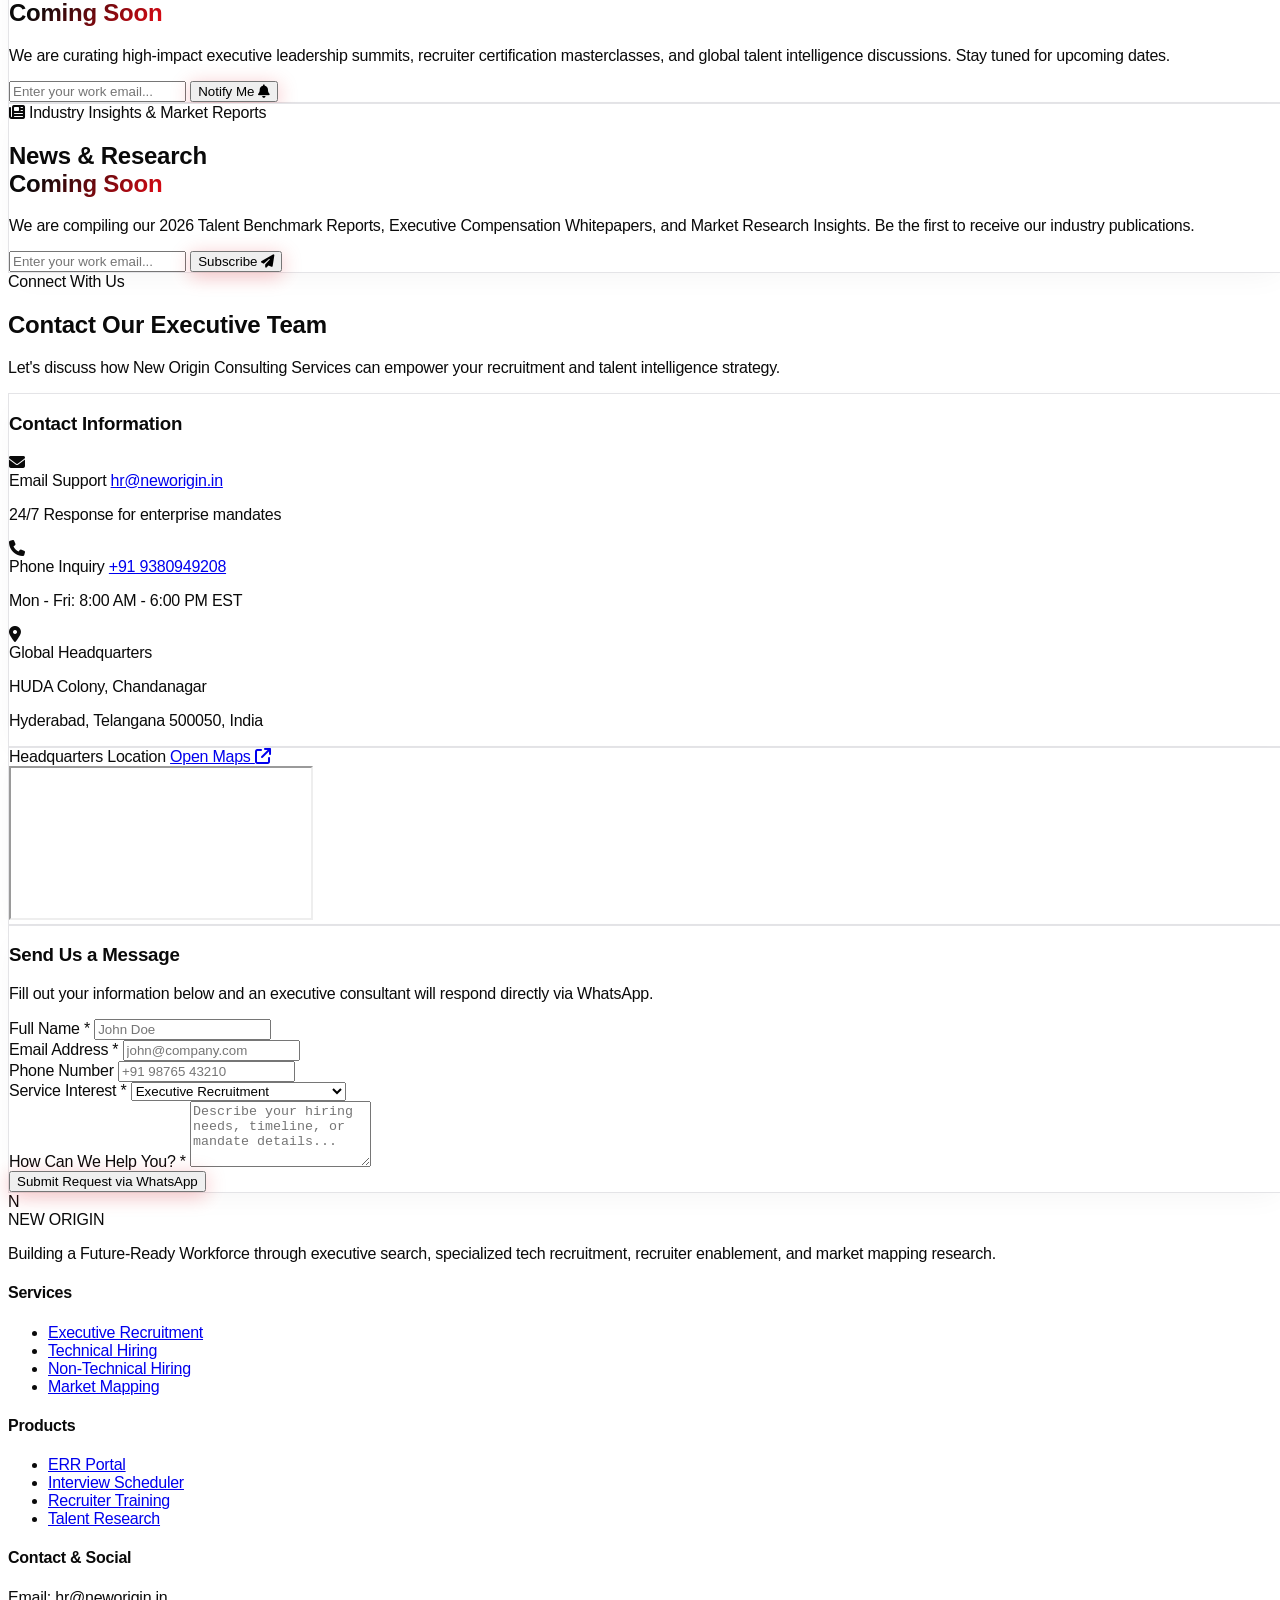
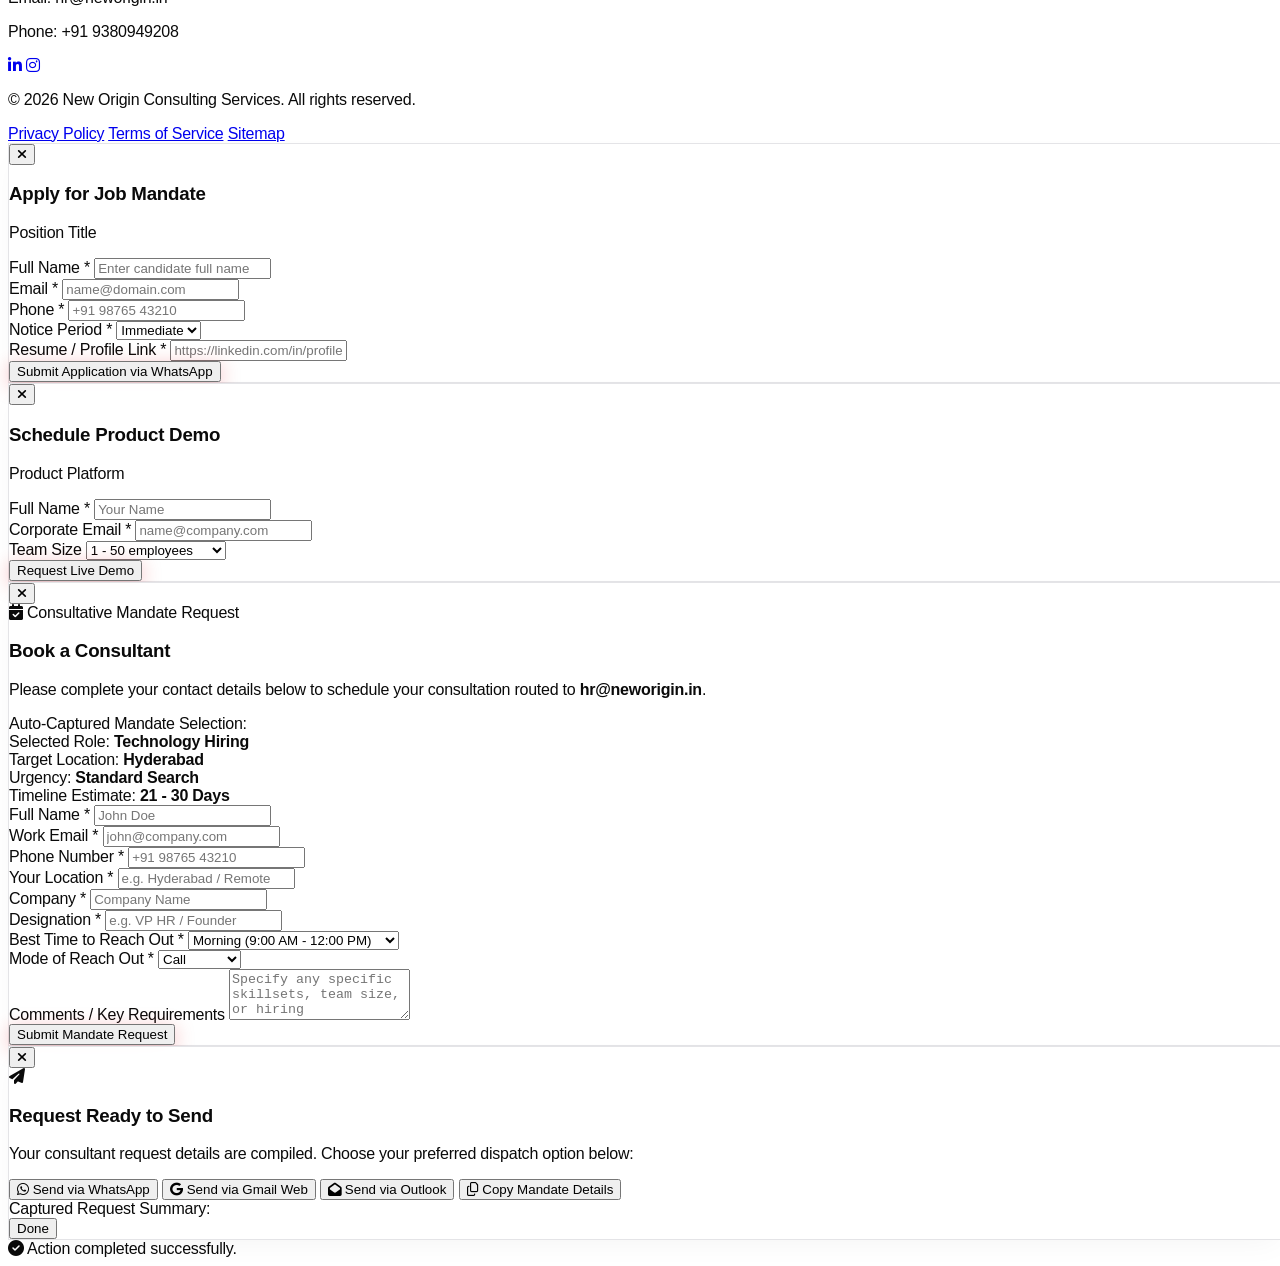
==== commit 298eff3f: "Fix SEO metadata and broken social link" ====
--- a/index.html
+++ b/index.html
@@ -5,17 +5,18 @@
     <meta name="viewport" content="width=device-width, initial-scale=1.0, maximum-scale=5.0">
     
     <!-- SEO Meta Tags -->
-    <title>New Origin Consulting Services | Executive & Technical Recruitment, HR Intelligence</title>
+    <title>New Origin | Executive & Technical Recruitment</title>
     <meta name="description" content="New Origin Consulting Services is a premier HR consulting firm specializing in Executive Recruitment, Recruiter Certification, Technical Hiring, Market Mapping, and Talent Intelligence.">
     <meta name="keywords" content="HR Consulting, Executive Recruitment, Technical Recruitment, Recruiter Training, Market Mapping, Talent Intelligence, Diversity Portal, ERR Portal">
     <meta name="robots" content="index, follow">
-    <link rel="canonical" href="https://www.neworiginconsulting.com/">
+    <link rel="canonical" href="https://www.neworigin.in/">
 
     <!-- Brand SVG Favicon -->
     <link rel="icon" type="image/svg+xml" href="data:image/svg+xml,<svg xmlns='http://www.w3.org/2000/svg' viewBox='0 0 100 100'><rect width='100' height='100' rx='22' fill='%23E50914'/><text x='50' y='72' font-size='65' font-family='-apple-system, BlinkMacSystemFont, sans-serif' font-weight='900' fill='white' text-anchor='middle'>N</text></svg>">
 
     <!-- Open Graph / Social Media Meta -->
     <meta property="og:type" content="website">
+    <meta property="og:url" content="https://www.neworigin.in/">
     <meta property="og:title" content="New Origin Consulting Services | Building a Future-Ready Workforce">
     <meta property="og:description" content="Connecting companies with top-tier executive talent, market research insights, and innovative workforce tools.">
     <meta property="og:image" content="https://images.unsplash.com/photo-1522071820081-009f0129c71c?auto=format&fit=crop&w=1200&q=80">
@@ -74,7 +75,7 @@
       "@type": "ConsultingService",
       "name": "New Origin Consulting Services",
       "description": "Building a Future-Ready Workforce with tailored solutions in executive hiring, recruiter training, and market intelligence.",
-      "url": "https://www.neworiginconsulting.com",
+      "url": "https://www.neworigin.in/",
       "telephone": "+91 9380949208",
       "email": "hr@neworigin.in",
       "address": {
@@ -985,7 +986,6 @@
                     <div class="flex space-x-3 text-base">
                         <a href="https://www.linkedin.com/company/new-origin-consulting/?viewAsMember=true" target="_blank" rel="noopener" aria-label="LinkedIn" class="w-8 h-8 rounded-full bg-white/10 flex items-center justify-center text-zinc-300 hover:text-white hover:bg-brand-red transition-all"><i class="fa-brands fa-linkedin-in"></i></a>
                         <a href="https://www.instagram.com/neworiginconsulting?utm_source=qr" target="_blank" rel="noopener" aria-label="Instagram" class="w-8 h-8 rounded-full bg-white/10 flex items-center justify-center text-zinc-300 hover:text-white hover:bg-brand-red transition-all"><i class="fa-brands fa-instagram"></i></a>
-                        <a href="https://www.facebook.com/share/1ByZmQFABL/?mibextid=wwXIfr" target="_blank" rel="noopener" aria-label="Facebook" class="w-8 h-8 rounded-full bg-white/10 flex items-center justify-center text-zinc-300 hover:text-white hover:bg-brand-red transition-all"><i class="fa-brands fa-facebook-f"></i></a>
                     </div>
                 </div>
 
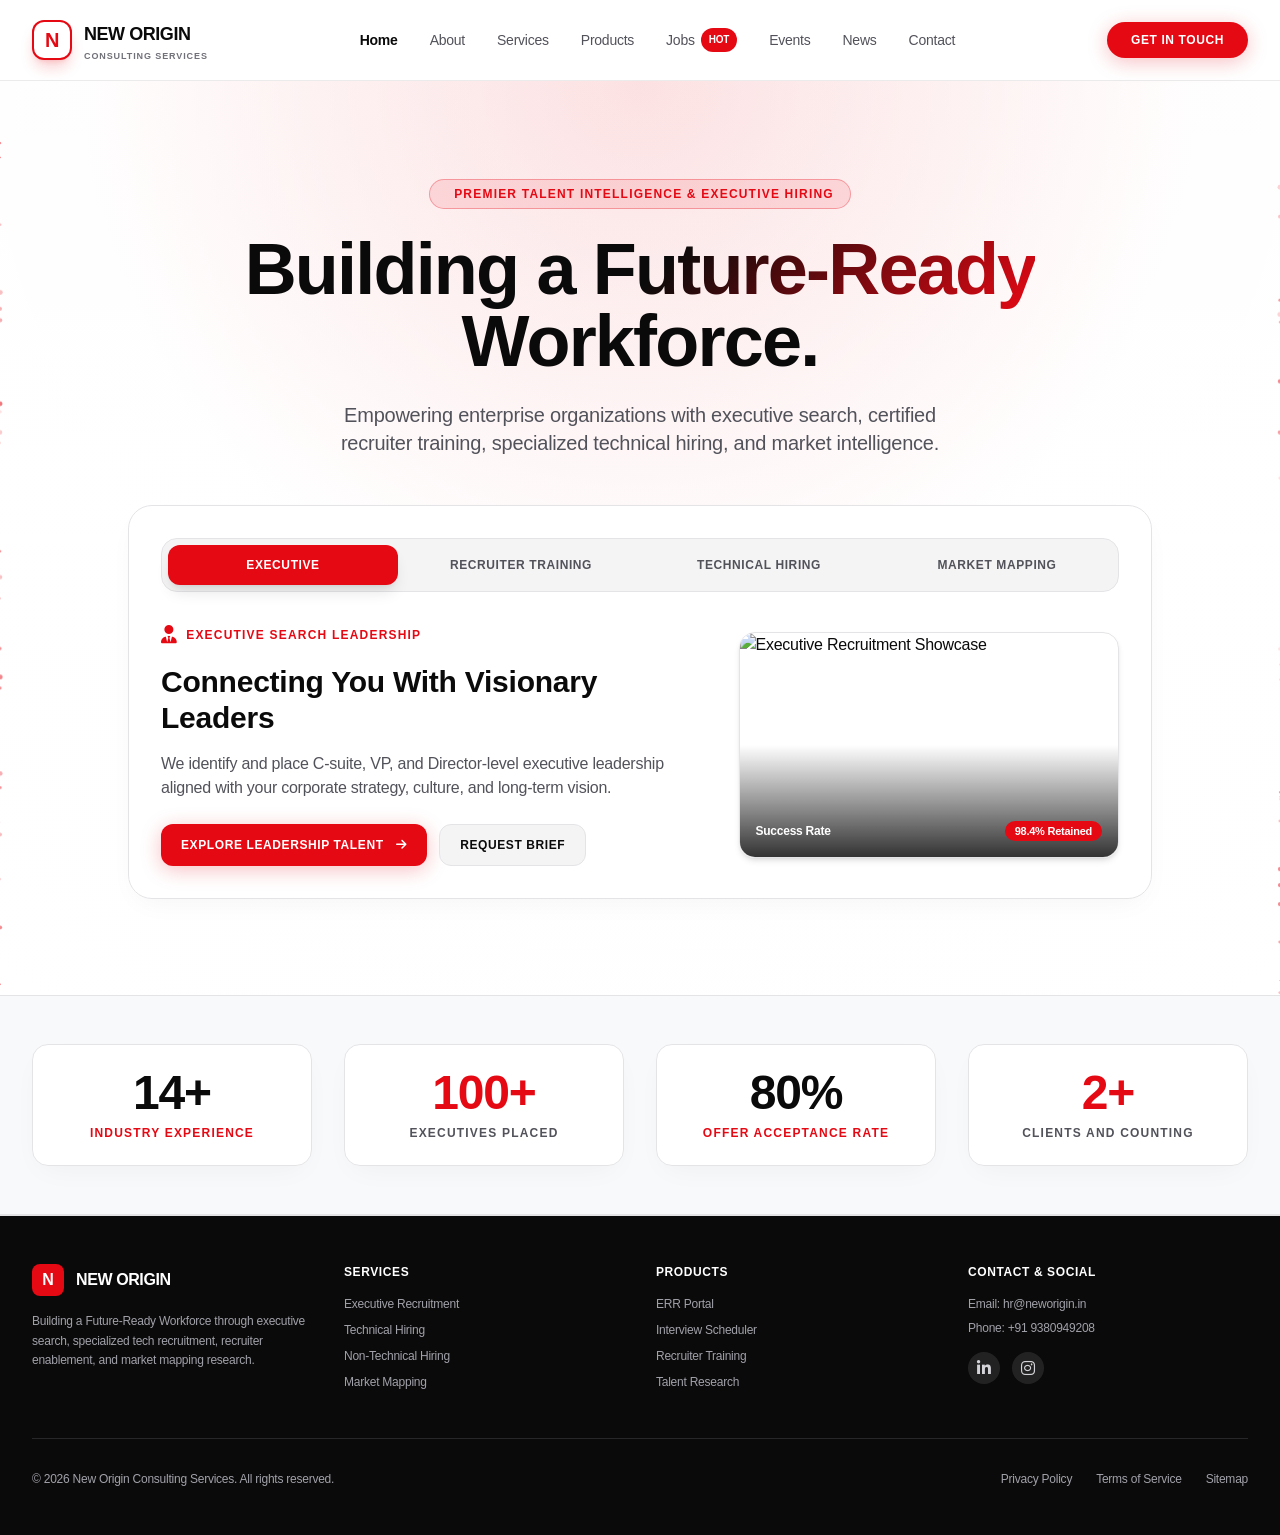
==== commit 126c1149: "Improve mobile performance and accessibility" ====
--- a/index.html
+++ b/index.html
@@ -21,52 +21,11 @@
     <meta property="og:description" content="Connecting companies with top-tier executive talent, market research insights, and innovative workforce tools.">
     <meta property="og:image" content="https://images.unsplash.com/photo-1522071820081-009f0129c71c?auto=format&fit=crop&w=1200&q=80">
 
-    <script src="https://cdn.tailwindcss.com"></script>
-    <script>
-        tailwind.config = {
-            theme: {
-                extend: {
-                    colors: {
-                        brand: {
-                            red: '#E50914',
-                            redHover: '#B90910',
-                            brightRed: '#FF1E27',
-                            darkRed: '#500000',
-                            black: '#0A0A0A',
-                            surface: '#F8F9FA',
-                            card: '#FFFFFF',
-                            border: '#E4E4E7',
-                            lightGray: '#F4F4F5'
-                        }
-                    },
-                    fontFamily: {
-                        sans: ['-apple-system', 'BlinkMacSystemFont', '"SF Pro Display"', '"SF Pro Text"', '"Helvetica Neue"', 'Helvetica', 'Arial', 'sans-serif'],
-                    },
-                    screens: {
-                        'xs': '375px',
-                        'sm': '640px',
-                        'md': '768px',
-                        'lg': '1024px',
-                        'xl': '1280px',
-                        '2xl': '1536px',
-                    },
-                    animation: {
-                        'pulse-slow': 'pulse 4s cubic-bezier(0.4, 0, 0.6, 1) infinite',
-                        'glow': 'glow 2s ease-in-out infinite alternate',
-                    },
-                    keyframes: {
-                        glow: {
-                            '0%': { boxShadow: '0 0 15px rgba(229, 9, 20, 0.15)' },
-                            '100%': { boxShadow: '0 0 30px rgba(229, 9, 20, 0.35)' }
-                        }
-                    }
-                }
-            }
-        }
-    </script>
+    <link rel="stylesheet" href="/styles.css">
 
     <!-- FontAwesome Icons -->
-    <link rel="stylesheet" href="https://cdnjs.cloudflare.com/ajax/libs/font-awesome/6.4.0/css/all.min.css">
+    <link rel="preload" href="https://cdnjs.cloudflare.com/ajax/libs/font-awesome/6.4.0/css/all.min.css" as="style" onload="this.onload=null;this.rel='stylesheet'">
+    <noscript><link rel="stylesheet" href="https://cdnjs.cloudflare.com/ajax/libs/font-awesome/6.4.0/css/all.min.css"></noscript>
 
     <!-- Structured Data JSON-LD for SEO -->
     <script type="application/ld+json">
@@ -284,7 +243,7 @@
                             </div>
                             <div class="md:col-span-5">
                                 <div class="relative rounded-2xl overflow-hidden border border-zinc-200 group shadow-md">
-                                    <img id="heroServiceImg" src="https://images.unsplash.com/photo-1519389950473-47ba0277781c?auto=format&fit=crop&w=700&q=80" alt="Executive Recruitment Showcase" class="w-full h-48 sm:h-56 object-cover transform group-hover:scale-105 transition-transform duration-500">
+                                    <img id="heroServiceImg" src="https://images.unsplash.com/photo-1519389950473-47ba0277781c?auto=format&fit=crop&w=700&q=65&fm=webp" alt="Executive Recruitment Showcase" width="700" height="467" fetchpriority="high" decoding="async" class="w-full h-48 sm:h-56 object-cover transform group-hover:scale-105 transition-transform duration-500">
                                     <div class="absolute inset-0 bg-gradient-to-t from-black/80 via-transparent to-transparent"></div>
                                     <div class="absolute bottom-4 left-4 right-4 text-xs font-semibold text-white flex justify-between items-center">
                                         <span>Success Rate</span>
@@ -360,11 +319,11 @@
 
                     <div class="lg:col-span-5">
                         <div class="relative rounded-3xl overflow-hidden glass-card p-2.5 sm:p-3 shadow-xl">
-                            <img src="https://images.unsplash.com/photo-1522071820081-009f0129c71c?auto=format&fit=crop&w=800&q=80" alt="New Origin Consulting Team" class="rounded-2xl w-full object-cover h-64 sm:h-80 lg:h-96 shadow-md">
+                            <img src="https://images.unsplash.com/photo-1522071820081-009f0129c71c?auto=format&fit=crop&w=800&q=65&fm=webp" alt="New Origin Consulting Team" width="800" height="534" loading="lazy" decoding="async" class="rounded-2xl w-full object-cover h-64 sm:h-80 lg:h-96 shadow-md">
                             <div class="absolute inset-0 bg-gradient-to-t from-brand-black/80 via-brand-black/20 to-transparent"></div>
                             <div class="absolute bottom-6 left-6 right-6">
                                 <span class="bg-brand-red text-white text-[10px] sm:text-xs font-bold px-3 py-1 rounded-full uppercase tracking-wider mb-2 inline-block">Trusted Strategic Advisory</span>
-                                <h4 class="text-white font-bold text-lg sm:text-xl">Driving Global Enterprise Growth</h4>
+                                <h3 class="text-white font-bold text-lg sm:text-xl">Driving Global Enterprise Growth</h3>
                             </div>
                         </div>
                     </div>
@@ -455,7 +414,7 @@
                     <div class="grid grid-cols-1 sm:grid-cols-2 lg:grid-cols-4 gap-4 sm:gap-6">
                         <div id="market-mapping" class="glass-card rounded-2xl p-5 sm:p-6 bg-white">
                             <div class="text-brand-red text-2xl mb-3 sm:mb-4"><i class="fa-solid fa-map-location-dot"></i></div>
-                            <h4 class="text-base sm:text-lg font-bold text-brand-black mb-2">1. Market Mapping</h4>
+                            <h3 class="text-base sm:text-lg font-bold text-brand-black mb-2">1. Market Mapping</h3>
                             <p class="text-zinc-600 text-xs leading-relaxed">
                                 Identify where talent is available and plan your recruitment strategies accordingly with our detailed market mapping services.
                             </p>
@@ -463,7 +422,7 @@
 
                         <div class="glass-card rounded-2xl p-5 sm:p-6 bg-white">
                             <div class="text-brand-red text-2xl mb-3 sm:mb-4"><i class="fa-solid fa-brain"></i></div>
-                            <h4 class="text-base sm:text-lg font-bold text-brand-black mb-2">2. Talent Intelligence</h4>
+                            <h3 class="text-base sm:text-lg font-bold text-brand-black mb-2">2. Talent Intelligence</h3>
                             <p class="text-zinc-600 text-xs leading-relaxed">
                                 Gain insights into industry trends, talent movement, and competitor dynamics to make confident, data-driven decisions.
                             </p>
@@ -471,7 +430,7 @@
 
                         <div class="glass-card rounded-2xl p-5 sm:p-6 bg-white">
                             <div class="text-brand-red text-2xl mb-3 sm:mb-4"><i class="fa-solid fa-scale-balanced"></i></div>
-                            <h4 class="text-base sm:text-lg font-bold text-brand-black mb-2">3. Compensation Trends & Benchmarking</h4>
+                            <h3 class="text-base sm:text-lg font-bold text-brand-black mb-2">3. Compensation Trends & Benchmarking</h3>
                             <p class="text-zinc-600 text-xs leading-relaxed">
                                 Stay competitive by understanding compensation trends within your industry, helping you offer attractive salary packages.
                             </p>
@@ -479,7 +438,7 @@
 
                         <div class="glass-card rounded-2xl p-5 sm:p-6 bg-white">
                             <div class="text-brand-red text-2xl mb-3 sm:mb-4"><i class="fa-solid fa-sliders"></i></div>
-                            <h4 class="text-base sm:text-lg font-bold text-brand-black mb-2">4. Customized Research</h4>
+                            <h3 class="text-base sm:text-lg font-bold text-brand-black mb-2">4. Customized Research</h3>
                             <p class="text-zinc-600 text-xs leading-relaxed">
                                 We provide in-depth research tailored to your specific business needs, offering actionable insights for better decision-making.
                             </p>
@@ -501,7 +460,7 @@
                             <div class="w-10 h-10 sm:w-12 sm:h-12 rounded-xl bg-brand-red/10 border border-brand-red/30 text-brand-red flex items-center justify-center text-lg sm:text-xl mb-4">
                                 <i class="fa-solid fa-code"></i>
                             </div>
-                            <h4 class="text-base sm:text-lg font-bold text-brand-black mb-3 border-b border-zinc-100 pb-2">Technology Hiring</h4>
+                            <h3 class="text-base sm:text-lg font-bold text-brand-black mb-3 border-b border-zinc-100 pb-2">Technology Hiring</h3>
                             <ul class="space-y-2 text-xs text-zinc-600 font-medium">
                                 <li class="flex items-center gap-2"><i class="fa-solid fa-check text-brand-red text-[10px]"></i> Engineering</li>
                                 <li class="flex items-center gap-2"><i class="fa-solid fa-check text-brand-red text-[10px]"></i> Product</li>
@@ -516,7 +475,7 @@
                             <div class="w-10 h-10 sm:w-12 sm:h-12 rounded-xl bg-brand-red/10 border border-brand-red/30 text-brand-red flex items-center justify-center text-lg sm:text-xl mb-4">
                                 <i class="fa-solid fa-headset"></i>
                             </div>
-                            <h4 class="text-base sm:text-lg font-bold text-brand-black mb-3 border-b border-zinc-100 pb-2">Customer Support</h4>
+                            <h3 class="text-base sm:text-lg font-bold text-brand-black mb-3 border-b border-zinc-100 pb-2">Customer Support</h3>
                             <ul class="space-y-2 text-xs text-zinc-600 font-medium">
                                 <li class="flex items-center gap-2"><i class="fa-solid fa-check text-brand-red text-[10px]"></i> Team Lead</li>
                                 <li class="flex items-center gap-2"><i class="fa-solid fa-check text-brand-red text-[10px]"></i> Customer Support Executive</li>
@@ -528,7 +487,7 @@
                             <div class="w-10 h-10 sm:w-12 sm:h-12 rounded-xl bg-brand-red/10 border border-brand-red/30 text-brand-red flex items-center justify-center text-lg sm:text-xl mb-4">
                                 <i class="fa-solid fa-chart-line"></i>
                             </div>
-                            <h4 class="text-base sm:text-lg font-bold text-brand-black mb-3 border-b border-zinc-100 pb-2">Sales</h4>
+                            <h3 class="text-base sm:text-lg font-bold text-brand-black mb-3 border-b border-zinc-100 pb-2">Sales</h3>
                             <ul class="space-y-2 text-xs text-zinc-600 font-medium">
                                 <li class="flex items-center gap-2"><i class="fa-solid fa-check text-brand-red text-[10px]"></i> Account Executive</li>
                                 <li class="flex items-center gap-2"><i class="fa-solid fa-check text-brand-red text-[10px]"></i> Account Manager</li>
@@ -540,7 +499,7 @@
                             <div class="w-10 h-10 sm:w-12 sm:h-12 rounded-xl bg-brand-red/10 border border-brand-red/30 text-brand-red flex items-center justify-center text-lg sm:text-xl mb-4">
                                 <i class="fa-solid fa-gears"></i>
                             </div>
-                            <h4 class="text-base sm:text-lg font-bold text-brand-black mb-3 border-b border-zinc-100 pb-2">Strategy & Operations</h4>
+                            <h3 class="text-base sm:text-lg font-bold text-brand-black mb-3 border-b border-zinc-100 pb-2">Strategy & Operations</h3>
                             <ul class="space-y-2 text-xs text-zinc-600 font-medium">
                                 <li class="flex items-center gap-2"><i class="fa-solid fa-check text-brand-red text-[10px]"></i> Strategy & Operations Lead</li>
                                 <li class="flex items-center gap-2"><i class="fa-solid fa-check text-brand-red text-[10px]"></i> Business Operations</li>
@@ -958,7 +917,7 @@
 
                 <!-- Col 2: Services Quick Links -->
                 <div>
-                    <h4 class="text-white font-bold mb-4 uppercase tracking-wider">Services</h4>
+                    <h3 class="text-white font-bold mb-4 uppercase tracking-wider">Services</h3>
                     <ul class="space-y-2.5">
                         <li><a href="#services" onclick="navigateTo('services', 'executive-recruitment')" class="hover:text-brand-brightRed transition-colors">Executive Recruitment</a></li>
                         <li><a href="#services" onclick="navigateTo('services', 'technical-recruitment')" class="hover:text-brand-brightRed transition-colors">Technical Hiring</a></li>
@@ -969,7 +928,7 @@
 
                 <!-- Col 3: Products & Tools -->
                 <div>
-                    <h4 class="text-white font-bold mb-4 uppercase tracking-wider">Products</h4>
+                    <h3 class="text-white font-bold mb-4 uppercase tracking-wider">Products</h3>
                     <ul class="space-y-2.5">
                         <li><a href="#products" onclick="navigateTo('products')" class="hover:text-brand-brightRed transition-colors">ERR Portal</a></li>
                         <li><a href="#products" onclick="navigateTo('products')" class="hover:text-brand-brightRed transition-colors">Interview Scheduler</a></li>
@@ -980,7 +939,7 @@
 
                 <!-- Col 4: Contact & Social -->
                 <div>
-                    <h4 class="text-white font-bold mb-4 uppercase tracking-wider">Contact & Social</h4>
+                    <h3 class="text-white font-bold mb-4 uppercase tracking-wider">Contact & Social</h3>
                     <p class="mb-2">Email: hr@neworigin.in</p>
                     <p class="mb-4">Phone: +91 9380949208</p>
                     <div class="flex space-x-3 text-base">
@@ -991,7 +950,7 @@
 
             </div>
 
-            <div class="pt-8 flex flex-col sm:flex-row items-center justify-between text-zinc-500 gap-4 text-center sm:text-left">
+            <div class="pt-8 flex flex-col sm:flex-row items-center justify-between text-zinc-400 gap-4 text-center sm:text-left">
                 <p>&copy; 2026 New Origin Consulting Services. All rights reserved.</p>
                 <div class="flex flex-wrap justify-center space-x-4 sm:space-x-6">
                     <a href="#home" class="hover:text-zinc-300">Privacy Policy</a>
@@ -1278,7 +1237,7 @@
                 icon: "fa-user-tie",
                 title: "Connecting You With Visionary Leaders",
                 desc: "We identify and place C-suite, VP, and Director-level executive leadership aligned with your corporate strategy, culture, and long-term vision.",
-                img: "https://images.unsplash.com/photo-1519389950473-47ba0277781c?auto=format&fit=crop&w=700&q=80",
+                img: "https://images.unsplash.com/photo-1519389950473-47ba0277781c?auto=format&fit=crop&w=700&q=65&fm=webp",
                 serviceId: "executive-recruitment"
             },
             cert: {
@@ -1286,7 +1245,7 @@
                 icon: "fa-award",
                 title: "Certify & Elevate Your In-House Talent Team",
                 desc: "Equip your recruiters with modern tech sourcing, AI candidate discovery, competitive market research techniques, and certified screening methodologies.",
-                img: "https://images.unsplash.com/photo-1524178232363-1fb2b075b655?auto=format&fit=crop&w=700&q=80",
+                img: "https://images.unsplash.com/photo-1524178232363-1fb2b075b655?auto=format&fit=crop&w=700&q=65&fm=webp",
                 serviceId: "recruiter-training"
             },
             tech: {
@@ -1294,7 +1253,7 @@
                 icon: "fa-laptop-code",
                 title: "High-Caliber Software & AI Engineers",
                 desc: "Niche engineering recruitment across Cloud Architecture, Generative AI, Full-Stack Engineering, Data Science, and Cybersecurity.",
-                img: "https://images.unsplash.com/photo-1531482615713-2afd69097998?auto=format&fit=crop&w=700&q=80",
+                img: "https://images.unsplash.com/photo-1531482615713-2afd69097998?auto=format&fit=crop&w=700&q=65&fm=webp",
                 serviceId: "technical-recruitment"
             },
             market: {
@@ -1302,7 +1261,7 @@
                 icon: "fa-chart-network",
                 title: "Data-Driven Market Intelligence & Benchmarking",
                 desc: "Comprehensive talent ecosystem mapping, competitor organizational charts, compensation benchmarking, and talent availability reports.",
-                img: "https://images.unsplash.com/photo-1460925895917-afdab827c52f?auto=format&fit=crop&w=700&q=80",
+                img: "https://images.unsplash.com/photo-1460925895917-afdab827c52f?auto=format&fit=crop&w=700&q=65&fm=webp",
                 serviceId: "market-mapping"
             }
         };
--- a/styles.css
+++ b/styles.css
@@ -0,0 +1 @@
+*,:after,:before{--tw-border-spacing-x:0;--tw-border-spacing-y:0;--tw-translate-x:0;--tw-translate-y:0;--tw-rotate:0;--tw-skew-x:0;--tw-skew-y:0;--tw-scale-x:1;--tw-scale-y:1;--tw-pan-x: ;--tw-pan-y: ;--tw-pinch-zoom: ;--tw-scroll-snap-strictness:proximity;--tw-gradient-from-position: ;--tw-gradient-via-position: ;--tw-gradient-to-position: ;--tw-ordinal: ;--tw-slashed-zero: ;--tw-numeric-figure: ;--tw-numeric-spacing: ;--tw-numeric-fraction: ;--tw-ring-inset: ;--tw-ring-offset-width:0px;--tw-ring-offset-color:#fff;--tw-ring-color:rgba(59,130,246,.5);--tw-ring-offset-shadow:0 0 #0000;--tw-ring-shadow:0 0 #0000;--tw-shadow:0 0 #0000;--tw-shadow-colored:0 0 #0000;--tw-blur: ;--tw-brightness: ;--tw-contrast: ;--tw-grayscale: ;--tw-hue-rotate: ;--tw-invert: ;--tw-saturate: ;--tw-sepia: ;--tw-drop-shadow: ;--tw-backdrop-blur: ;--tw-backdrop-brightness: ;--tw-backdrop-contrast: ;--tw-backdrop-grayscale: ;--tw-backdrop-hue-rotate: ;--tw-backdrop-invert: ;--tw-backdrop-opacity: ;--tw-backdrop-saturate: ;--tw-backdrop-sepia: ;--tw-contain-size: ;--tw-contain-layout: ;--tw-contain-paint: ;--tw-contain-style: }::backdrop{--tw-border-spacing-x:0;--tw-border-spacing-y:0;--tw-translate-x:0;--tw-translate-y:0;--tw-rotate:0;--tw-skew-x:0;--tw-skew-y:0;--tw-scale-x:1;--tw-scale-y:1;--tw-pan-x: ;--tw-pan-y: ;--tw-pinch-zoom: ;--tw-scroll-snap-strictness:proximity;--tw-gradient-from-position: ;--tw-gradient-via-position: ;--tw-gradient-to-position: ;--tw-ordinal: ;--tw-slashed-zero: ;--tw-numeric-figure: ;--tw-numeric-spacing: ;--tw-numeric-fraction: ;--tw-ring-inset: ;--tw-ring-offset-width:0px;--tw-ring-offset-color:#fff;--tw-ring-color:rgba(59,130,246,.5);--tw-ring-offset-shadow:0 0 #0000;--tw-ring-shadow:0 0 #0000;--tw-shadow:0 0 #0000;--tw-shadow-colored:0 0 #0000;--tw-blur: ;--tw-brightness: ;--tw-contrast: ;--tw-grayscale: ;--tw-hue-rotate: ;--tw-invert: ;--tw-saturate: ;--tw-sepia: ;--tw-drop-shadow: ;--tw-backdrop-blur: ;--tw-backdrop-brightness: ;--tw-backdrop-contrast: ;--tw-backdrop-grayscale: ;--tw-backdrop-hue-rotate: ;--tw-backdrop-invert: ;--tw-backdrop-opacity: ;--tw-backdrop-saturate: ;--tw-backdrop-sepia: ;--tw-contain-size: ;--tw-contain-layout: ;--tw-contain-paint: ;--tw-contain-style: }/*! tailwindcss v3.4.17 | MIT License | https://tailwindcss.com*/*,:after,:before{box-sizing:border-box;border:0 solid #e5e7eb}:after,:before{--tw-content:""}:host,html{line-height:1.5;-webkit-text-size-adjust:100%;-moz-tab-size:4;-o-tab-size:4;tab-size:4;font-family:-apple-system,BlinkMacSystemFont,SF Pro Display,SF Pro Text,Helvetica Neue,Helvetica,Arial,sans-serif;font-feature-settings:normal;font-variation-settings:normal;-webkit-tap-highlight-color:transparent}body{margin:0;line-height:inherit}hr{height:0;color:inherit;border-top-width:1px}abbr:where([title]){-webkit-text-decoration:underline dotted;text-decoration:underline dotted}h1,h2,h3,h4,h5,h6{font-size:inherit;font-weight:inherit}a{color:inherit;text-decoration:inherit}b,strong{font-weight:bolder}code,kbd,pre,samp{font-family:ui-monospace,SFMono-Regular,Menlo,Monaco,Consolas,Liberation Mono,Courier New,monospace;font-feature-settings:normal;font-variation-settings:normal;font-size:1em}small{font-size:80%}sub,sup{font-size:75%;line-height:0;position:relative;vertical-align:baseline}sub{bottom:-.25em}sup{top:-.5em}table{text-indent:0;border-color:inherit;border-collapse:collapse}button,input,optgroup,select,textarea{font-family:inherit;font-feature-settings:inherit;font-variation-settings:inherit;font-size:100%;font-weight:inherit;line-height:inherit;letter-spacing:inherit;color:inherit;margin:0;padding:0}button,select{text-transform:none}button,input:where([type=button]),input:where([type=reset]),input:where([type=submit]){-webkit-appearance:button;background-color:transparent;background-image:none}:-moz-focusring{outline:auto}:-moz-ui-invalid{box-shadow:none}progress{vertical-align:baseline}::-webkit-inner-spin-button,::-webkit-outer-spin-button{height:auto}[type=search]{-webkit-appearance:textfield;outline-offset:-2px}::-webkit-search-decoration{-webkit-appearance:none}::-webkit-file-upload-button{-webkit-appearance:button;font:inherit}summary{display:list-item}blockquote,dd,dl,figure,h1,h2,h3,h4,h5,h6,hr,p,pre{margin:0}fieldset{margin:0}fieldset,legend{padding:0}menu,ol,ul{list-style:none;margin:0;padding:0}dialog{padding:0}textarea{resize:vertical}input::-moz-placeholder,textarea::-moz-placeholder{opacity:1;color:#9ca3af}input::placeholder,textarea::placeholder{opacity:1;color:#9ca3af}[role=button],button{cursor:pointer}:disabled{cursor:default}audio,canvas,embed,iframe,img,object,svg,video{display:block;vertical-align:middle}img,video{max-width:100%;height:auto}[hidden]:where(:not([hidden=until-found])){display:none}.pointer-events-none{pointer-events:none}.fixed{position:fixed}.absolute{position:absolute}.relative{position:relative}.sticky{position:sticky}.inset-0{inset:0}.-bottom-24{bottom:-6rem}.-left-24{left:-6rem}.-right-24{right:-6rem}.-top-24{top:-6rem}.bottom-4{bottom:1rem}.bottom-6{bottom:1.5rem}.left-4{left:1rem}.left-6{left:1.5rem}.right-4{right:1rem}.right-6{right:1.5rem}.top-0{top:0}.top-1\/2{top:50%}.top-4{top:1rem}.z-10{z-index:10}.z-50{z-index:50}.mx-auto{margin-left:auto;margin-right:auto}.my-auto{margin-top:auto;margin-bottom:auto}.mb-1{margin-bottom:.25rem}.mb-1\.5{margin-bottom:.375rem}.mb-10{margin-bottom:2.5rem}.mb-16{margin-bottom:4rem}.mb-2{margin-bottom:.5rem}.mb-3{margin-bottom:.75rem}.mb-4{margin-bottom:1rem}.mb-6{margin-bottom:1.5rem}.mb-8{margin-bottom:2rem}.ml-1{margin-left:.25rem}.ml-2{margin-left:.5rem}.mr-2{margin-right:.5rem}.mt-0\.5{margin-top:.125rem}.mt-1{margin-top:.25rem}.mt-1\.5{margin-top:.375rem}.mt-12{margin-top:3rem}.mt-2{margin-top:.5rem}.mt-3{margin-top:.75rem}.mt-6{margin-top:1.5rem}.block{display:block}.inline-block{display:inline-block}.flex{display:flex}.inline-flex{display:inline-flex}.grid{display:grid}.hidden{display:none}.h-1{height:.25rem}.h-10{height:2.5rem}.h-12{height:3rem}.h-20{height:5rem}.h-44{height:11rem}.h-48{height:12rem}.h-64{height:16rem}.h-72{height:18rem}.h-8{height:2rem}.h-9{height:2.25rem}.h-full{height:100%}.max-h-48{max-height:12rem}.min-h-\[44px\]{min-height:44px}.min-h-\[85vh\]{min-height:85vh}.min-h-screen{min-height:100vh}.w-10{width:2.5rem}.w-12{width:3rem}.w-16{width:4rem}.w-72{width:18rem}.w-8{width:2rem}.w-9{width:2.25rem}.w-full{width:100%}.min-w-\[44px\]{min-width:44px}.max-w-2xl{max-width:42rem}.max-w-3xl{max-width:48rem}.max-w-4xl{max-width:56rem}.max-w-5xl{max-width:64rem}.max-w-7xl{max-width:80rem}.max-w-lg{max-width:32rem}.max-w-md{max-width:28rem}.max-w-xl{max-width:36rem}.max-w-xs{max-width:20rem}.flex-shrink-0,.shrink-0{flex-shrink:0}.flex-grow{flex-grow:1}.-translate-y-1\/2{--tw-translate-y:-50%}.-translate-y-1\/2,.transform{transform:translate(var(--tw-translate-x),var(--tw-translate-y)) rotate(var(--tw-rotate)) skewX(var(--tw-skew-x)) skewY(var(--tw-skew-y)) scaleX(var(--tw-scale-x)) scaleY(var(--tw-scale-y))}@keyframes pulse{50%{opacity:.5}}.animate-pulse{animation:pulse 2s cubic-bezier(.4,0,.6,1) infinite}.select-all{-webkit-user-select:all;-moz-user-select:all;user-select:all}.resize{resize:both}.grid-cols-1{grid-template-columns:repeat(1,minmax(0,1fr))}.grid-cols-2{grid-template-columns:repeat(2,minmax(0,1fr))}.flex-col{flex-direction:column}.flex-wrap{flex-wrap:wrap}.items-start{align-items:flex-start}.items-center{align-items:center}.justify-center{justify-content:center}.justify-between{justify-content:space-between}.gap-1{gap:.25rem}.gap-1\.5{gap:.375rem}.gap-2{gap:.5rem}.gap-2\.5{gap:.625rem}.gap-3{gap:.75rem}.gap-3\.5{gap:.875rem}.gap-4{gap:1rem}.gap-6{gap:1.5rem}.gap-8{gap:2rem}.gap-x-4{-moz-column-gap:1rem;column-gap:1rem}.gap-y-1{row-gap:.25rem}.space-x-1>:not([hidden])~:not([hidden]){--tw-space-x-reverse:0;margin-right:calc(.25rem*var(--tw-space-x-reverse));margin-left:calc(.25rem*(1 - var(--tw-space-x-reverse)))}.space-x-3>:not([hidden])~:not([hidden]){--tw-space-x-reverse:0;margin-right:calc(.75rem*var(--tw-space-x-reverse));margin-left:calc(.75rem*(1 - var(--tw-space-x-reverse)))}.space-x-4>:not([hidden])~:not([hidden]){--tw-space-x-reverse:0;margin-right:calc(1rem*var(--tw-space-x-reverse));margin-left:calc(1rem*(1 - var(--tw-space-x-reverse)))}.space-y-1>:not([hidden])~:not([hidden]){--tw-space-y-reverse:0;margin-top:calc(.25rem*(1 - var(--tw-space-y-reverse)));margin-bottom:calc(.25rem*var(--tw-space-y-reverse))}.space-y-2>:not([hidden])~:not([hidden]){--tw-space-y-reverse:0;margin-top:calc(.5rem*(1 - var(--tw-space-y-reverse)));margin-bottom:calc(.5rem*var(--tw-space-y-reverse))}.space-y-2\.5>:not([hidden])~:not([hidden]){--tw-space-y-reverse:0;margin-top:calc(.625rem*(1 - var(--tw-space-y-reverse)));margin-bottom:calc(.625rem*var(--tw-space-y-reverse))}.space-y-3>:not([hidden])~:not([hidden]){--tw-space-y-reverse:0;margin-top:calc(.75rem*(1 - var(--tw-space-y-reverse)));margin-bottom:calc(.75rem*var(--tw-space-y-reverse))}.space-y-4>:not([hidden])~:not([hidden]){--tw-space-y-reverse:0;margin-top:calc(1rem*(1 - var(--tw-space-y-reverse)));margin-bottom:calc(1rem*var(--tw-space-y-reverse))}.space-y-5>:not([hidden])~:not([hidden]){--tw-space-y-reverse:0;margin-top:calc(1.25rem*(1 - var(--tw-space-y-reverse)));margin-bottom:calc(1.25rem*var(--tw-space-y-reverse))}.space-y-6>:not([hidden])~:not([hidden]){--tw-space-y-reverse:0;margin-top:calc(1.5rem*(1 - var(--tw-space-y-reverse)));margin-bottom:calc(1.5rem*var(--tw-space-y-reverse))}.overflow-hidden{overflow:hidden}.overflow-y-auto{overflow-y:auto}.overflow-x-hidden{overflow-x:hidden}.scroll-smooth{scroll-behavior:smooth}.whitespace-nowrap{white-space:nowrap}.whitespace-pre-wrap{white-space:pre-wrap}.rounded-2xl{border-radius:1rem}.rounded-3xl{border-radius:1.5rem}.rounded-\[10px\]{border-radius:10px}.rounded-full{border-radius:9999px}.rounded-lg{border-radius:.5rem}.rounded-md{border-radius:.375rem}.rounded-xl{border-radius:.75rem}.border{border-width:1px}.border-0{border-width:0}.border-b{border-bottom-width:1px}.border-t{border-top-width:1px}.border-brand-border{--tw-border-opacity:1;border-color:rgb(228 228 231/var(--tw-border-opacity,1))}.border-brand-red{--tw-border-opacity:1;border-color:rgb(229 9 20/var(--tw-border-opacity,1))}.border-brand-red\/20{border-color:rgba(229,9,20,.2)}.border-brand-red\/30{border-color:rgba(229,9,20,.3)}.border-zinc-100{--tw-border-opacity:1;border-color:rgb(244 244 245/var(--tw-border-opacity,1))}.border-zinc-200{--tw-border-opacity:1;border-color:rgb(228 228 231/var(--tw-border-opacity,1))}.border-zinc-800{--tw-border-opacity:1;border-color:rgb(39 39 42/var(--tw-border-opacity,1))}.bg-black\/60{background-color:rgba(0,0,0,.6)}.bg-brand-black{--tw-bg-opacity:1;background-color:rgb(10 10 10/var(--tw-bg-opacity,1))}.bg-brand-red{--tw-bg-opacity:1;background-color:rgb(229 9 20/var(--tw-bg-opacity,1))}.bg-brand-red\/10{background-color:rgba(229,9,20,.1)}.bg-brand-red\/15{background-color:rgba(229,9,20,.15)}.bg-brand-surface{--tw-bg-opacity:1;background-color:rgb(248 249 250/var(--tw-bg-opacity,1))}.bg-emerald-600{--tw-bg-opacity:1;background-color:rgb(5 150 105/var(--tw-bg-opacity,1))}.bg-red-50\/60{background-color:hsla(0,86%,97%,.6)}.bg-white{--tw-bg-opacity:1;background-color:rgb(255 255 255/var(--tw-bg-opacity,1))}.bg-white\/10{background-color:hsla(0,0%,100%,.1)}.bg-white\/90{background-color:hsla(0,0%,100%,.9)}.bg-zinc-100{--tw-bg-opacity:1;background-color:rgb(244 244 245/var(--tw-bg-opacity,1))}.bg-zinc-200{--tw-bg-opacity:1;background-color:rgb(228 228 231/var(--tw-bg-opacity,1))}.bg-zinc-50{--tw-bg-opacity:1;background-color:rgb(250 250 250/var(--tw-bg-opacity,1))}.bg-zinc-50\/50{background-color:hsla(0,0%,98%,.5)}.bg-zinc-900{--tw-bg-opacity:1;background-color:rgb(24 24 27/var(--tw-bg-opacity,1))}.bg-\[radial-gradient\(circle_at_top\2c _var\(--tw-gradient-stops\)\)\]{background-image:radial-gradient(circle at top,var(--tw-gradient-stops))}.bg-gradient-to-b{background-image:linear-gradient(to bottom,var(--tw-gradient-stops))}.bg-gradient-to-t{background-image:linear-gradient(to top,var(--tw-gradient-stops))}.from-black\/80{--tw-gradient-from:rgba(0,0,0,.8) var(--tw-gradient-from-position);--tw-gradient-to:transparent var(--tw-gradient-to-position);--tw-gradient-stops:var(--tw-gradient-from),var(--tw-gradient-to)}.from-brand-black\/80{--tw-gradient-from:hsla(0,0%,4%,.8) var(--tw-gradient-from-position);--tw-gradient-to:hsla(0,0%,4%,0) var(--tw-gradient-to-position);--tw-gradient-stops:var(--tw-gradient-from),var(--tw-gradient-to)}.from-brand-red\/10{--tw-gradient-from:rgba(229,9,20,.1) var(--tw-gradient-from-position);--tw-gradient-to:rgba(229,9,20,0) var(--tw-gradient-to-position);--tw-gradient-stops:var(--tw-gradient-from),var(--tw-gradient-to)}.from-red-50\/40{--tw-gradient-from:hsla(0,86%,97%,.4) var(--tw-gradient-from-position);--tw-gradient-to:hsla(0,86%,97%,0) var(--tw-gradient-to-position);--tw-gradient-stops:var(--tw-gradient-from),var(--tw-gradient-to)}.from-red-50\/50{--tw-gradient-from:hsla(0,86%,97%,.5) var(--tw-gradient-from-position);--tw-gradient-to:hsla(0,86%,97%,0) var(--tw-gradient-to-position);--tw-gradient-stops:var(--tw-gradient-from),var(--tw-gradient-to)}.via-brand-black\/20{--tw-gradient-to:hsla(0,0%,4%,0) var(--tw-gradient-to-position);--tw-gradient-stops:var(--tw-gradient-from),hsla(0,0%,4%,.2) var(--tw-gradient-via-position),var(--tw-gradient-to)}.via-transparent{--tw-gradient-to:transparent var(--tw-gradient-to-position);--tw-gradient-stops:var(--tw-gradient-from),transparent var(--tw-gradient-via-position),var(--tw-gradient-to)}.via-white{--tw-gradient-to:hsla(0,0%,100%,0) var(--tw-gradient-to-position);--tw-gradient-stops:var(--tw-gradient-from),#fff var(--tw-gradient-via-position),var(--tw-gradient-to)}.via-white\/80{--tw-gradient-to:hsla(0,0%,100%,0) var(--tw-gradient-to-position);--tw-gradient-stops:var(--tw-gradient-from),hsla(0,0%,100%,.8) var(--tw-gradient-via-position),var(--tw-gradient-to)}.to-transparent{--tw-gradient-to:transparent var(--tw-gradient-to-position)}.to-white{--tw-gradient-to:#fff var(--tw-gradient-to-position)}.to-zinc-50{--tw-gradient-to:#fafafa var(--tw-gradient-to-position)}.to-zinc-50\/50{--tw-gradient-to:hsla(0,0%,98%,.5) var(--tw-gradient-to-position)}.object-cover{-o-object-fit:cover;object-fit:cover}.p-0\.5{padding:.125rem}.p-1\.5{padding:.375rem}.p-2{padding:.5rem}.p-2\.5{padding:.625rem}.p-3{padding:.75rem}.p-3\.5{padding:.875rem}.p-4{padding:1rem}.p-5{padding:1.25rem}.p-6{padding:1.5rem}.p-8{padding:2rem}.px-2{padding-left:.5rem;padding-right:.5rem}.px-2\.5{padding-left:.625rem;padding-right:.625rem}.px-3{padding-left:.75rem;padding-right:.75rem}.px-3\.5{padding-left:.875rem;padding-right:.875rem}.px-4{padding-left:1rem;padding-right:1rem}.px-5{padding-left:1.25rem;padding-right:1.25rem}.px-6{padding-left:1.5rem;padding-right:1.5rem}.py-0\.5{padding-top:.125rem;padding-bottom:.125rem}.py-1{padding-top:.25rem;padding-bottom:.25rem}.py-1\.5{padding-top:.375rem;padding-bottom:.375rem}.py-12{padding-top:3rem;padding-bottom:3rem}.py-2{padding-top:.5rem;padding-bottom:.5rem}.py-2\.5{padding-top:.625rem;padding-bottom:.625rem}.py-3{padding-top:.75rem;padding-bottom:.75rem}.py-3\.5{padding-top:.875rem;padding-bottom:.875rem}.py-4{padding-top:1rem;padding-bottom:1rem}.py-8{padding-top:2rem;padding-bottom:2rem}.pb-1{padding-bottom:.25rem}.pb-12{padding-bottom:3rem}.pb-2{padding-bottom:.5rem}.pb-4{padding-bottom:1rem}.pb-6{padding-bottom:1.5rem}.pl-11{padding-left:2.75rem}.pr-4{padding-right:1rem}.pt-10{padding-top:2.5rem}.pt-12{padding-top:3rem}.pt-2{padding-top:.5rem}.pt-8{padding-top:2rem}.text-left{text-align:left}.text-center{text-align:center}.font-mono{font-family:ui-monospace,SFMono-Regular,Menlo,Monaco,Consolas,Liberation Mono,Courier New,monospace}.font-sans{font-family:-apple-system,BlinkMacSystemFont,SF Pro Display,SF Pro Text,Helvetica Neue,Helvetica,Arial,sans-serif}.text-2xl{font-size:1.5rem;line-height:2rem}.text-3xl{font-size:1.875rem;line-height:2.25rem}.text-\[10px\]{font-size:10px}.text-\[11px\]{font-size:11px}.text-\[8px\]{font-size:8px}.text-\[9px\]{font-size:9px}.text-base{font-size:1rem;line-height:1.5rem}.text-lg{font-size:1.125rem;line-height:1.75rem}.text-sm{font-size:.875rem;line-height:1.25rem}.text-xl{font-size:1.25rem;line-height:1.75rem}.text-xs{font-size:.75rem;line-height:1rem}.font-bold{font-weight:700}.font-extrabold{font-weight:800}.font-medium{font-weight:500}.font-normal{font-weight:400}.font-semibold{font-weight:600}.uppercase{text-transform:uppercase}.leading-none{line-height:1}.leading-relaxed{line-height:1.625}.leading-tight{line-height:1.25}.tracking-tight{letter-spacing:-.025em}.tracking-wider{letter-spacing:.05em}.tracking-widest{letter-spacing:.1em}.text-brand-black{--tw-text-opacity:1;color:rgb(10 10 10/var(--tw-text-opacity,1))}.text-brand-brightRed{--tw-text-opacity:1;color:rgb(255 30 39/var(--tw-text-opacity,1))}.text-brand-red{--tw-text-opacity:1;color:rgb(229 9 20/var(--tw-text-opacity,1))}.text-white{--tw-text-opacity:1;color:rgb(255 255 255/var(--tw-text-opacity,1))}.text-zinc-300{--tw-text-opacity:1;color:rgb(212 212 216/var(--tw-text-opacity,1))}.text-zinc-400{--tw-text-opacity:1;color:rgb(161 161 170/var(--tw-text-opacity,1))}.text-zinc-500{--tw-text-opacity:1;color:rgb(113 113 122/var(--tw-text-opacity,1))}.text-zinc-600{--tw-text-opacity:1;color:rgb(82 82 91/var(--tw-text-opacity,1))}.text-zinc-700{--tw-text-opacity:1;color:rgb(63 63 70/var(--tw-text-opacity,1))}.text-zinc-800{--tw-text-opacity:1;color:rgb(39 39 42/var(--tw-text-opacity,1))}.antialiased{-webkit-font-smoothing:antialiased;-moz-osx-font-smoothing:grayscale}.shadow-2xl{--tw-shadow:0 25px 50px -12px rgba(0,0,0,.25);--tw-shadow-colored:0 25px 50px -12px var(--tw-shadow-color)}.shadow-2xl,.shadow-inner{box-shadow:var(--tw-ring-offset-shadow,0 0 #0000),var(--tw-ring-shadow,0 0 #0000),var(--tw-shadow)}.shadow-inner{--tw-shadow:inset 0 2px 4px 0 rgba(0,0,0,.05);--tw-shadow-colored:inset 0 2px 4px 0 var(--tw-shadow-color)}.shadow-lg{--tw-shadow:0 10px 15px -3px rgba(0,0,0,.1),0 4px 6px -4px rgba(0,0,0,.1);--tw-shadow-colored:0 10px 15px -3px var(--tw-shadow-color),0 4px 6px -4px var(--tw-shadow-color)}.shadow-lg,.shadow-md{box-shadow:var(--tw-ring-offset-shadow,0 0 #0000),var(--tw-ring-shadow,0 0 #0000),var(--tw-shadow)}.shadow-md{--tw-shadow:0 4px 6px -1px rgba(0,0,0,.1),0 2px 4px -2px rgba(0,0,0,.1);--tw-shadow-colored:0 4px 6px -1px var(--tw-shadow-color),0 2px 4px -2px var(--tw-shadow-color)}.shadow-sm{--tw-shadow:0 1px 2px 0 rgba(0,0,0,.05);--tw-shadow-colored:0 1px 2px 0 var(--tw-shadow-color)}.shadow-sm,.shadow-xl{box-shadow:var(--tw-ring-offset-shadow,0 0 #0000),var(--tw-ring-shadow,0 0 #0000),var(--tw-shadow)}.shadow-xl{--tw-shadow:0 20px 25px -5px rgba(0,0,0,.1),0 8px 10px -6px rgba(0,0,0,.1);--tw-shadow-colored:0 20px 25px -5px var(--tw-shadow-color),0 8px 10px -6px var(--tw-shadow-color)}.shadow-brand-red\/20{--tw-shadow-color:rgba(229,9,20,.2);--tw-shadow:var(--tw-shadow-colored)}.ring-2{--tw-ring-offset-shadow:var(--tw-ring-inset) 0 0 0 var(--tw-ring-offset-width) var(--tw-ring-offset-color);--tw-ring-shadow:var(--tw-ring-inset) 0 0 0 calc(2px + var(--tw-ring-offset-width)) var(--tw-ring-color);box-shadow:var(--tw-ring-offset-shadow),var(--tw-ring-shadow),var(--tw-shadow,0 0 #0000)}.ring-brand-red{--tw-ring-opacity:1;--tw-ring-color:rgb(229 9 20/var(--tw-ring-opacity,1))}.blur{--tw-blur:blur(8px)}.blur,.blur-3xl{filter:var(--tw-blur) var(--tw-brightness) var(--tw-contrast) var(--tw-grayscale) var(--tw-hue-rotate) var(--tw-invert) var(--tw-saturate) var(--tw-sepia) var(--tw-drop-shadow)}.blur-3xl{--tw-blur:blur(64px)}.backdrop-blur-2xl{--tw-backdrop-blur:blur(40px)}.backdrop-blur-2xl,.backdrop-blur-md{-webkit-backdrop-filter:var(--tw-backdrop-blur) var(--tw-backdrop-brightness) var(--tw-backdrop-contrast) var(--tw-backdrop-grayscale) var(--tw-backdrop-hue-rotate) var(--tw-backdrop-invert) var(--tw-backdrop-opacity) var(--tw-backdrop-saturate) var(--tw-backdrop-sepia);backdrop-filter:var(--tw-backdrop-blur) var(--tw-backdrop-brightness) var(--tw-backdrop-contrast) var(--tw-backdrop-grayscale) var(--tw-backdrop-hue-rotate) var(--tw-backdrop-invert) var(--tw-backdrop-opacity) var(--tw-backdrop-saturate) var(--tw-backdrop-sepia)}.backdrop-blur-md{--tw-backdrop-blur:blur(12px)}.backdrop-filter{-webkit-backdrop-filter:var(--tw-backdrop-blur) var(--tw-backdrop-brightness) var(--tw-backdrop-contrast) var(--tw-backdrop-grayscale) var(--tw-backdrop-hue-rotate) var(--tw-backdrop-invert) var(--tw-backdrop-opacity) var(--tw-backdrop-saturate) var(--tw-backdrop-sepia);backdrop-filter:var(--tw-backdrop-blur) var(--tw-backdrop-brightness) var(--tw-backdrop-contrast) var(--tw-backdrop-grayscale) var(--tw-backdrop-hue-rotate) var(--tw-backdrop-invert) var(--tw-backdrop-opacity) var(--tw-backdrop-saturate) var(--tw-backdrop-sepia)}.transition{transition-property:color,background-color,border-color,text-decoration-color,fill,stroke,opacity,box-shadow,transform,filter,-webkit-backdrop-filter;transition-property:color,background-color,border-color,text-decoration-color,fill,stroke,opacity,box-shadow,transform,filter,backdrop-filter;transition-property:color,background-color,border-color,text-decoration-color,fill,stroke,opacity,box-shadow,transform,filter,backdrop-filter,-webkit-backdrop-filter;transition-timing-function:cubic-bezier(.4,0,.2,1);transition-duration:.15s}.transition-all{transition-property:all;transition-timing-function:cubic-bezier(.4,0,.2,1);transition-duration:.15s}.transition-colors{transition-property:color,background-color,border-color,text-decoration-color,fill,stroke;transition-timing-function:cubic-bezier(.4,0,.2,1);transition-duration:.15s}.transition-transform{transition-property:transform;transition-timing-function:cubic-bezier(.4,0,.2,1);transition-duration:.15s}.duration-300{transition-duration:.3s}.duration-500{transition-duration:.5s}.selection\:bg-brand-red ::-moz-selection{--tw-bg-opacity:1;background-color:rgb(229 9 20/var(--tw-bg-opacity,1))}.selection\:bg-brand-red ::selection{--tw-bg-opacity:1;background-color:rgb(229 9 20/var(--tw-bg-opacity,1))}.selection\:text-white ::-moz-selection{--tw-text-opacity:1;color:rgb(255 255 255/var(--tw-text-opacity,1))}.selection\:text-white ::selection{--tw-text-opacity:1;color:rgb(255 255 255/var(--tw-text-opacity,1))}.selection\:bg-brand-red::-moz-selection{--tw-bg-opacity:1;background-color:rgb(229 9 20/var(--tw-bg-opacity,1))}.selection\:bg-brand-red::selection{--tw-bg-opacity:1;background-color:rgb(229 9 20/var(--tw-bg-opacity,1))}.selection\:text-white::-moz-selection{--tw-text-opacity:1;color:rgb(255 255 255/var(--tw-text-opacity,1))}.selection\:text-white::selection{--tw-text-opacity:1;color:rgb(255 255 255/var(--tw-text-opacity,1))}.hover\:bg-black:hover{--tw-bg-opacity:1;background-color:rgb(0 0 0/var(--tw-bg-opacity,1))}.hover\:bg-brand-red:hover{--tw-bg-opacity:1;background-color:rgb(229 9 20/var(--tw-bg-opacity,1))}.hover\:bg-brand-redHover:hover{--tw-bg-opacity:1;background-color:rgb(185 9 16/var(--tw-bg-opacity,1))}.hover\:bg-emerald-700:hover{--tw-bg-opacity:1;background-color:rgb(4 120 87/var(--tw-bg-opacity,1))}.hover\:bg-zinc-100:hover{--tw-bg-opacity:1;background-color:rgb(244 244 245/var(--tw-bg-opacity,1))}.hover\:bg-zinc-200:hover{--tw-bg-opacity:1;background-color:rgb(228 228 231/var(--tw-bg-opacity,1))}.hover\:bg-zinc-300:hover{--tw-bg-opacity:1;background-color:rgb(212 212 216/var(--tw-bg-opacity,1))}.hover\:text-black:hover{--tw-text-opacity:1;color:rgb(0 0 0/var(--tw-text-opacity,1))}.hover\:text-brand-black:hover{--tw-text-opacity:1;color:rgb(10 10 10/var(--tw-text-opacity,1))}.hover\:text-brand-brightRed:hover{--tw-text-opacity:1;color:rgb(255 30 39/var(--tw-text-opacity,1))}.hover\:text-brand-red:hover{--tw-text-opacity:1;color:rgb(229 9 20/var(--tw-text-opacity,1))}.hover\:text-white:hover{--tw-text-opacity:1;color:rgb(255 255 255/var(--tw-text-opacity,1))}.hover\:text-zinc-300:hover{--tw-text-opacity:1;color:rgb(212 212 216/var(--tw-text-opacity,1))}.hover\:underline:hover{text-decoration-line:underline}.focus\:border-brand-red:focus{--tw-border-opacity:1;border-color:rgb(229 9 20/var(--tw-border-opacity,1))}.focus\:outline-none:focus{outline:2px solid transparent;outline-offset:2px}.group:hover .group-hover\:scale-105{--tw-scale-x:1.05;--tw-scale-y:1.05;transform:translate(var(--tw-translate-x),var(--tw-translate-y)) rotate(var(--tw-rotate)) skewX(var(--tw-skew-x)) skewY(var(--tw-skew-y)) scaleX(var(--tw-scale-x)) scaleY(var(--tw-scale-y))}.group:hover .group-hover\:text-brand-red{--tw-text-opacity:1;color:rgb(229 9 20/var(--tw-text-opacity,1))}@media (min-width:640px){.sm\:mb-12{margin-bottom:3rem}.sm\:mb-16{margin-bottom:4rem}.sm\:mb-20{margin-bottom:5rem}.sm\:mb-4{margin-bottom:1rem}.sm\:mb-6{margin-bottom:1.5rem}.sm\:mt-16{margin-top:4rem}.sm\:mt-2{margin-top:.5rem}.sm\:mt-3{margin-top:.75rem}.sm\:mt-4{margin-top:1rem}.sm\:inline{display:inline}.sm\:inline-flex{display:inline-flex}.sm\:h-10{height:2.5rem}.sm\:h-12{height:3rem}.sm\:h-48{height:12rem}.sm\:h-56{height:14rem}.sm\:h-80{height:20rem}.sm\:w-10{width:2.5rem}.sm\:w-12{width:3rem}.sm\:w-20{width:5rem}.sm\:w-auto{width:auto}.sm\:max-w-md{max-width:28rem}.sm\:grid-cols-2{grid-template-columns:repeat(2,minmax(0,1fr))}.sm\:grid-cols-3{grid-template-columns:repeat(3,minmax(0,1fr))}.sm\:grid-cols-4{grid-template-columns:repeat(4,minmax(0,1fr))}.sm\:flex-row{flex-direction:row}.sm\:gap-3{gap:.75rem}.sm\:gap-4{gap:1rem}.sm\:gap-6{gap:1.5rem}.sm\:gap-8{gap:2rem}.sm\:space-x-6>:not([hidden])~:not([hidden]){--tw-space-x-reverse:0;margin-right:calc(1.5rem*var(--tw-space-x-reverse));margin-left:calc(1.5rem*(1 - var(--tw-space-x-reverse)))}.sm\:space-y-4>:not([hidden])~:not([hidden]){--tw-space-y-reverse:0;margin-top:calc(1rem*(1 - var(--tw-space-y-reverse)));margin-bottom:calc(1rem*var(--tw-space-y-reverse))}.sm\:space-y-6>:not([hidden])~:not([hidden]){--tw-space-y-reverse:0;margin-top:calc(1.5rem*(1 - var(--tw-space-y-reverse)));margin-bottom:calc(1.5rem*var(--tw-space-y-reverse))}.sm\:rounded-2xl{border-radius:1rem}.sm\:rounded-3xl{border-radius:1.5rem}.sm\:rounded-xl{border-radius:.75rem}.sm\:p-16{padding:4rem}.sm\:p-3{padding:.75rem}.sm\:p-3\.5{padding:.875rem}.sm\:p-4{padding:1rem}.sm\:p-5{padding:1.25rem}.sm\:p-6{padding:1.5rem}.sm\:p-8{padding:2rem}.sm\:px-4{padding-left:1rem;padding-right:1rem}.sm\:px-6{padding-left:1.5rem;padding-right:1.5rem}.sm\:py-12{padding-top:3rem;padding-bottom:3rem}.sm\:py-16{padding-top:4rem;padding-bottom:4rem}.sm\:py-3{padding-top:.75rem;padding-bottom:.75rem}.sm\:pt-12{padding-top:3rem}.sm\:pt-16{padding-top:4rem}.sm\:pt-4{padding-top:1rem}.sm\:text-left{text-align:left}.sm\:text-2xl{font-size:1.5rem;line-height:2rem}.sm\:text-3xl{font-size:1.875rem;line-height:2.25rem}.sm\:text-4xl{font-size:2.25rem;line-height:2.5rem}.sm\:text-5xl{font-size:3rem;line-height:1}.sm\:text-\[9px\]{font-size:9px}.sm\:text-base{font-size:1rem;line-height:1.5rem}.sm\:text-lg{font-size:1.125rem;line-height:1.75rem}.sm\:text-sm{font-size:.875rem;line-height:1.25rem}.sm\:text-xl{font-size:1.25rem;line-height:1.75rem}.sm\:text-xs{font-size:.75rem;line-height:1rem}}@media (min-width:768px){.md\:col-span-5{grid-column:span 5/span 5}.md\:col-span-7{grid-column:span 7/span 7}.md\:mt-0{margin-top:0}.md\:w-auto{width:auto}.md\:grid-cols-12{grid-template-columns:repeat(12,minmax(0,1fr))}.md\:grid-cols-2{grid-template-columns:repeat(2,minmax(0,1fr))}.md\:grid-cols-3{grid-template-columns:repeat(3,minmax(0,1fr))}.md\:grid-cols-4{grid-template-columns:repeat(4,minmax(0,1fr))}.md\:flex-row{flex-direction:row}.md\:items-end{align-items:flex-end}}@media (min-width:1024px){.lg\:col-span-5{grid-column:span 5/span 5}.lg\:col-span-7{grid-column:span 7/span 7}.lg\:flex{display:flex}.lg\:hidden{display:none}.lg\:h-96{height:24rem}.lg\:grid-cols-12{grid-template-columns:repeat(12,minmax(0,1fr))}.lg\:grid-cols-4{grid-template-columns:repeat(4,minmax(0,1fr))}.lg\:gap-12{gap:3rem}.lg\:gap-8{gap:2rem}.lg\:p-20{padding:5rem}.lg\:p-8{padding:2rem}.lg\:px-8{padding-left:2rem;padding-right:2rem}.lg\:py-24{padding-top:6rem;padding-bottom:6rem}.lg\:text-3xl{font-size:1.875rem;line-height:2.25rem}.lg\:text-4xl{font-size:2.25rem;line-height:2.5rem}.lg\:text-5xl{font-size:3rem;line-height:1}.lg\:text-6xl{font-size:3.75rem;line-height:1}.lg\:text-7xl{font-size:4.5rem;line-height:1}.lg\:text-base{font-size:1rem;line-height:1.5rem}.lg\:text-lg{font-size:1.125rem;line-height:1.75rem}.lg\:text-xl{font-size:1.25rem;line-height:1.75rem}}@media (min-width:1280px){.xl\:space-x-2>:not([hidden])~:not([hidden]){--tw-space-x-reverse:0;margin-right:calc(.5rem*var(--tw-space-x-reverse));margin-left:calc(.5rem*(1 - var(--tw-space-x-reverse)))}}
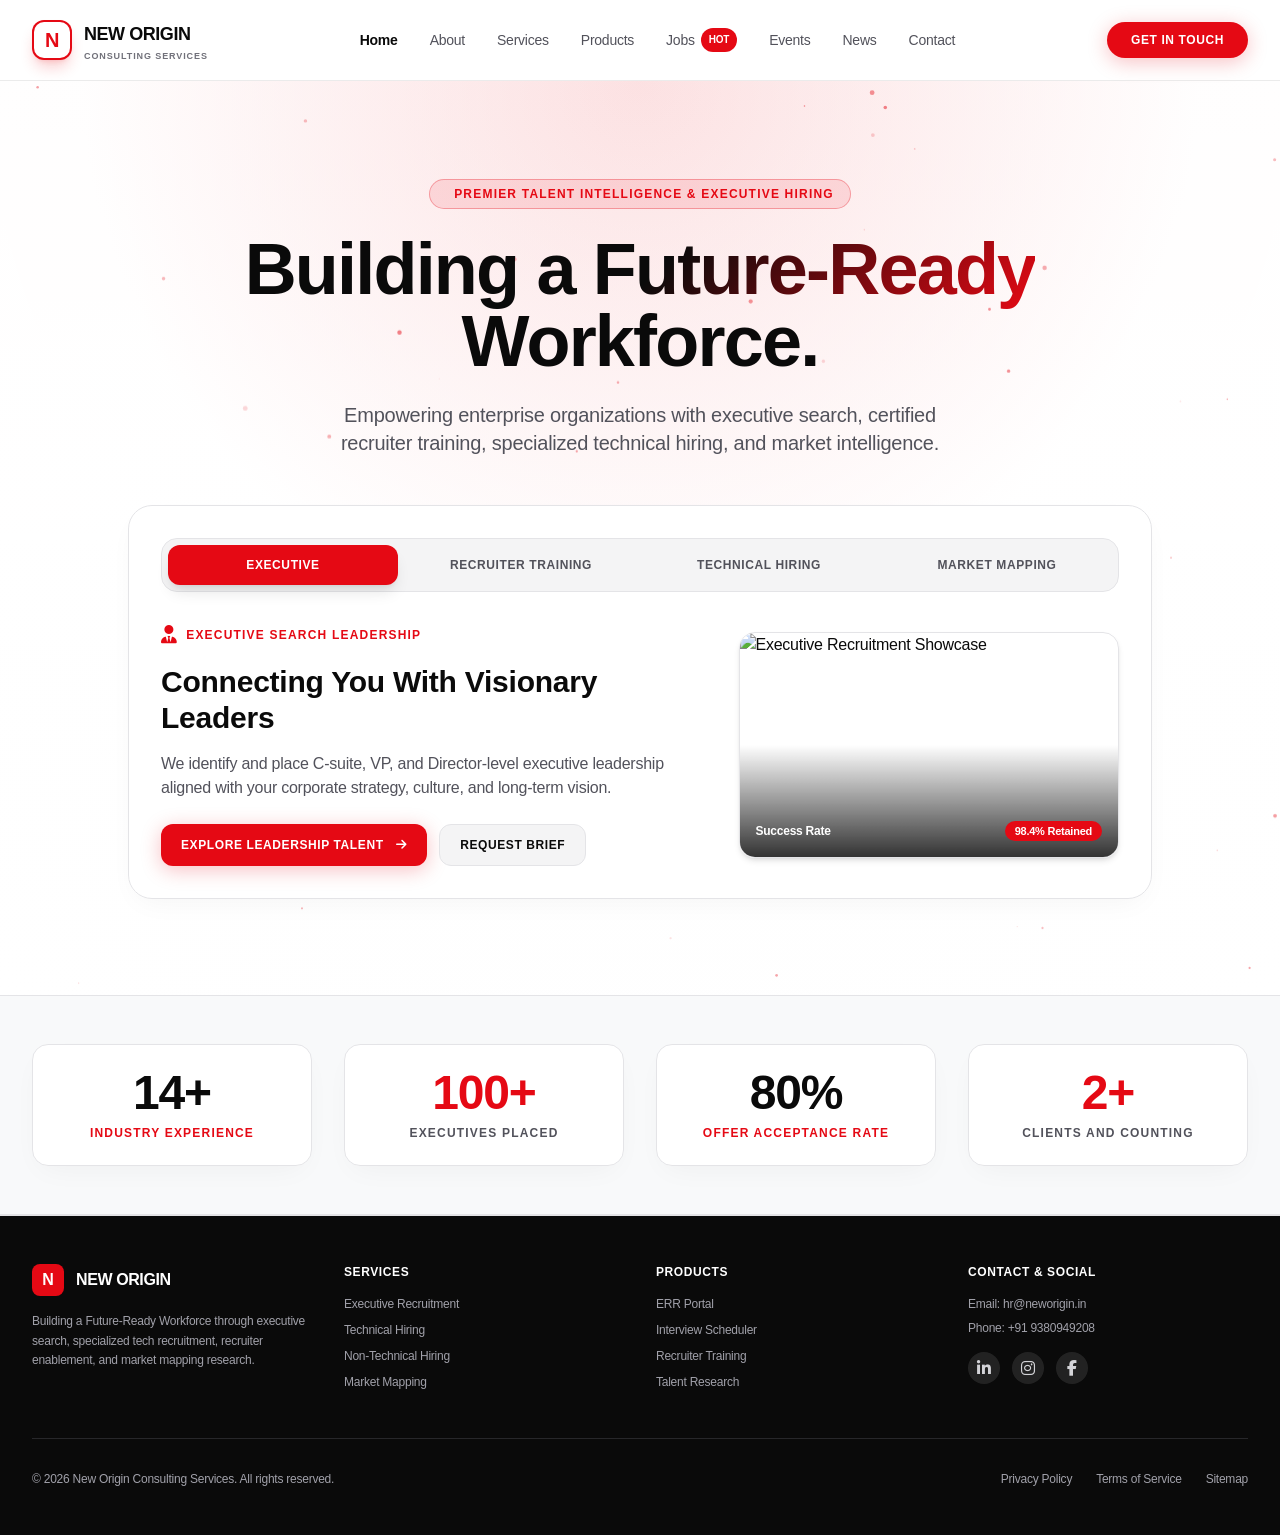
==== commit ab72ba3f: "Update Facebook and Instagram links" ====
--- a/index.html
+++ b/index.html
@@ -944,7 +944,8 @@
                     <p class="mb-4">Phone: +91 9380949208</p>
                     <div class="flex space-x-3 text-base">
                         <a href="https://www.linkedin.com/company/new-origin-consulting/?viewAsMember=true" target="_blank" rel="noopener" aria-label="LinkedIn" class="w-8 h-8 rounded-full bg-white/10 flex items-center justify-center text-zinc-300 hover:text-white hover:bg-brand-red transition-all"><i class="fa-brands fa-linkedin-in"></i></a>
-                        <a href="https://www.instagram.com/neworiginconsulting?utm_source=qr" target="_blank" rel="noopener" aria-label="Instagram" class="w-8 h-8 rounded-full bg-white/10 flex items-center justify-center text-zinc-300 hover:text-white hover:bg-brand-red transition-all"><i class="fa-brands fa-instagram"></i></a>
+                        <a href="https://www.instagram.com/neworiginconsulting/" target="_blank" rel="noopener" aria-label="Instagram" class="w-8 h-8 rounded-full bg-white/10 flex items-center justify-center text-zinc-300 hover:text-white hover:bg-brand-red transition-all"><i class="fa-brands fa-instagram"></i></a>
+                        <a href="https://www.facebook.com/neworigin2021" target="_blank" rel="noopener" aria-label="Facebook" class="w-8 h-8 rounded-full bg-white/10 flex items-center justify-center text-zinc-300 hover:text-white hover:bg-brand-red transition-all"><i class="fa-brands fa-facebook-f"></i></a>
                     </div>
                 </div>
 
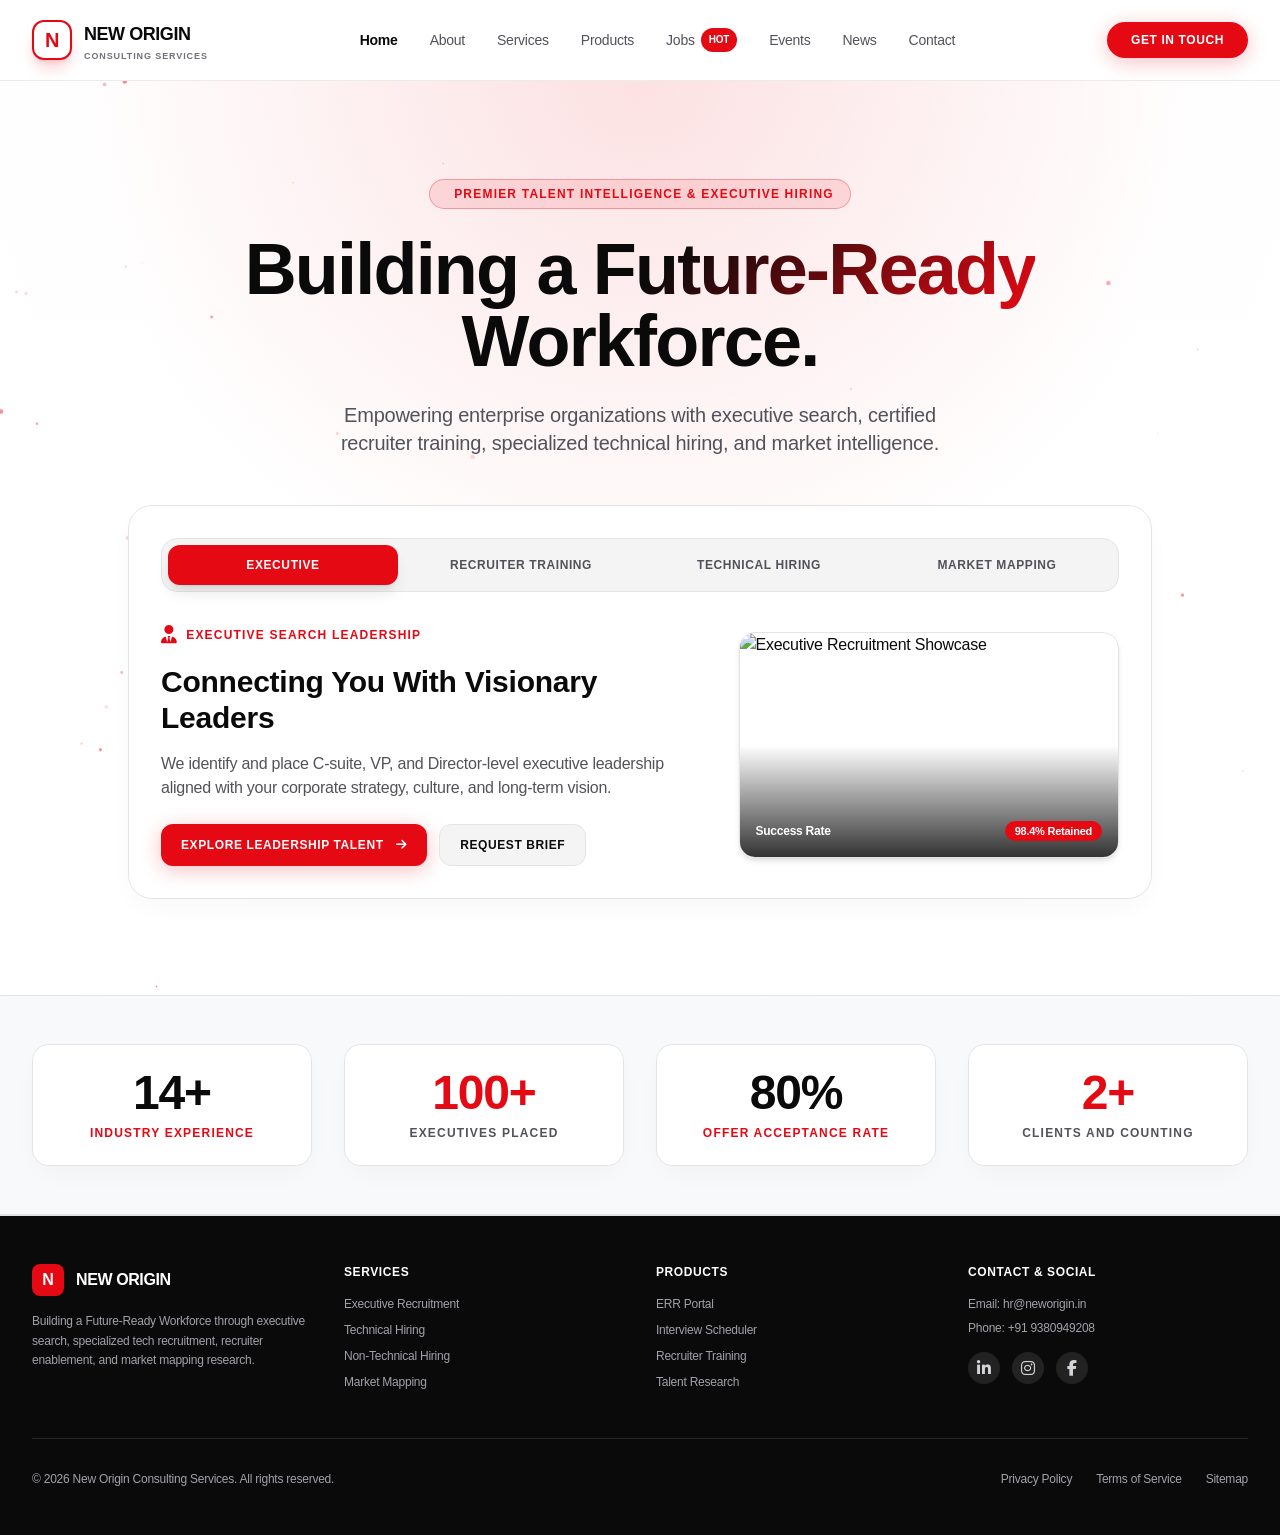
==== commit 7cc3aeb4: "Add Google Search favicon and organization logo" ====
--- a/index.html
+++ b/index.html
@@ -11,8 +11,11 @@
     <meta name="robots" content="index, follow">
     <link rel="canonical" href="https://www.neworigin.in/">
 
-    <!-- Brand SVG Favicon -->
-    <link rel="icon" type="image/svg+xml" href="data:image/svg+xml,<svg xmlns='http://www.w3.org/2000/svg' viewBox='0 0 100 100'><rect width='100' height='100' rx='22' fill='%23E50914'/><text x='50' y='72' font-size='65' font-family='-apple-system, BlinkMacSystemFont, sans-serif' font-weight='900' fill='white' text-anchor='middle'>N</text></svg>">
+    <!-- Crawlable brand icons for browsers and Google Search -->
+    <link rel="icon" type="image/png" sizes="96x96" href="/favicon-96.png">
+    <link rel="icon" type="image/svg+xml" href="/favicon.svg">
+    <link rel="shortcut icon" href="/favicon-96.png">
+    <link rel="apple-touch-icon" sizes="180x180" href="/apple-touch-icon.png">
 
     <!-- Open Graph / Social Media Meta -->
     <meta property="og:type" content="website">
@@ -33,8 +36,21 @@
       "@context": "https://schema.org",
       "@type": "ConsultingService",
       "name": "New Origin Consulting Services",
+      "alternateName": "New Origin",
       "description": "Building a Future-Ready Workforce with tailored solutions in executive hiring, recruiter training, and market intelligence.",
       "url": "https://www.neworigin.in/",
+      "logo": {
+        "@type": "ImageObject",
+        "url": "https://www.neworigin.in/logo-512.png",
+        "contentUrl": "https://www.neworigin.in/logo-512.png",
+        "width": 512,
+        "height": 512
+      },
+      "sameAs": [
+        "https://www.linkedin.com/company/new-origin-consulting/",
+        "https://www.instagram.com/neworiginconsulting/",
+        "https://www.facebook.com/neworigin2021"
+      ],
       "telephone": "+91 9380949208",
       "email": "hr@neworigin.in",
       "address": {
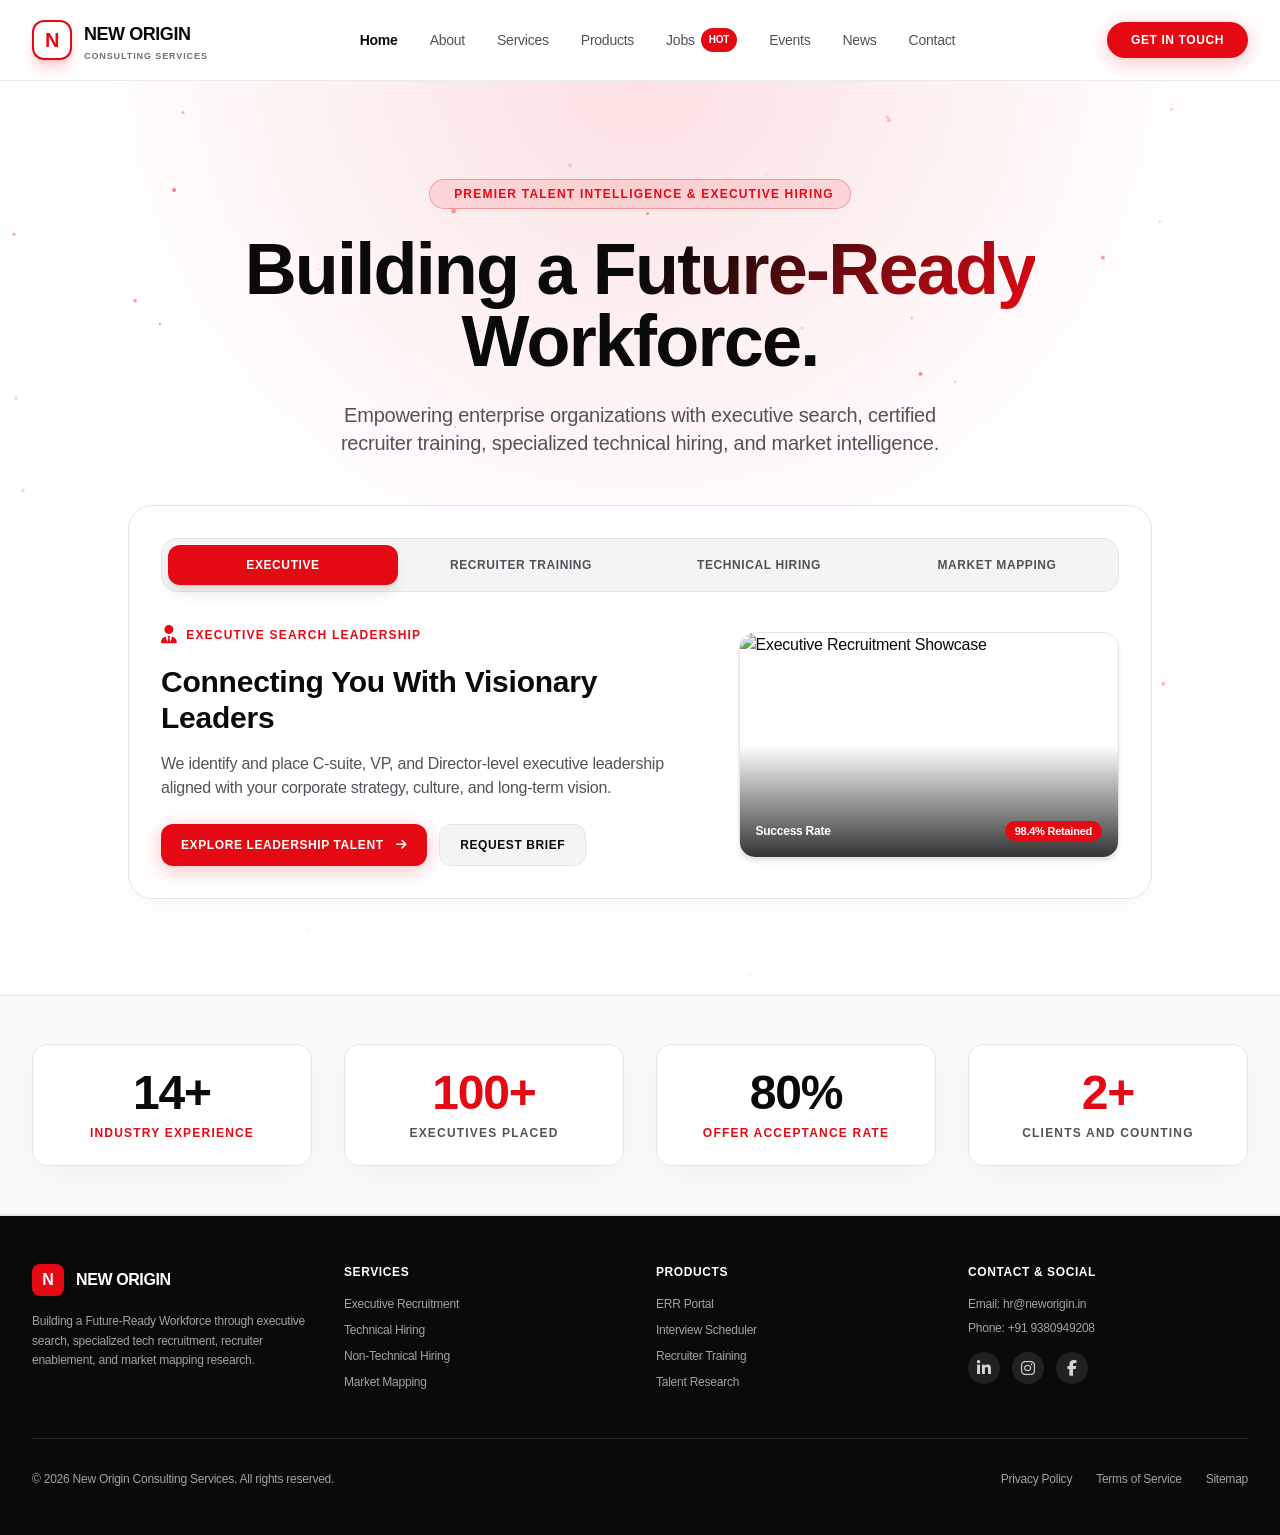
==== commit 3b2e2413: "Add Google Search Console verification" ====
--- a/index.html
+++ b/index.html
@@ -9,6 +9,7 @@
     <meta name="description" content="New Origin Consulting Services is a premier HR consulting firm specializing in Executive Recruitment, Recruiter Certification, Technical Hiring, Market Mapping, and Talent Intelligence.">
     <meta name="keywords" content="HR Consulting, Executive Recruitment, Technical Recruitment, Recruiter Training, Market Mapping, Talent Intelligence, Diversity Portal, ERR Portal">
     <meta name="robots" content="index, follow">
+    <meta name="google-site-verification" content="B-j9M_CPU9LEQjt5unzlk97dYOdvLxE2lNwMFWzJTM4">
     <link rel="canonical" href="https://www.neworigin.in/">
 
     <!-- Crawlable brand icons for browsers and Google Search -->
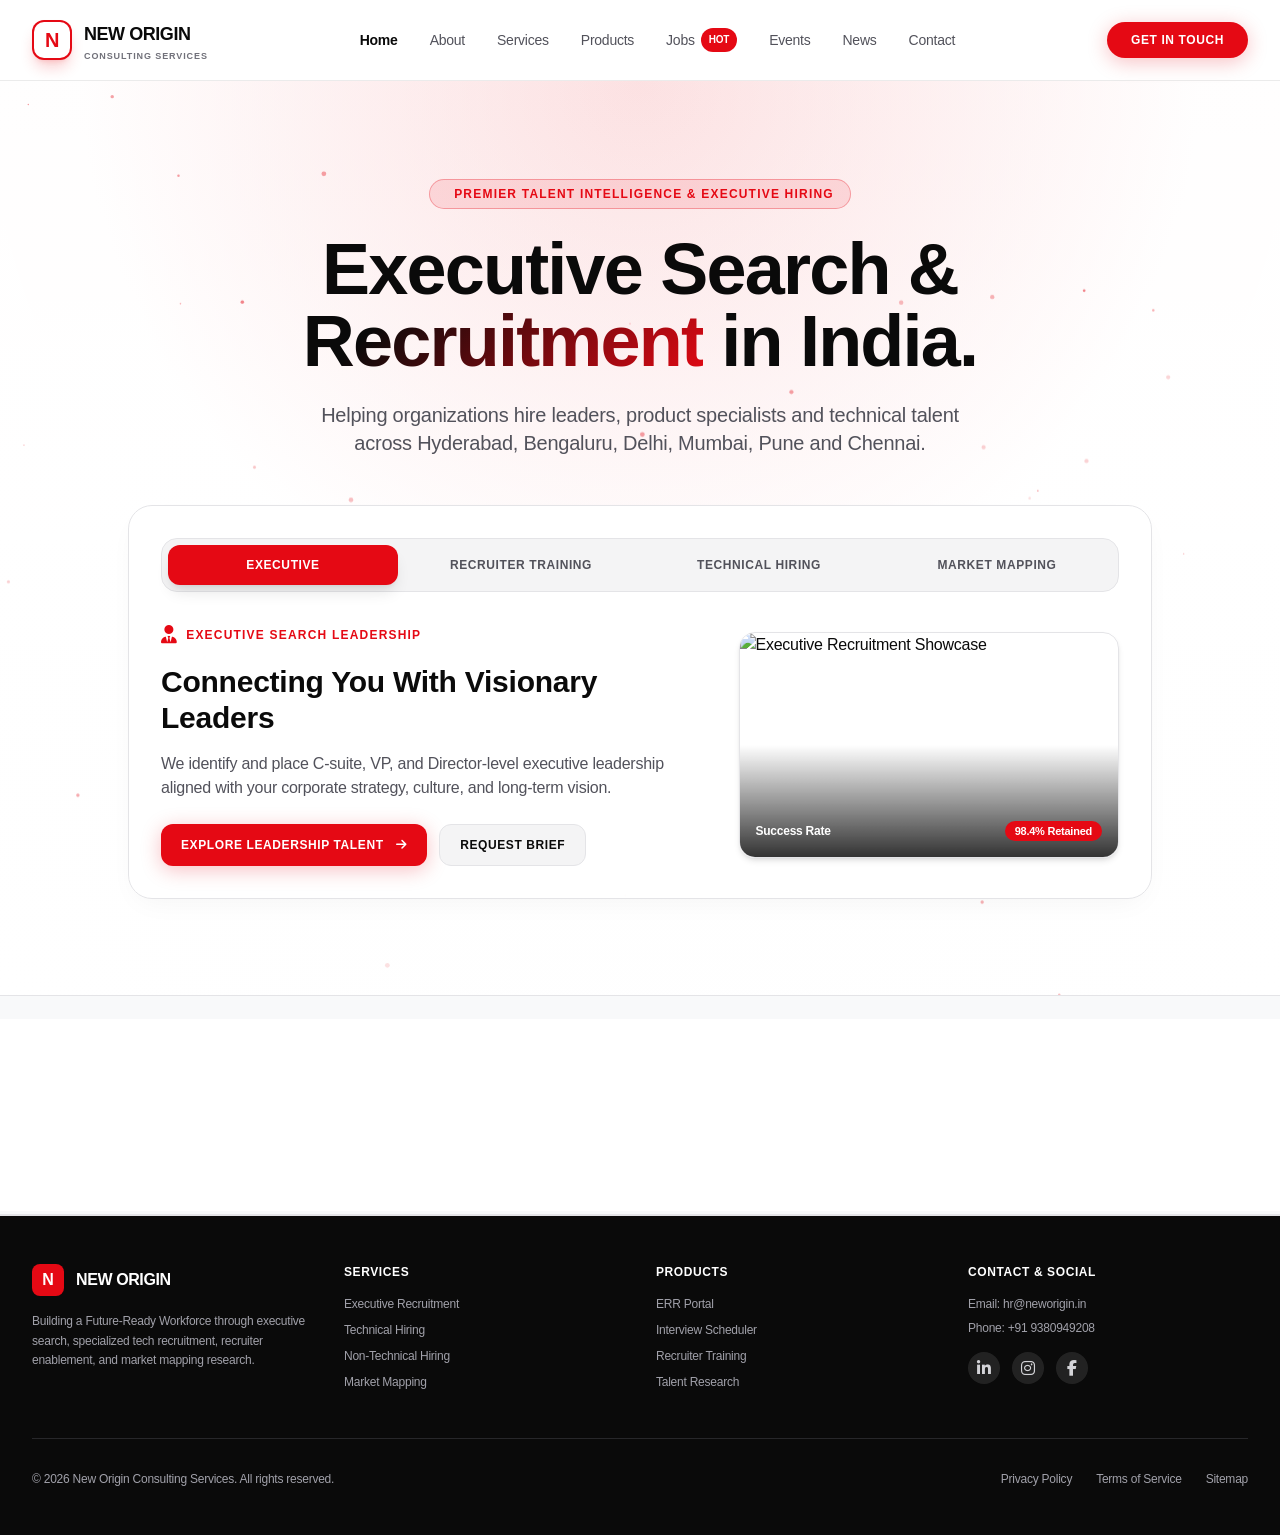
==== commit fc978b8f: "Add focused recruitment SEO landing pages" ====
--- a/index.html
+++ b/index.html
@@ -5,8 +5,8 @@
     <meta name="viewport" content="width=device-width, initial-scale=1.0, maximum-scale=5.0">
     
     <!-- SEO Meta Tags -->
-    <title>New Origin | Executive & Technical Recruitment</title>
-    <meta name="description" content="New Origin Consulting Services is a premier HR consulting firm specializing in Executive Recruitment, Recruiter Certification, Technical Hiring, Market Mapping, and Talent Intelligence.">
+    <title>Recruitment &amp; Executive Search Firm in India | New Origin</title>
+    <meta name="description" content="New Origin is a recruitment and executive search firm in India serving Hyderabad, Bengaluru, Delhi, Mumbai, Pune and Chennai with leadership, product and technical hiring.">
     <meta name="keywords" content="HR Consulting, Executive Recruitment, Technical Recruitment, Recruiter Training, Market Mapping, Talent Intelligence, Diversity Portal, ERR Portal">
     <meta name="robots" content="index, follow">
     <meta name="google-site-verification" content="B-j9M_CPU9LEQjt5unzlk97dYOdvLxE2lNwMFWzJTM4">
@@ -223,10 +223,10 @@
                             <i class="fa-solid fa-sparkles"></i> Premier Talent Intelligence & Executive Hiring
                         </span>
                         <h1 class="text-3xl sm:text-5xl lg:text-7xl font-extrabold tracking-tight text-brand-black mb-4 sm:mb-6 leading-tight">
-                            Building a <span class="text-gradient-red">Future-Ready</span> Workforce.
+                            Executive Search &amp; <span class="text-gradient-red">Recruitment</span> in India.
                         </h1>
                         <p class="text-sm sm:text-lg lg:text-xl text-zinc-600 font-normal leading-relaxed max-w-2xl mx-auto px-2">
-                            Empowering enterprise organizations with executive search, certified recruiter training, specialized technical hiring, and market intelligence.
+                            Helping organizations hire leaders, product specialists and technical talent across Hyderabad, Bengaluru, Delhi, Mumbai, Pune and Chennai.
                         </p>
                     </div>
 
@@ -1629,7 +1629,10 @@
 
         // Initialize application on window load
         window.onload = function() {
-            navigateTo('home');
+            const requestedPage = window.location.hash.replace('#', '');
+            const validPages = ['home', 'about', 'services', 'products', 'jobs', 'events', 'news', 'contact'];
+            const initialPage = requestedPage === 'careers' ? 'jobs' : requestedPage;
+            navigateTo(validPages.includes(initialPage) ? initialPage : 'home');
             initHeroCanvas();
         };
     </script>
